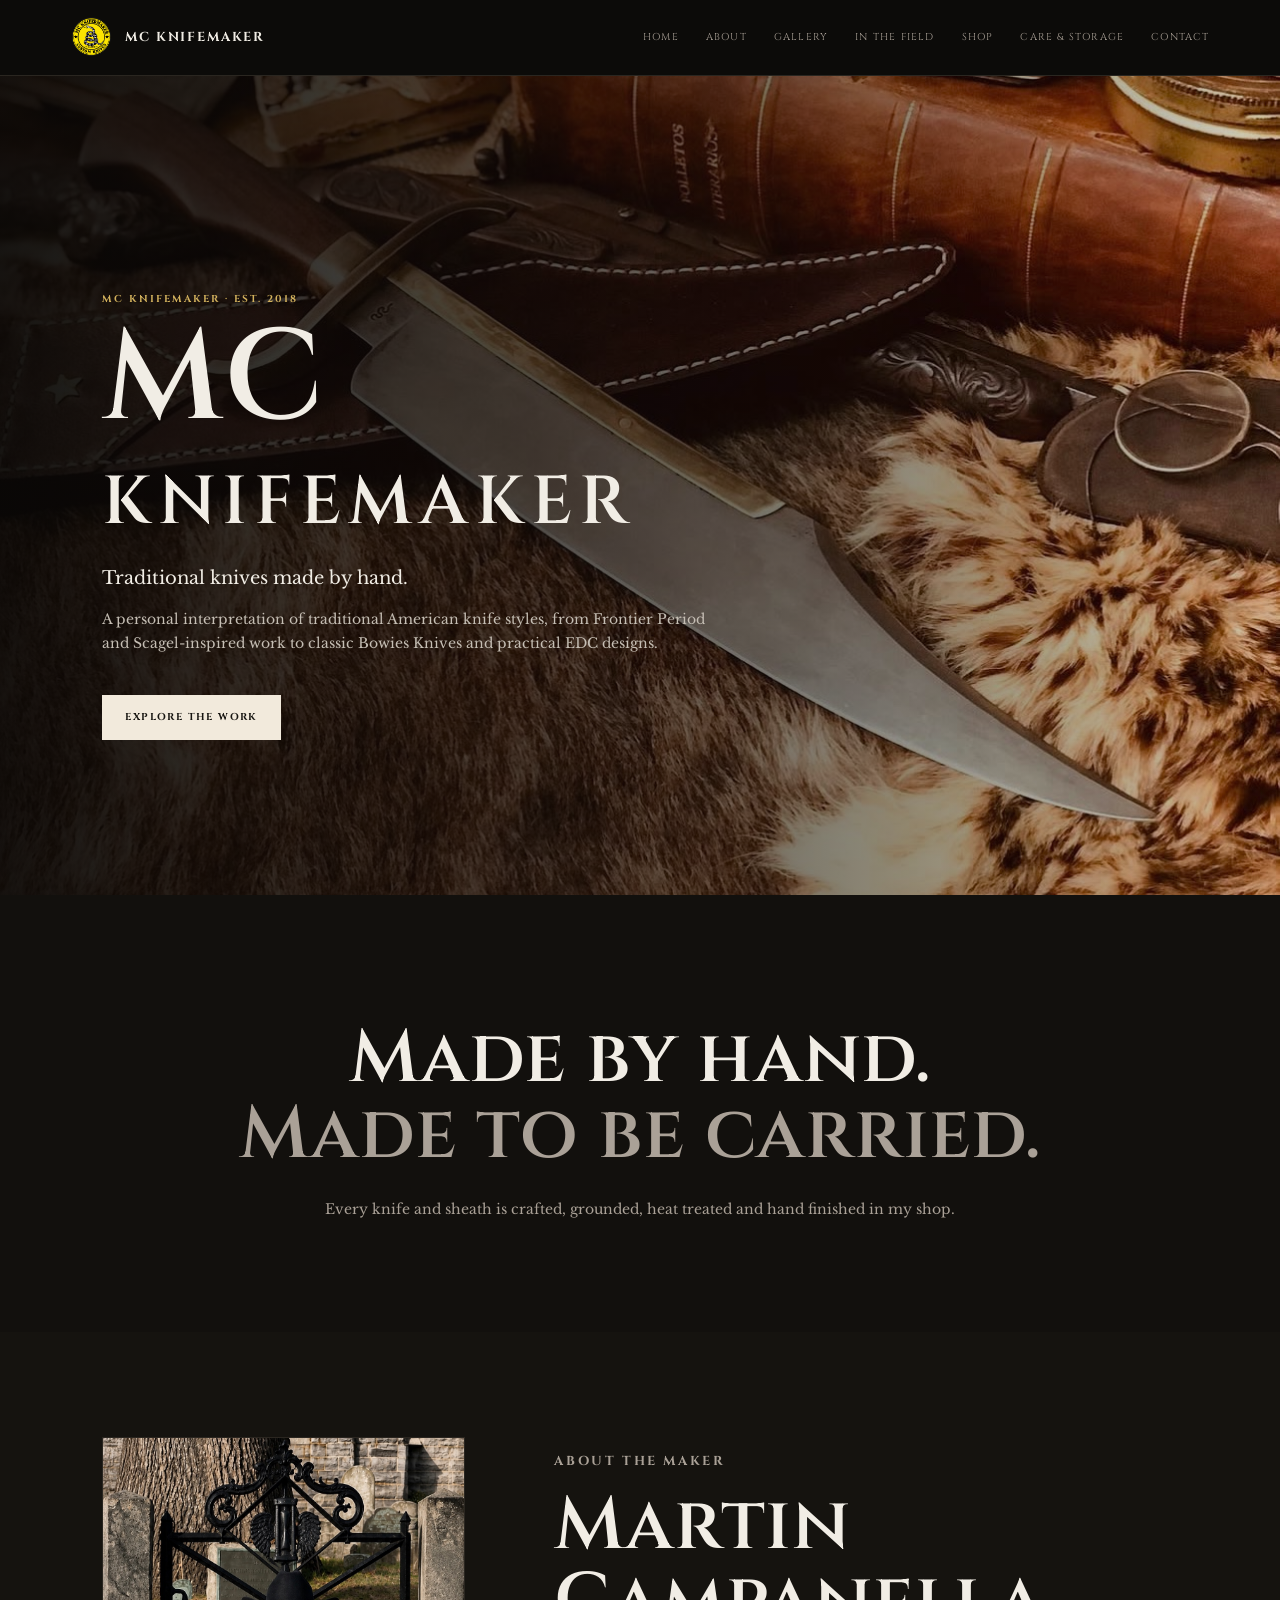
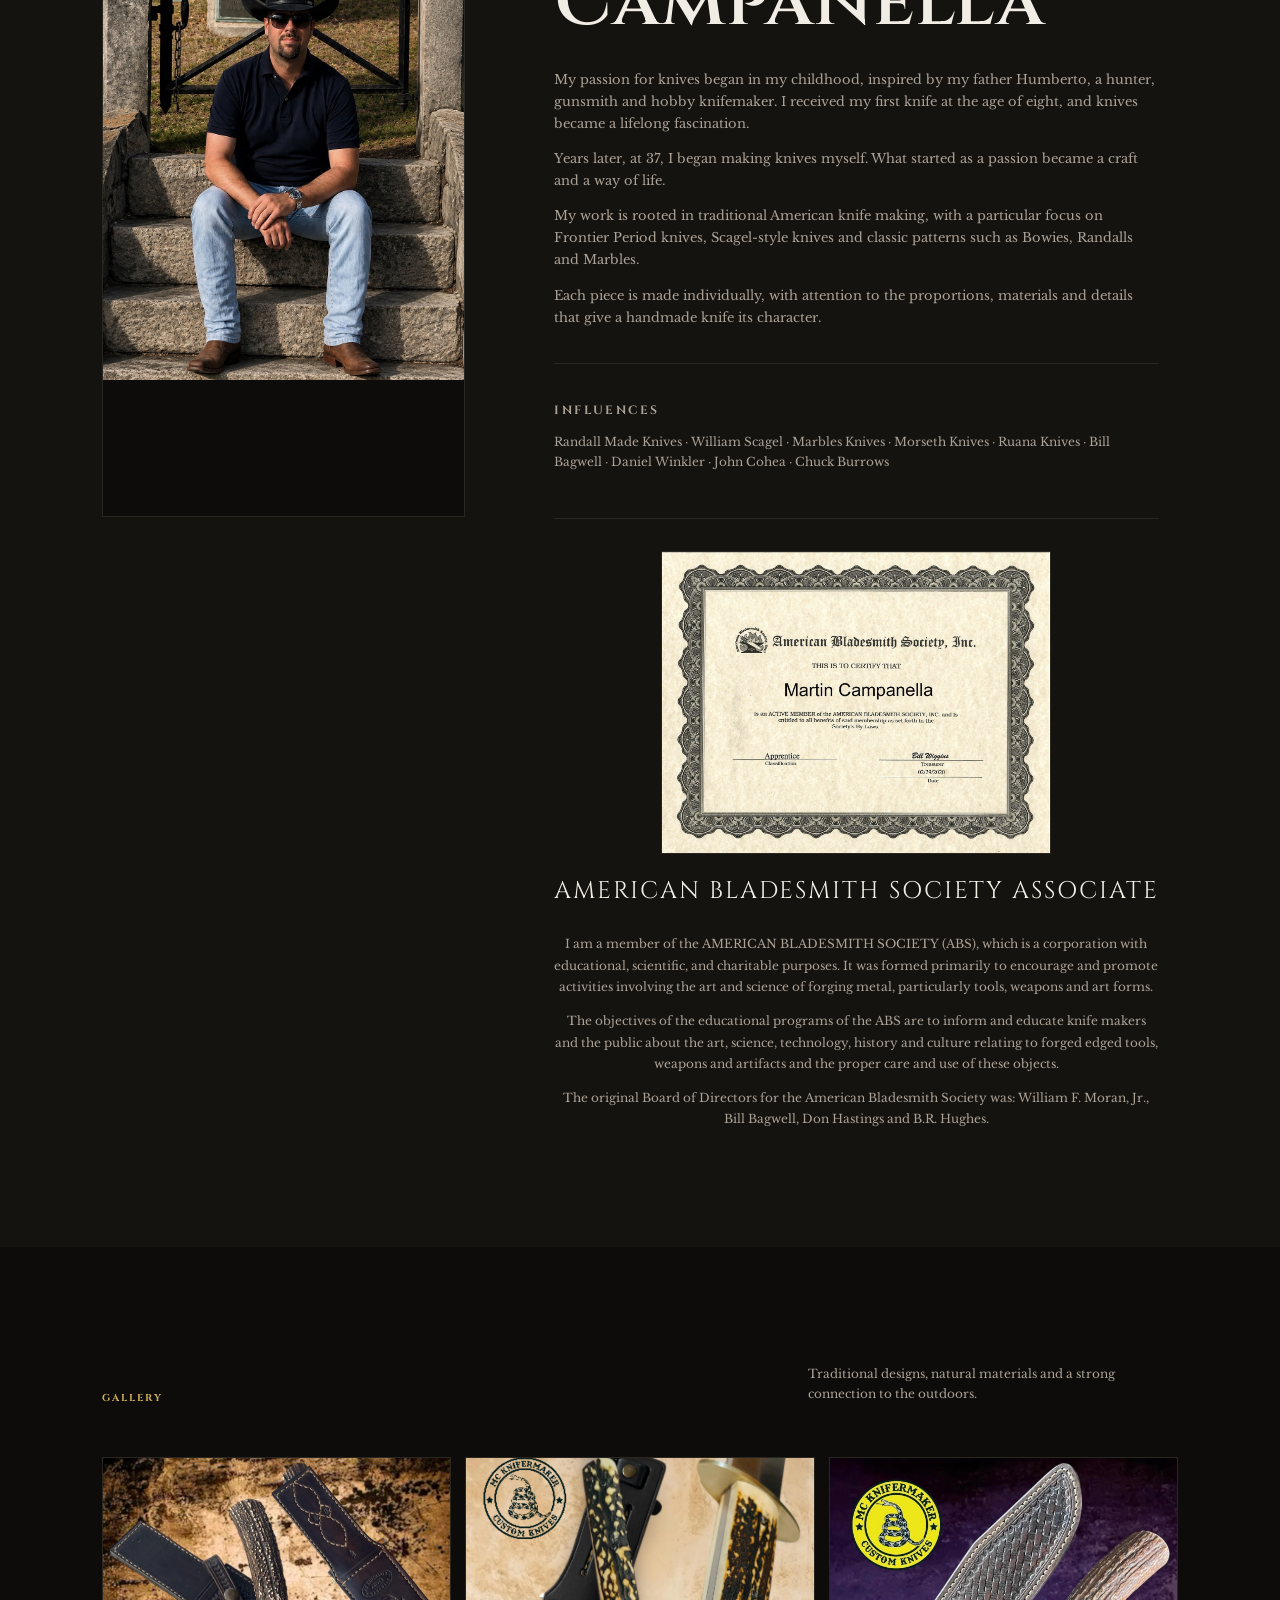
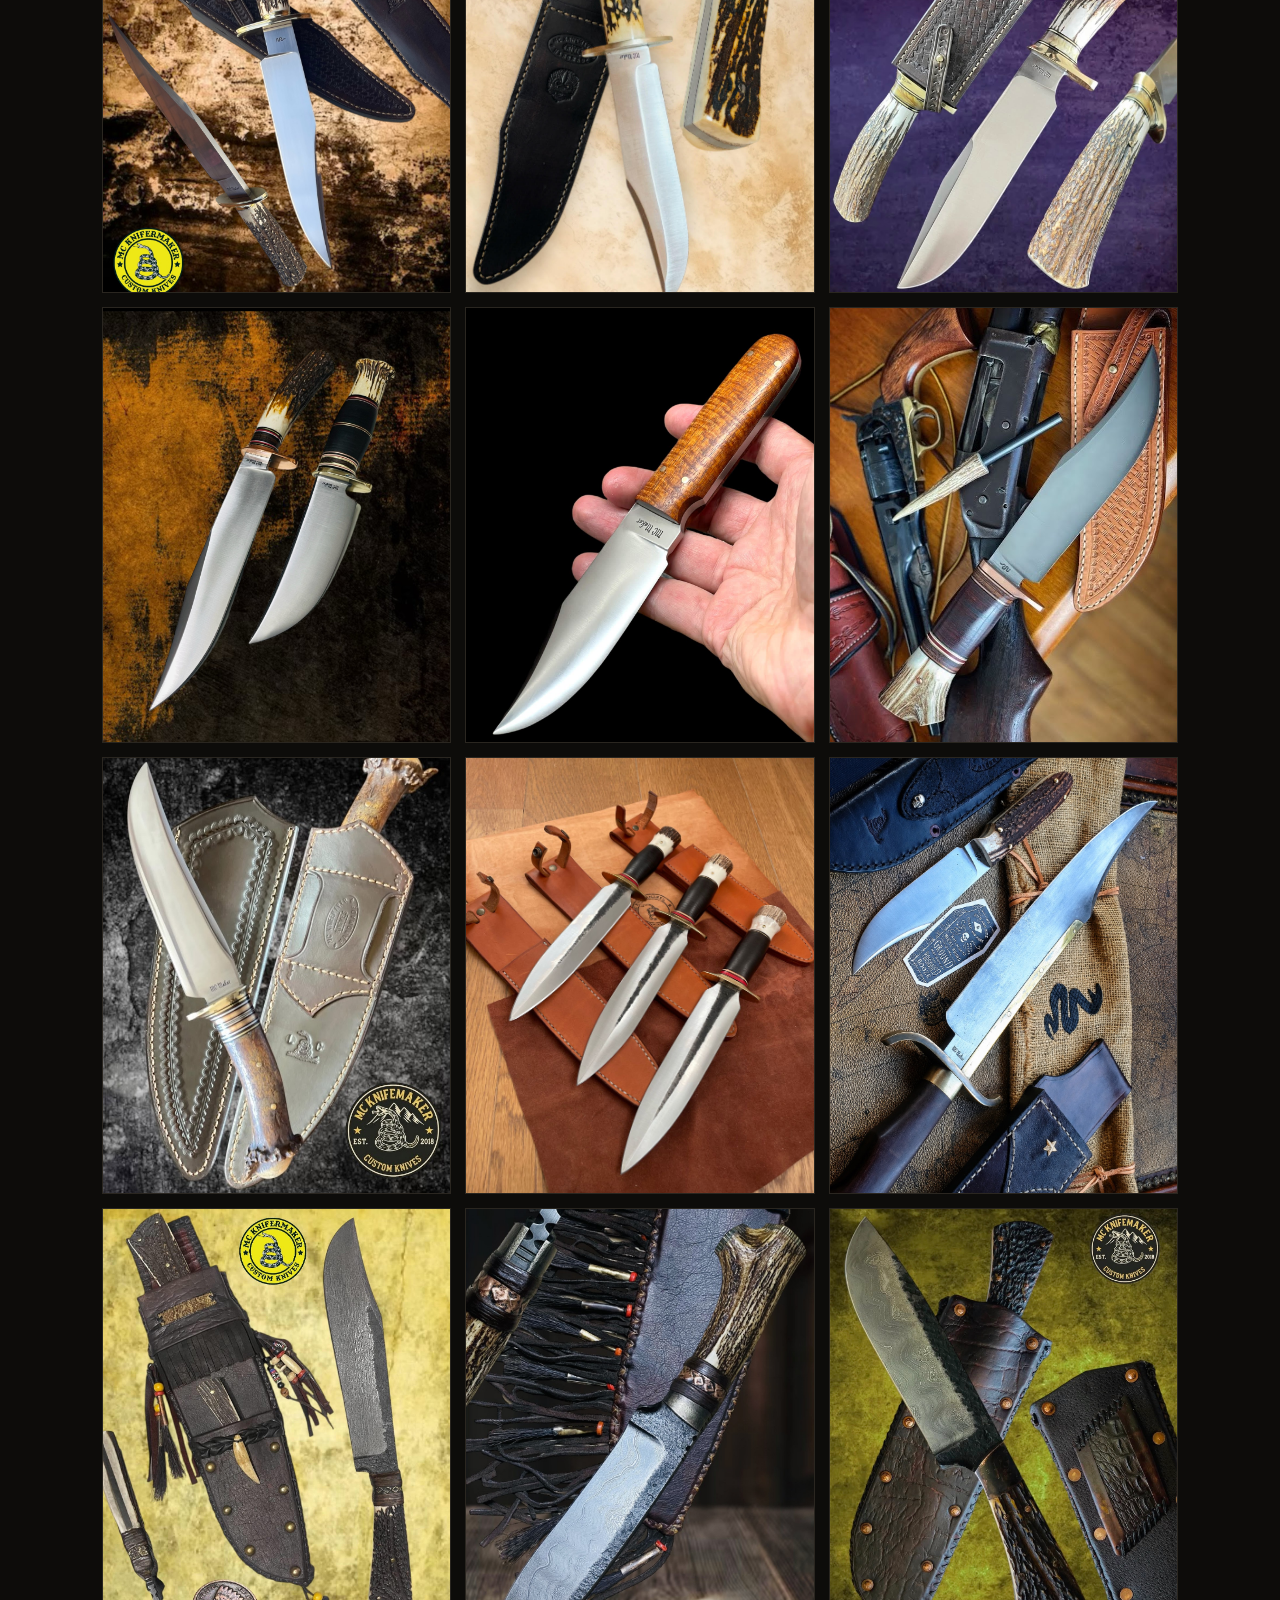
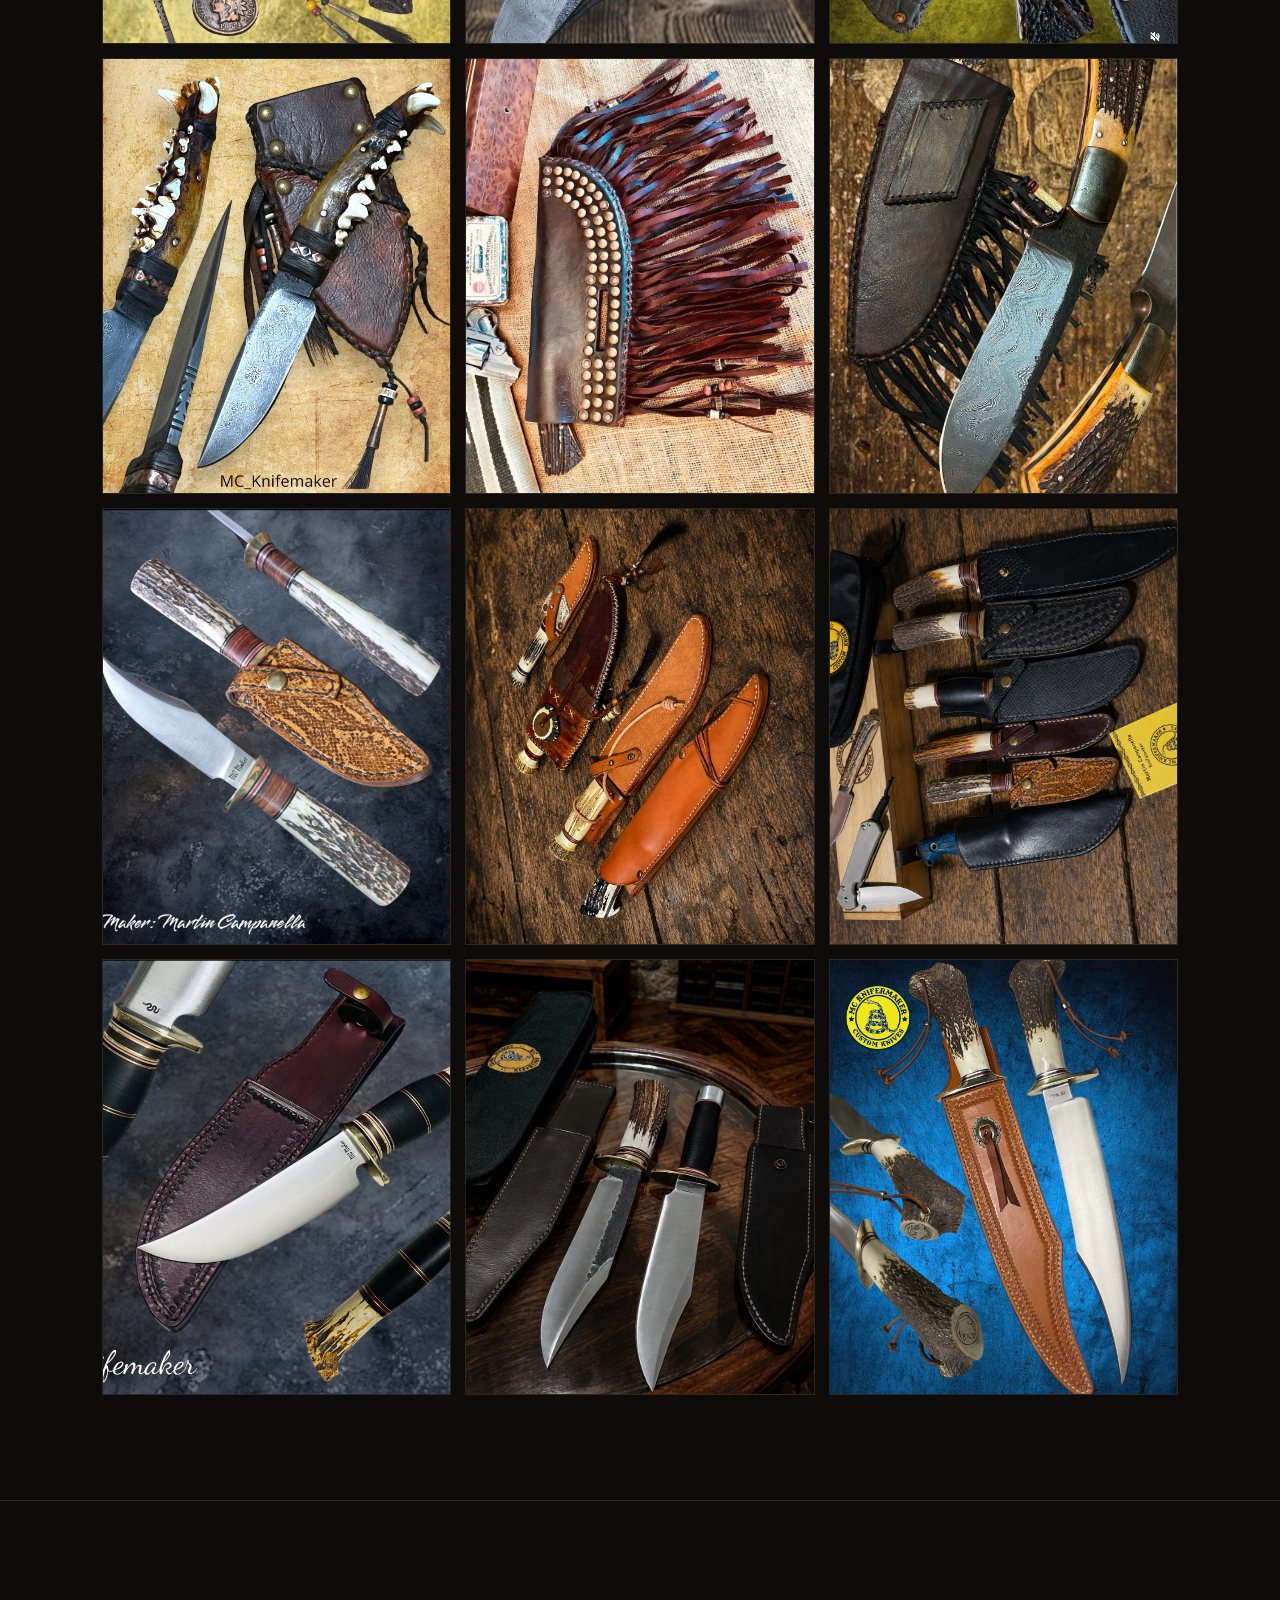
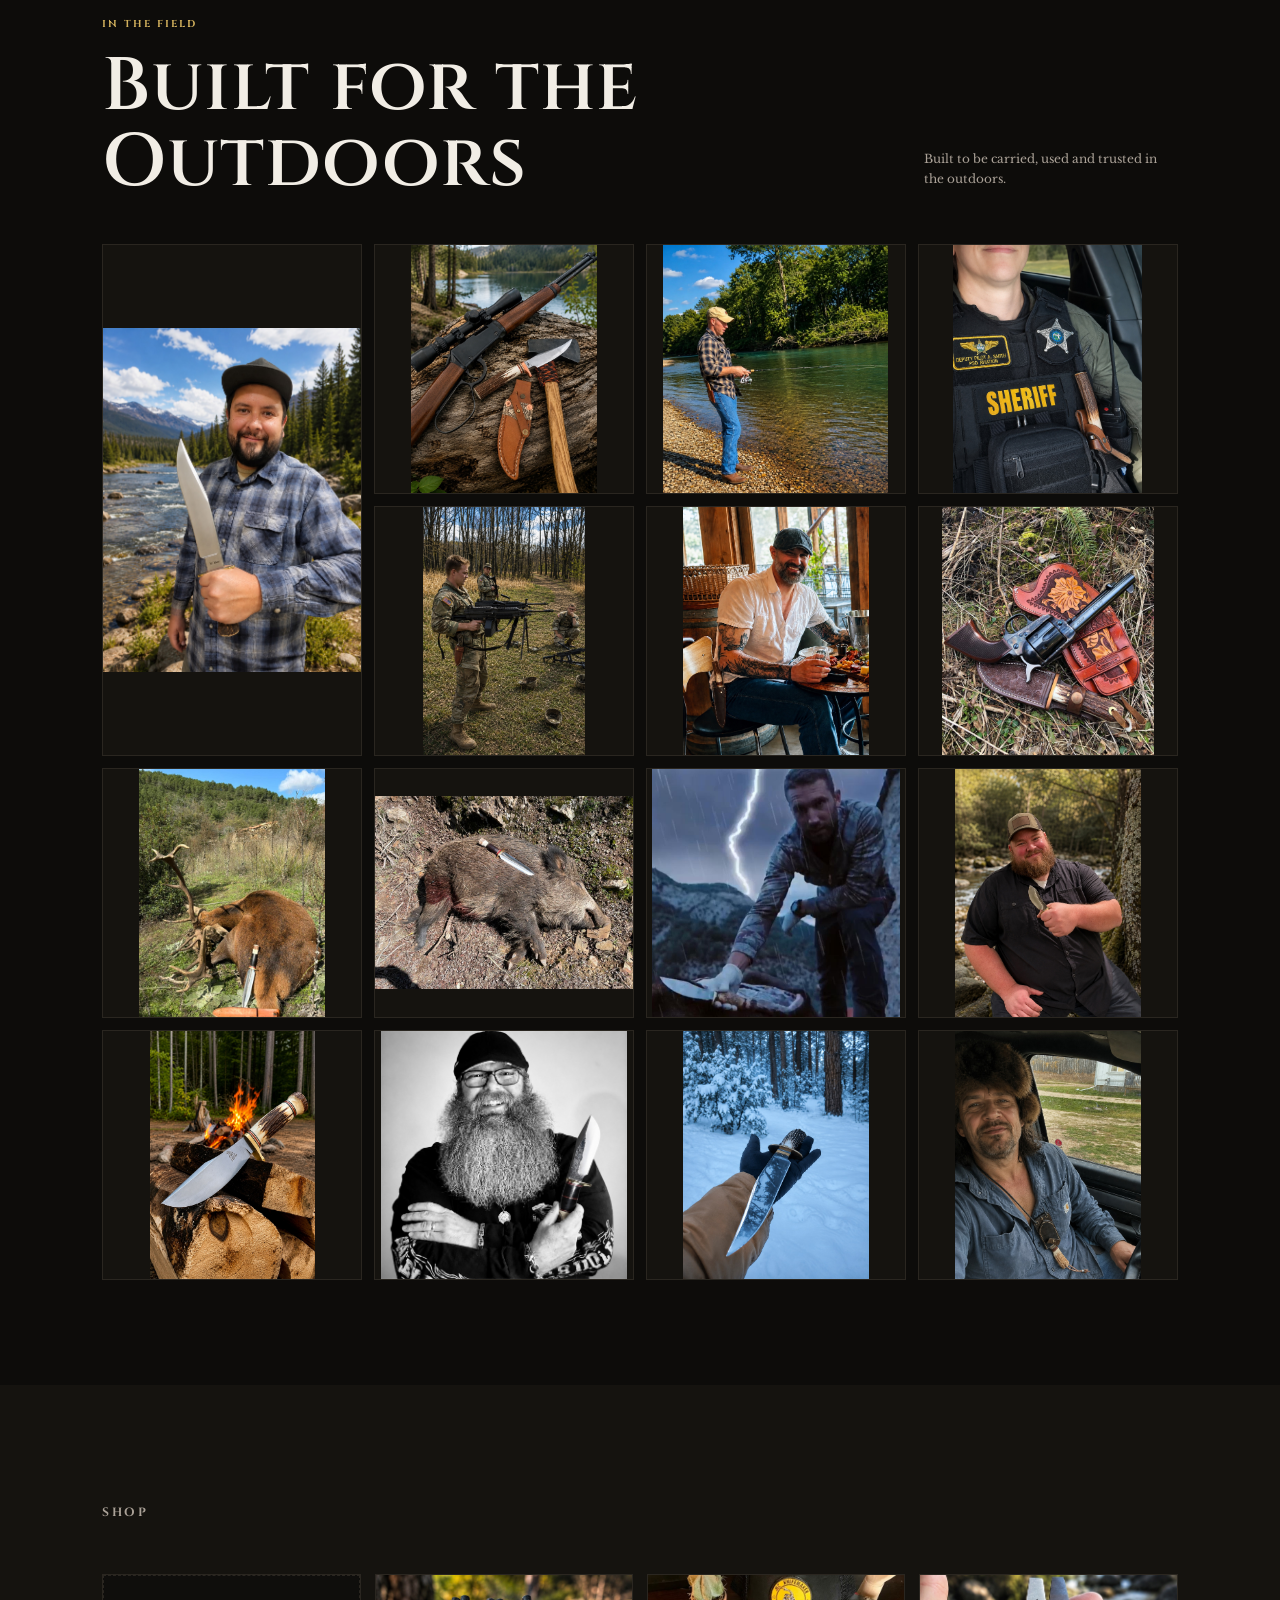
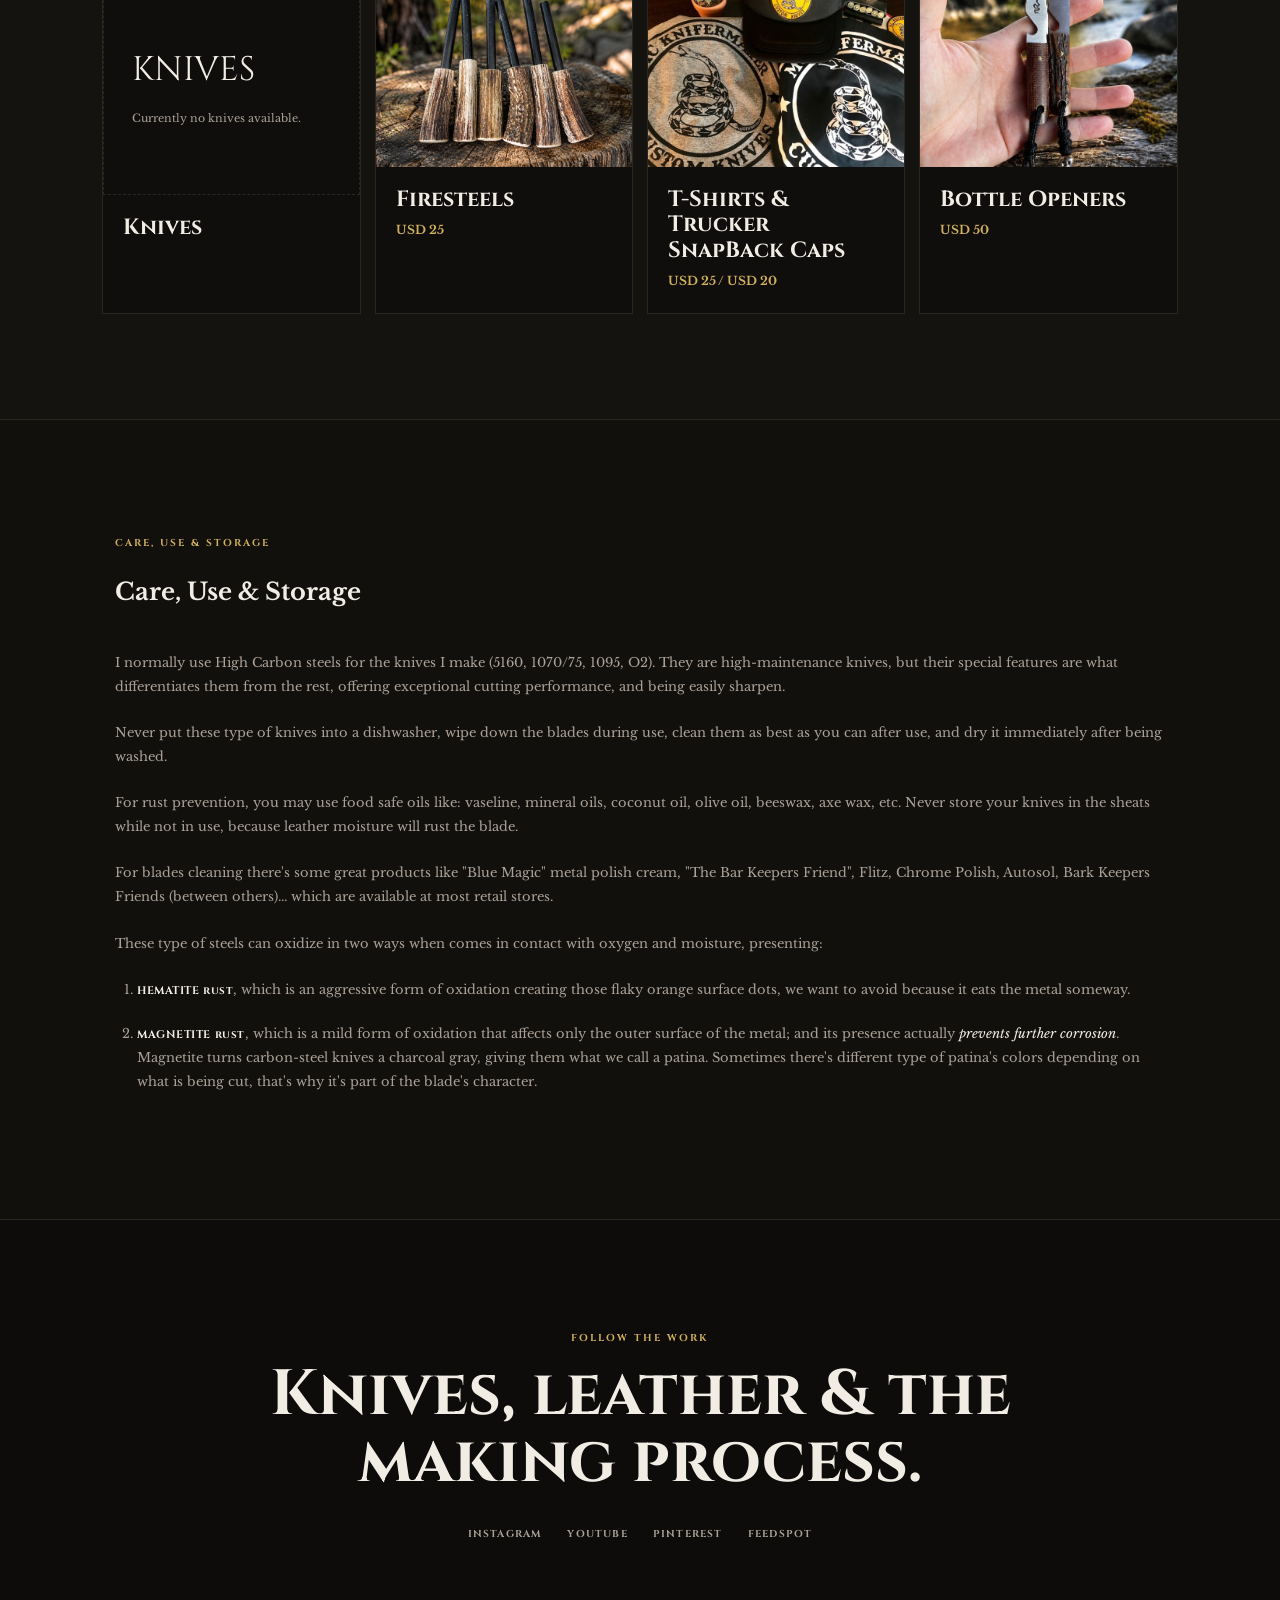
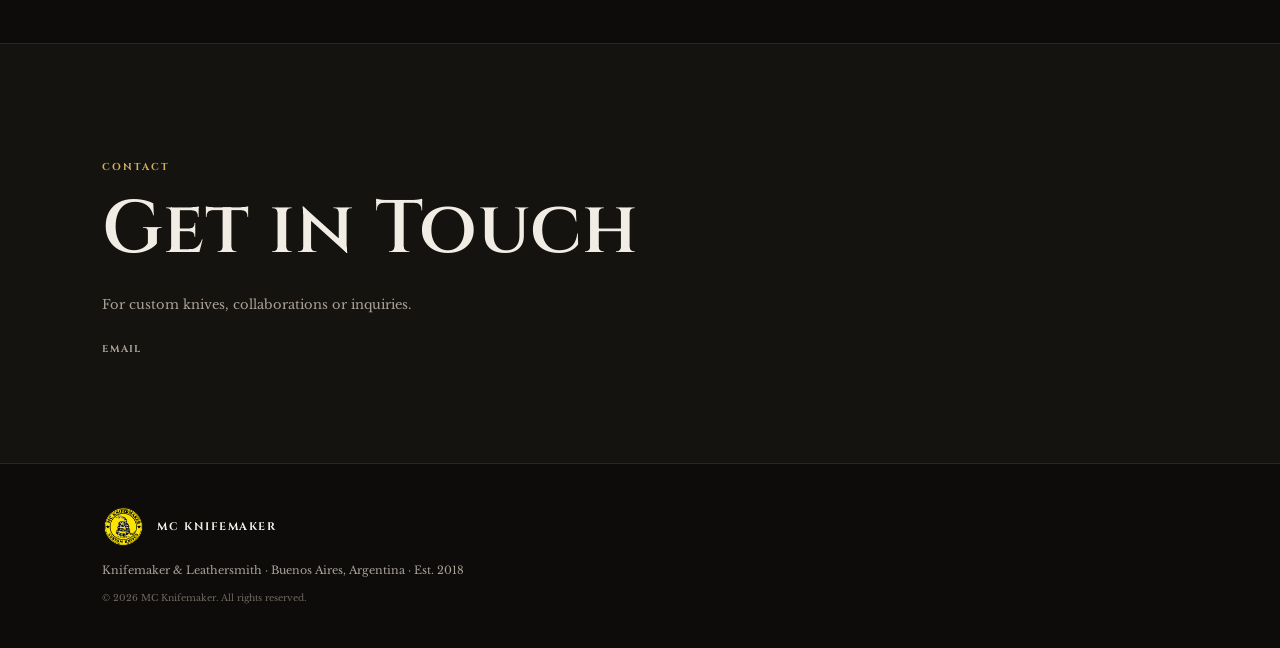
==== index.html @ fe870e26 "Add files via upload" ====
<!doctype html>
<html lang="en">
<head>
<meta charset="utf-8">
<meta name="viewport" content="width=device-width,initial-scale=1">
<title>MC Knifemaker | Custom Handmade Knives &amp; Leather Sheaths</title>
<meta name="description" content="MC Knifemaker by Martin Campanella — handmade custom knives, traditional bladesmithing and handcrafted leather sheaths from Buenos Aires, Argentina. Est. 2018.">
<meta name="keywords" content="MC Knifemaker, Martin Campanella, custom knives, handmade knives, hunting knives, outdoor knives, camping knives, bladesmith, knifemaker Argentina, leather knife sheaths">
<meta name="author" content="Martin Campanella — MC Knifemaker">
<meta name="robots" content="index, follow, max-image-preview:large">
<link rel="canonical" href="https://martincampanella-lab.github.io/mcknifemaker/">
<link rel="stylesheet" href="style.css">
</head>
<body>

<header class="site-header">
  <a class="brand" href="#home">
    <img src="assets/logo-main.png" alt="MC Knifemaker logo">
    <span>MC KNIFEMAKER</span>
  </a>
  <button class="menu-toggle" aria-label="Open menu">☰</button>
  <nav class="nav">
    <a href="#home">Home</a>
    <a href="#about">About</a>
    <a href="#gallery">Gallery</a>
    <a href="#field">In the Field</a>
    <a href="#shop">Shop</a>
    <a href="#care">Care &amp; Storage</a>
    <a href="#contact">Contact</a>
  </nav>
</header>

<main id="home">

<section class="hero">
  <img class="hero-bg" src="assets/hero-main.jpeg" alt="MC Knifemaker handmade knife">
  <div class="hero-overlay"></div>
  <div class="hero-content">
    <p class="eyebrow">MC KNIFEMAKER · EST. 2018</p>
    <h1>MC<br><i>KNIFEMAKER</i></h1>
    <p class="tagline">Traditional knives made by hand.</p>
    <p class="hero-text">A personal interpretation of traditional American knife styles, from Frontier Period and Scagel-inspired work to classic Bowies Knives and practical EDC designs.</p>
    <a class="button" href="#gallery">Explore the work</a>
  </div>
</section>

<section class="statement">
  <p class="eyebrow"></p>
  <h2>Made by hand.<br><span>Made to be carried.</span></h2>
  <p>Every knife and sheath is crafted, grounded, heat treated and hand finished in my shop.</p>
</section>

<section id="about" class="about section">
  <div class="about-photo">
    <img src="assets/about-martin-seated.jpg" alt="">
  </div>
  <div class="about-copy">
    <p class="eyebrow">ABOUT THE MAKER</p>
    <h2>Martin<br><span>Campanella</span></h2>
    <p>My passion for knives began in my childhood, inspired by my father Humberto, a hunter, gunsmith and hobby knifemaker. I received my first knife at the age of eight, and knives became a lifelong fascination.</p>
    <p>Years later, at 37, I began making knives myself. What started as a passion became a craft and a way of life.</p>
    <p>My work is rooted in traditional American knife making, with a particular focus on Frontier Period knives, Scagel-style knives and classic patterns such as Bowies, Randalls and Marbles.</p>
    <p>Each piece is made individually, with attention to the proportions, materials and details that give a handmade knife its character.</p>

    <div class="influences">
      <p class="eyebrow">INFLUENCES</p>
      <p>Randall Made Knives · William Scagel · Marbles Knives · Morseth Knives · Ruana Knives · Bill Bagwell · Daniel Winkler · John Cohea · Chuck Burrows</p>
    </div>

   <div class="credential" style="width:100%; max-width:100%; display:block; text-align:center;">

    <div class="credential-images" style="width:100%; text-align:center;">
        <img class="abs-diploma"
             src="assets/abs-diploma.jpeg"
             alt="American Bladesmith Society certificate for Martin Campanella">
    </div>

    <div class="credential-copy" style="width:100%; max-width:100%; text-align:center;">

        <h2 class="abs-title">
            AMERICAN BLADESMITH SOCIETY <span>ASSOCIATE</span>
        </h2>
        <p>
            I am a member of the AMERICAN BLADESMITH SOCIETY (ABS), which is a corporation with educational, scientific, and charitable purposes. It was formed primarily to encourage and promote activities involving the art and science of forging metal, particularly tools, weapons and art forms.
        </p>
        <p>
            The objectives of the educational programs of the ABS are to inform and educate knife makers and the public about the art, science, technology, history and culture relating to forged edged tools, weapons and artifacts and the proper care and use of these objects.
        </p>
        <p>
            The original Board of Directors for the American Bladesmith Society was: William F. Moran, Jr., Bill Bagwell, Don Hastings and B.R. Hughes.
        </p>

    </div>

</div>

</div>

</div>
  </div>
</section>

<section id="gallery" class="section">
  <div class="section-head">
    <p class="eyebrow">GALLERY</p>
    <p>Traditional designs, natural materials and a strong connection to the outdoors.</p>
  </div>
  <div class="gallery">
    <figure><img src="assets/Gallery1.jpeg" alt="MC Knifemaker handmade knife">
    </figure><figure><img src="assets/Gallery2.jpeg" alt="MC Knifemaker handmade knife">
    </figure><figure><img src="assets/Gallery3.jpeg" alt="MC Knifemaker handmade knife">
    </figure><figure><img src="assets/Gallery4.jpeg" alt="MC Knifemaker handmade knife">
    </figure><figure><img src="assets/Gallery5.jpeg" alt="MC Knifemaker handmade knife">
    </figure><figure><img src="assets/Gallery6.jpeg" alt="MC Knifemaker handmade knife">
    </figure><figure><img src="assets/Gallery7.jpeg" alt="MC Knifemaker handmade knife">
    </figure><figure><img src="assets/Gallery8.jpeg" alt="MC Knifemaker handmade knife">
    </figure><figure><img src="assets/Gallery9.jpg" alt="MC Knifemaker handmade knife">
    </figure><figure><img src="assets/Gallery10.jpeg" alt="MC Knifemaker handmade knife">
    </figure><figure><img src="assets/Gallery11.jpeg" alt="MC Knifemaker handmade knife">
    </figure><figure><img src="assets/Gallery12.jpeg" alt="MC Knifemaker handmade knife">
    </figure><figure><img src="assets/Gallery13.jpeg" alt="MC Knifemaker handmade knife">
    </figure><figure><img src="assets/Gallery14.jpeg" alt="MC Knifemaker handmade knife">
    </figure><figure><img src="assets/Gallery15.jpeg" alt="MC Knifemaker handmade knife">
    </figure><figure><img src="assets/Gallery16.jpeg" alt="MC Knifemaker handmade knife">
    </figure><figure><img src="assets/Gallery17.jpeg" alt="MC Knifemaker handmade knife">
    </figure><figure><img src="assets/Gallery18.jpeg" alt="MC Knifemaker handmade knife">
    </figure><figure><img src="assets/Gallery19.jpeg" alt="MC Knifemaker handmade knife">
    </figure><figure><img src="assets/Gallery20.jpeg" alt="MC Knifemaker handmade knife">
    </figure><figure><img src="assets/Gallery21.jpg" alt="MC Knifemaker handmade knife">
  </figure>
  </div>
</section>

<section id="field" class="field section">
  <div class="field-inner">
    <div class="field-head section-head">
      <div><p class="eyebrow">IN THE FIELD</p><h2>Built for the Outdoors</h2></div>
      <p>Built to be carried, used and trusted in the outdoors.</p>
    </div>
    <div class="field-gallery">
      </figure>
      <figure class="field-card field-tall">
        <img src="assets/in-field/Field1.jpg" alt="MC Knifemaker knife with hunting equipment outdoors">
      </figure>
      <figure class="field-card">
        <img src="assets/in-field/Field2.jpeg" alt="MC Knifemaker knife worn in the field">
      </figure>
      <figure class="field-card">
        <img src="assets/in-field/Field3.jpeg" alt="MC Knifemaker knife in the field">
      </figure>
      <figure class="field-card">
        <img src="assets/in-field/Field4.jpeg" alt="MC Knifemaker knife outdoors">
      </figure>
      <figure class="field-card">
        <img src="assets/in-field/Field5.jpeg" alt="MC Knifemaker knife in nature">
      </figure>
      <figure class="field-card">
        <img src="assets/in-field/Field6.jpeg" alt="MC Knifemaker outdoor knife">
      </figure>
      <figure class="field-card">
        <img src="assets/in-field/Field7.jpeg" alt="MC Knifemaker knife outdoors">
      </figure>
      <figure class="field-card">
        <img src="assets/in-field/Field8.jpeg" alt="MC Knifemaker knife in the field">
      </figure>
      <figure class="field-card">
        <img src="assets/in-field/Field9.jpeg" alt="MC Knifemaker knife outdoors">
      </figure>
      <figure class="field-card">
        <img src="assets/in-field/Field10.jpeg" alt="MC Knifemaker knife outdoors">
      </figure>
      <figure class="field-card">
        <img src="assets/in-field/Field11.jpeg" alt="MC Knifemaker knife outdoors">
      </figure>
      </figure>
      <figure class="field-card">
        <img src="assets/in-field/Field12.jpg" alt="MC Knifemaker knife outdoors">
      </figure>
      </figure>
      <figure class="field-card">
        <img src="assets/in-field/Field13.jpg" alt="MC Knifemaker knife outdoors">
      </figure>
      </figure>
      <figure class="field-card">
        <img src="assets/in-field/Field14.jpg" alt="MC Knifemaker knife outdoors">
      </figure>
      </figure>
      <figure class="field-card">
        <img src="assets/in-field/Field15.jpg" alt="MC Knifemaker knife outdoors">
      </figure>
    </div>
  </div>
</section>

<section id="shop" class="section shop">
  <div class="section-head">
    <p class="eyebrow">SHOP</p>
  </div>
  <div class="shop-grid">
    <article class="shop-card shop-card-knives">
      <div class="placeholder">KNIVES<br><small>Currently no knives available.</small></div>
      <h3>Knives</h3>
    </article>
    <article class="shop-card">
      <img src="assets/shop-firesteels.jpg" alt="MC Knifemaker Firesteels">
      <h3>Firesteels</h3><strong>USD 25</strong>
    </article>
    <article class="shop-card">
      <img src="assets/shop-gear.jpg" alt="MC Knifemaker T-Shirts and Trucker SnapBack Caps">
      <h3>T-Shirts &amp; Trucker SnapBack Caps</h3>
      <strong>USD 25 / USD 20</strong>
    </article>
    <article class="shop-card">
      <img src="assets/shop-bottle-openers.jpg" alt="MC Knifemaker Bottle Openers">
      <h3>Bottle Openers</h3><strong>USD 50</strong>
    </article>
  </div>
</section>

<section id="care" class="care">
  <div class="care-inner">
    <div class="care-heading">
      <p class="eyebrow">CARE, USE &amp; STORAGE</p>
      <h2>Care, Use &amp; Storage</h2>
    </div>
    <div class="care-copy">
      <p>I normally use High Carbon steels for the knives I make (5160, 1070/75, 1095, O2). They are high-maintenance knives, but their special features are what differentiates them from the rest, offering exceptional cutting performance, and being easily sharpen.</p>
      <p>Never put these type of knives into a dishwasher, wipe down the blades during use, clean them as best as you can after use, and dry it immediately after being washed.</p>
      <p>For rust prevention, you may use food safe oils like: vaseline, mineral oils, coconut oil, olive oil, beeswax, axe wax, etc. Never store your knives in the sheats while not in use, because leather moisture will rust the blade.</p>
      <p>For blades cleaning there's some great products like "Blue Magic" metal polish cream, "The Bar Keepers Friend", Flitz, Chrome Polish, Autosol, Bark Keepers Friends (between others)... which are available at most retail stores.</p>
      <p>These type of steels can oxidize in two ways when comes in contact with oxygen and moisture, presenting:</p>
      <ol>
        <li><strong>HEMATITE rust</strong>, which is an aggressive form of oxidation creating those flaky orange surface dots, we want to avoid because it eats the metal someway.</li>
        <li><strong>MAGNETITE rust</strong>, which is a mild form of oxidation that affects only the outer surface of the metal; and its presence actually <em>prevents further corrosion</em>. Magnetite turns carbon-steel knives a charcoal gray, giving them what we call a patina. Sometimes there's different type of patina's colors depending on what is being cut, that's why it's part of the blade's character.</li>
      </ol>
    </div>
  </div>
</section>

<section class="social-band">
  <p class="eyebrow">FOLLOW THE WORK</p>
  <h2>Knives, leather &amp; the making process.</h2>
  <div class="socials">
    <a href="https://www.instagram.com/mc_knifemaker/" target="_blank" rel="noopener">Instagram</a>
    <a href="https://www.youtube.com/@MCKNIFEMAKER" target="_blank" rel="noopener">YouTube</a>
    <a href="https://ar.pinterest.com/mcknifemaker/" target="_blank" rel="noopener">Pinterest</a>
    <a href="https://influencers.feedspot.com/knife_instagram_influencers/" target="_blank" rel="noopener">Feedspot</a>
  </div>
</section>

<section id="contact" class="contact section">
  <p class="eyebrow">CONTACT</p>
  <h2>Get in Touch</h2>
  <p>For custom knives, collaborations or inquiries.</p>
  <div class="links">
    <a href="mailto:martincampanella@hotmail.com">EMAIL</a>
  </div>
</section>

</main>
<footer>
  <div class="footer-brand"><img src="assets/logo-main.png" alt="MC Knifemaker logo"><span>MC KNIFEMAKER</span></div>
  <p>Knifemaker &amp; Leathersmith · Buenos Aires, Argentina · Est. 2018</p>
  <small>© 2026 MC Knifemaker. All rights reserved.</small>
</footer>

<script>
const toggle=document.querySelector('.menu-toggle'), nav=document.querySelector('.nav');
if(toggle) toggle.addEventListener('click',()=>nav.classList.toggle('open'));
document.querySelectorAll('.nav a').forEach(a=>a.addEventListener('click',()=>nav.classList.remove('open')));
</script>
</body>
</html>
---- style.css ----
@import url('https://fonts.googleapis.com/css2?family=Cinzel:wght@500;600;700&family=Libre+Baskerville:wght@400;700&display=swap');

:root{
  --bg:#0d0c0a;--panel:#15130f;--text:#f1ede5;--muted:#aaa197;--gold:#d2b15d;--cream:#f2eadc;--line:#2a2620;
}
*{box-sizing:border-box}
html{scroll-behavior:smooth}
body{margin:0;background:var(--bg);color:var(--text);font-family:"Libre Baskerville",Georgia,serif;line-height:1.7}
a{text-decoration:none;color:inherit}
img{max-width:100%}
.site-header{height:76px;padding:0 5.5vw;display:flex;align-items:center;justify-content:space-between;background:rgba(13,12,10,.97);border-bottom:1px solid var(--line);position:sticky;top:0;z-index:20}
.brand{display:flex;align-items:center;gap:12px;font-family:Cinzel,Georgia,serif;font-size:13px;font-weight:700;letter-spacing:.14em}
.brand img,.footer-brand img{width:43px;height:43px;object-fit:contain}
.nav{display:flex;gap:27px;text-transform:uppercase;font-family:Cinzel,Georgia,serif;font-size:10px;letter-spacing:.12em}
.nav a{color:var(--muted)}.nav a:hover{color:var(--text)}
.menu-toggle{display:none;background:none;border:0;color:var(--text);font-size:25px}
.eyebrow{color:var(--gold);font-family:Cinzel,Georgia,serif;font-size:10px;font-weight:700;letter-spacing:.2em;text-transform:uppercase}
.hero{height:91vh;min-height:650px;position:relative;overflow:hidden;display:flex;align-items:center;padding:120px 8vw 70px}
.hero-bg{position:absolute;inset:0;width:100%;height:100%;object-fit:cover;object-position:center 48%}
.hero-overlay{position:absolute;inset:0;background:linear-gradient(90deg,rgba(8,7,6,.94),rgba(8,7,6,.7) 42%,rgba(8,7,6,.18))}
.hero-content{position:relative;z-index:2;max-width:720px}
.hero h1,.statement h2,.section h2,.contact h2,.credential h3{font-family:Cinzel,Georgia,serif;font-weight:600;letter-spacing:.01em}
.hero h1{font-size:clamp(65px,10vw,135px);line-height:.82;margin:20px 0 25px}
.hero h1 i{font-size:.53em;font-style:normal;letter-spacing:.1em}
.tagline{font-size:18px;margin:0 0 10px}
.hero-text{color:#c5beb4;max-width:620px;font-size:14px}
.button{display:inline-flex;margin-top:25px;padding:13px 22px;background:var(--cream);color:#171511;border:1px solid var(--cream);font-family:Cinzel,Georgia,serif;font-size:10px;font-weight:700;letter-spacing:.14em;text-transform:uppercase}
.statement{text-align:center;padding:110px 8vw;background:#12100d}
.statement h2,.section h2,.contact h2{font-size:clamp(43px,5.8vw,76px);line-height:1.02;margin:17px 0 25px}
.statement h2 span{color:#aaa197}.statement>p:last-child{max-width:680px;margin:auto;color:var(--muted);font-size:14px}
.section{padding:105px 8vw}
.section-head{display:flex;align-items:end;justify-content:space-between;gap:40px;margin-bottom:40px}
.section-head>p:last-child{max-width:370px;color:var(--muted);font-size:12px}
.gallery{display:grid;grid-template-columns:repeat(3,1fr);gap:14px}
.gallery figure{margin:0;background:var(--panel);border:1px solid var(--line);aspect-ratio:4/5;overflow:hidden}
.gallery figure img{width:100%;height:100%;display:block;object-fit:cover;transition:transform .5s ease}
.gallery figure:hover img{transform:scale(1.025)}
.about{display:grid;grid-template-columns:.95fr 1.05fr;gap:7vw;align-items:start;background:#15130f}
.about-photo{min-height:680px;max-height:820px;overflow:hidden;border:1px solid var(--line);background:#0d0c0a;display:flex;align-items:center;justify-content:center}
.about-photo img{width:100%;height:100%;object-fit:contain;display:block}
.about-copy h2{margin-bottom:28px}
.about-copy>p{color:var(--muted);max-width:650px;font-size:13px}
.influences{margin-top:34px;border-top:1px solid var(--line);padding-top:24px}
.influences p{color:var(--muted);font-size:12px}
.credential{margin-top:45px;border-top:1px solid var(--line);padding-top:32px}
.credential-images{display:grid;grid-template-columns:150px 1fr;gap:16px;align-items:start;margin-bottom:28px}
.abs-logo{width:150px;height:150px;object-fit:contain;background:#fff}
.abs-diploma{width:100%;height:auto;display:block;border:1px solid var(--line)}
.credential-copy h3{font-size:32px;line-height:1.15;margin:8px 0 18px}
.credential-copy p{color:var(--muted);font-size:12px;line-height:1.8;max-width:760px}
.field{background:#0d0c0a;border-top:1px solid var(--line);padding-top:105px;padding-bottom:105px}
.field-inner{max-width:1400px;margin:auto}
.field-head{margin-bottom:42px}.field-head h2{margin-bottom:0}
.field-gallery{display:grid;grid-template-columns:repeat(4,1fr);grid-auto-rows:250px;gap:12px}
.field-card{position:relative;margin:0;overflow:hidden;border:1px solid var(--line);background:#15130f;display:flex;align-items:center;justify-content:center}
.field-card img{width:100%;height:100%;display:block;object-fit:contain;object-position:center;transition:transform .5s ease}
.field-card:hover img{transform:scale(1.02)}
.field-card figcaption{position:absolute;left:0;right:0;bottom:0;padding:40px 15px 13px;background:linear-gradient(transparent,rgba(0,0,0,.85));font-family:Cinzel,Georgia,serif;font-size:18px}
.field-tall{grid-row:span 2}.field-wide{grid-column:span 2}
.shop{background:#15130f}
.shop-grid{display:grid;grid-template-columns:repeat(4,1fr);gap:14px}
.shop-card{border:1px solid var(--line);background:#0f0e0c;overflow:hidden;display:block;padding-bottom:22px}
.shop-card img{width:100%;aspect-ratio:4/3;object-fit:cover;display:block}
.shop-card h3{font-family:Cinzel,Georgia,serif;font-size:22px;line-height:1.15;margin:20px 20px 8px}
.shop-card strong{display:block;color:var(--gold);font-size:12px;margin:0 20px}
.shop-card-knives{grid-column:span 1}
.placeholder{min-height:220px;display:flex;flex-direction:column;justify-content:center;padding:28px;border:1px dashed var(--line);font-family:Cinzel,Georgia,serif;font-size:34px}
.placeholder small{font-family:"Libre Baskerville",Georgia,serif;color:var(--muted);font-size:11px;line-height:1.6;margin-top:10px}
.care{background:#12100d;border-top:1px solid var(--line);border-bottom:1px solid var(--line);padding:105px 8vw}
.care-inner{max-width:1050px;margin:auto}.care-heading{margin-bottom:38px}.care-heading h2{margin-bottom:0}
.care-copy{color:var(--muted);font-size:13px;line-height:1.85}
.care-copy p{margin:0 0 22px}.care-copy ol{padding-left:22px}.care-copy li{margin-bottom:20px}.care-copy strong{color:var(--text);font-family:Cinzel,Georgia,serif;font-size:11px;letter-spacing:.05em}.care-copy em{color:var(--text)}
.social-band{text-align:center;padding:100px 8vw;border-bottom:1px solid var(--line)}
.social-band h2{font-family:Cinzel,Georgia,serif;font-size:clamp(36px,5vw,65px);line-height:1.05;margin:15px auto 30px;max-width:850px}
.socials{display:flex;justify-content:center;gap:25px;flex-wrap:wrap}
.socials a,.links a{font-family:Cinzel,Georgia,serif;color:var(--muted);font-size:10px;font-weight:700;letter-spacing:.12em;text-transform:uppercase}
.socials a:hover,.links a:hover{color:var(--gold)}
.contact{background:#15130f}.contact p:not(.eyebrow){color:var(--muted);font-size:13px}.links{display:flex;gap:25px;flex-wrap:wrap;margin-top:25px}
footer{padding:42px 8vw;border-top:1px solid var(--line);color:var(--muted);font-size:11px}
.footer-brand{display:flex;align-items:center;gap:12px;color:var(--text);font-family:Cinzel,Georgia,serif;font-weight:700;letter-spacing:.14em;margin-bottom:12px}
footer p{margin:0 0 8px}footer small{color:#6f685f}
@media(max-width:900px){
  .site-header{height:68px;padding:0 5vw}.menu-toggle{display:block}
  .nav{display:none;position:absolute;top:68px;left:0;right:0;padding:20px 5vw;background:#0d0c0a;border-bottom:1px solid var(--line);flex-direction:column;gap:18px}
  .nav.open{display:flex}.hero{height:86vh;min-height:590px;padding:105px 6vw 60px}
  .section{padding:80px 6vw}.gallery{grid-template-columns:repeat(2,1fr)}
  .about{grid-template-columns:1fr;gap:45px}.about-photo{height:560px;min-height:0}
  .credential-images{grid-template-columns:130px 1fr}.abs-logo{width:130px;height:130px}
  .field{padding:80px 6vw}.field-gallery{grid-template-columns:repeat(2,1fr);grid-auto-rows:230px}
  .field-tall{grid-row:span 2}.field-wide{grid-column:span 2}
  .shop-grid{grid-template-columns:repeat(2,1fr)}
  .social-band{padding:80px 6vw}.care{padding:80px 6vw}.contact{padding:80px 6vw}
}
@media(max-width:560px){
  .brand span{font-size:11px}.hero h1{font-size:65px}.hero-text{font-size:13px}
  .section-head{align-items:flex-start;flex-direction:column;gap:5px}.gallery{grid-template-columns:1fr}
  .about-photo{height:420px}.credential-images{grid-template-columns:1fr}.abs-logo{width:110px;height:110px}
  .field-gallery{grid-template-columns:1fr;grid-auto-rows:300px}.field-tall,.field-wide{grid-column:span 1;grid-row:span 1}
  .shop-grid{grid-template-columns:1fr}.shop-card-knives{grid-column:span 1}
  .socials{gap:18px}.links{flex-direction:column;gap:14px}
}
.socials{gap:18px}.links{flex-direction:column;gap:14px}
}

/* TÍTULO AMERICAN BLADESMITH SOCIETY */
.abs-title {
    font-size: 1.5rem;
    font-weight: 400;
    letter-spacing: 0.08em;
    white-space: nowrap;
    margin: 0 0 30px 0;
}

.abs-title span {
    font-size: inherit;
    font-weight: inherit;
    letter-spacing: inherit;
}

.credential-copy h2.abs-title {
    font-size: 1.5rem !important;
    font-weight: 400 !important;
    letter-spacing: 0.08em !important;
    white-space: nowrap !important;
    margin: 0 0 30px 0 !important;
}

/* FOTO JUNTO A AMERICAN BLADESMITH SOCIETY */
/* =========================================================
   ABOUT - IMAGEN SENTADO
   ========================================================= */

.about-photo {
  min-height: 680px;
  max-height: none;
  overflow: hidden;
  border: 1px solid var(--line);
  background: #0d0c0a;
  display: flex;
  align-items: flex-start;
  justify-content: center;
}

.about-photo img {
  width: 100%;
  height: auto;
  display: block;
  object-fit: contain;
  object-position: top center;
}


/* =========================================================
   ABS - FOTO IZQUIERDA + DIPLOMA Y TEXTO DERECHA
   ========================================================= */

.credential {
  display: grid;
  grid-template-columns: 1fr 1fr;
  gap: 45px;
  align-items: start;
  margin-top: 45px;
  border-top: 1px solid var(--line);
  padding-top: 32px;
}


/* FOTO DE MARTIN - IZQUIERDA */

.credential-photo {
  width: 100%;
  display: flex;
  justify-content: center;
  align-items: flex-start;
}

.credential-photo img {
  width: 100%;
  height: auto;
  display: block;
  object-fit: contain;
  object-position: top center;
}


/* BLOQUE DERECHO */

.credential-right {
  width: 100%;
  display: flex;
  flex-direction: column;
  align-items: center;
}


/* DIPLOMA */

.credential-images {
  width: 100%;
  display: flex;
  justify-content: center;
  align-items: center;
  margin-bottom: 25px;
}

.credential-images .abs-diploma {
  width: 100%;
  max-width: 390px;
  height: auto;
  display: block;
}


/* TEXTO ABS */

.credential-copy {
  width: 100%;
  text-align: left;
}

.credential-copy h2.abs-title {
  font-size: 1.5rem !important;
  font-weight: 400 !important;
  letter-spacing: 0.08em !important;
  white-space: nowrap !important;
  margin: 0 0 30px 0 !important;
}

.credential-copy h2.abs-title span {
  font-size: inherit;
  font-weight: inherit;
  letter-spacing: inherit;
}

.credential-copy p {
  color: var(--muted);
  font-size: 12px;
  line-height: 1.8;
  max-width: 760px;
}


/* =========================================================
   RESTO DEL SITIO
   ========================================================= */

.field {
  background: #0d0c0a;
  border-top: 1px solid var(--line);
  padding-top: 105px;
  padding-bottom: 105px;
}

.field-inner {
  max-width: 1400px;
  margin: auto;
}

.field-head {
  margin-bottom: 42px;
}

.field-head h2 {
  margin-bottom: 0;
}

.field-gallery {
  display: grid;
  grid-template-columns: repeat(4,1fr);
  grid-auto-rows: 250px;
  gap: 12px;
}

.field-card {
  position: relative;
  margin: 0;
  overflow: hidden;
  border: 1px solid var(--line);
  background: #15130f;
  display: flex;
  align-items: center;
  justify-content: center;
}

.field-card img {
  width: 100%;
  height: 100%;
  display: block;
  object-fit: contain;
  object-position: center;
  transition: transform .5s ease;
}

.field-card:hover img {
  transform: scale(1.02);
}

.field-card figcaption {
  position: absolute;
  left: 0;
  right: 0;
  bottom: 0;
  padding: 40px 15px 13px;
  background: linear-gradient(transparent,rgba(0,0,0,.85));
  font-family: Cinzel,Georgia,serif;
  font-size: 18px;
}

.field-tall {
  grid-row: span 2;
}

.field-wide {
  grid-column: span 2;
}

.shop {
  background: #15130f;
}

.shop-grid {
  display: grid;
  grid-template-columns: repeat(4,1fr);
  gap: 14px;
}

.shop-card {
  border: 1px solid var(--line);
  background: #0f0e0c;
  overflow: hidden;
  display: block;
  padding-bottom: 22px;
}

.shop-card img {
  width: 100%;
  aspect-ratio: 4/3;
  object-fit: cover;
  display: block;
}

.shop-card h3 {
  font-family: Cinzel,Georgia,serif;
  font-size: 22px;
  line-height: 1.15;
  margin: 20px 20px 8px;
}

.shop-card strong {
  display: block;
  color: var(--gold);
  font-size: 12px;
  margin: 0 20px;
}

.shop-card-knives {
  grid-column: span 1;
}

.placeholder {
  min-height: 220px;
  display: flex;
  flex-direction: column;
  justify-content: center;
  padding: 28px;
  border: 1px dashed var(--line);
  font-family: Cinzel,Georgia,serif;
  font-size: 34px;
}

.placeholder small {
  font-family: "Libre Baskerville",Georgia,serif;
  color: var(--muted);
  font-size: 11px;
  line-height: 1.6;
  margin-top: 10px;
}

.care {
  background: #12100d;
  border-top: 1px solid var(--line);
  border-bottom: 1px solid var(--line);
  padding: 105px 8vw;
}

.care-inner {
  max-width: 1050px;
  margin: auto;
}

.care-heading {
  margin-bottom: 38px;
}

.care-heading h2 {
  margin-bottom: 0;
}

.care-copy {
  color: var(--muted);
  font-size: 13px;
  line-height: 1.85;
}

.care-copy p {
  margin: 0 0 22px;
}

.care-copy ol {
  padding-left: 22px;
}

.care-copy li {
  margin-bottom: 20px;
}

.care-copy strong {
  color: var(--text);
  font-family: Cinzel,Georgia,serif;
  font-size: 11px;
  letter-spacing: .05em;
}

.care-copy em {
  color: var(--text);
}

.social-band {
  text-align: center;
  padding: 100px 8vw;
  border-bottom: 1px solid var(--line);
}

.social-band h2 {
  font-family: Cinzel,Georgia,serif;
  font-size: clamp(36px,5vw,65px);
  line-height: 1.05;
  margin: 15px auto 30px;
  max-width: 850px;
}

.socials {
  display: flex;
  justify-content: center;
  gap: 25px;
  flex-wrap: wrap;
}

.socials a,
.links a {
  font-family: Cinzel,Georgia,serif;
  color: var(--muted);
  font-size: 10px;
  font-weight: 700;
  letter-spacing: .12em;
  text-transform: uppercase;
}

.socials a:hover,
.links a:hover {
  color: var(--gold);
}

.contact {
  background: #15130f;
}

.contact p:not(.eyebrow) {
  color: var(--muted);
  font-size: 13px;
}

.links {
  display: flex;
  gap: 25px;
  flex-wrap: wrap;
  margin-top: 25px;
}

footer {
  padding: 42px 8vw;
  border-top: 1px solid var(--line);
  color: var(--muted);
  font-size: 11px;
}

.footer-brand {
  display: flex;
  align-items: center;
  gap: 12px;
  color: var(--text);
  font-family: Cinzel,Georgia,serif;
  font-weight: 700;
  letter-spacing: .14em;
  margin-bottom: 12px;
}

footer p {
  margin: 0 0 8px;
}

footer small {
  color: #6f685f;
}


/* =========================================================
   TABLET / MOBILE
   ========================================================= */

@media(max-width:900px) {

  .site-header {
    height: 68px;
    padding: 0 5vw;
  }

  .menu-toggle {
    display: block;
  }

  .nav {
    display: none;
    position: absolute;
    top: 68px;
    left: 0;
    right: 0;
    padding: 20px 5vw;
    background: #0d0c0a;
    border-bottom: 1px solid var(--line);
    flex-direction: column;
    gap: 18px;
  }

  .nav.open {
    display: flex;
  }

  .hero {
    height: 86vh;
    min-height: 590px;
    padding: 105px 6vw 60px;
  }

  .section {
    padding: 80px 6vw;
  }

  .gallery {
    grid-template-columns: repeat(2,1fr);
  }

  .about {
    grid-template-columns: 1fr;
    gap: 45px;
  }

  .about-photo {
    min-height: 0;
    height: auto;
  }

  .credential {
    display: grid;
    grid-template-columns: 380px 1fr;
    gap: 40px;
    align-items: start;
}

 .credential-photo {
    width: 380px;
    height: 570px;
    overflow: hidden;
}

.credential-photo img {
    width: 100%;
    height: 100%;
    object-fit: cover;
    object-position: center;
    display: block;
}

  .credential-images {
    width: 100%;
  }

  .credential-images .abs-diploma {
    max-width: 390px;
  }

  .field {
    padding: 80px 6vw;
  }

  .field-gallery {
    grid-template-columns: repeat(2,1fr);
    grid-auto-rows: 230px;
  }

  .field-tall {
    grid-row: span 2;
  }

  .field-wide {
    grid-column: span 2;
  }

  .shop-grid {
    grid-template-columns: repeat(2,1fr);
  }

  .social-band {
    padding: 80px 6vw;
  }

  .care {
    padding: 80px 6vw;
  }

  .contact {
    padding: 80px 6vw;
  }
}


@media(max-width:560px) {

  .brand span {
    font-size: 11px;
  }

  .hero h1 {
    font-size: 65px;
  }

  .hero-text {
    font-size: 13px;
  }

  .section-head {
    align-items: flex-start;
    flex-direction: column;
    gap: 5px;
  }

  .gallery {
    grid-template-columns: 1fr;
  }

  .about-photo {
    height: auto;
  }

  .credential {
    grid-template-columns: 1fr;
  }

  .credential-images {
    width: 100%;
  }

  .credential-images .abs-diploma {
    max-width: 100%;
  }

  .credential-copy h2.abs-title {
    white-space: normal !important;
  }

  .field-gallery {
    grid-template-columns: 1fr;
    grid-auto-rows: 300px;
  }

  .field-tall,
  .field-wide {
    grid-column: span 1;
    grid-row: span 1;
  }

  .shop-grid {
    grid-template-columns: 1fr;
  }

  .shop-card-knives {
    grid-column: span 1;
  }

  .socials {
    gap: 18px;
  }

  .links {
    flex-direction: column;
    gap: 14px;
  }
}
    align-items: center;
    margin-bottom: 25px;
}

.credential-images .abs-diploma {
    width: 150px;
    height: auto;
    display: block;
}

/* TEXTO ABS */

.credential-copy {
    width: 100%;
    text-align: left;
}

.credential-copy h2.abs-title {
    font-size: 1.5rem !important;
    font-weight: 400 !important;
    letter-spacing: 0.08em !important;
    white-space: nowrap !important;
    margin: 0 0 30px 0 !important;
}

/* ABS credential - use full width of the page */
.credential {
    grid-column: 1 / -1 !important;
    width: 100% !important;
    max-width: none !important;
    margin-left: 0 !important;
    margin-right: 0 !important;
    text-align: center !important;
}

.credential-images {
    width: 100% !important;
    text-align: center !important;
}

.credential-copy {
    width: 100% !important;
    max-width: 900px !important;
    margin-left: auto !important;
    margin-right: auto !important;
    text-align: center !important;
}

.abs-diploma {
    display: block !important;
    margin-left: auto !important;
    margin-right: auto !important;
}
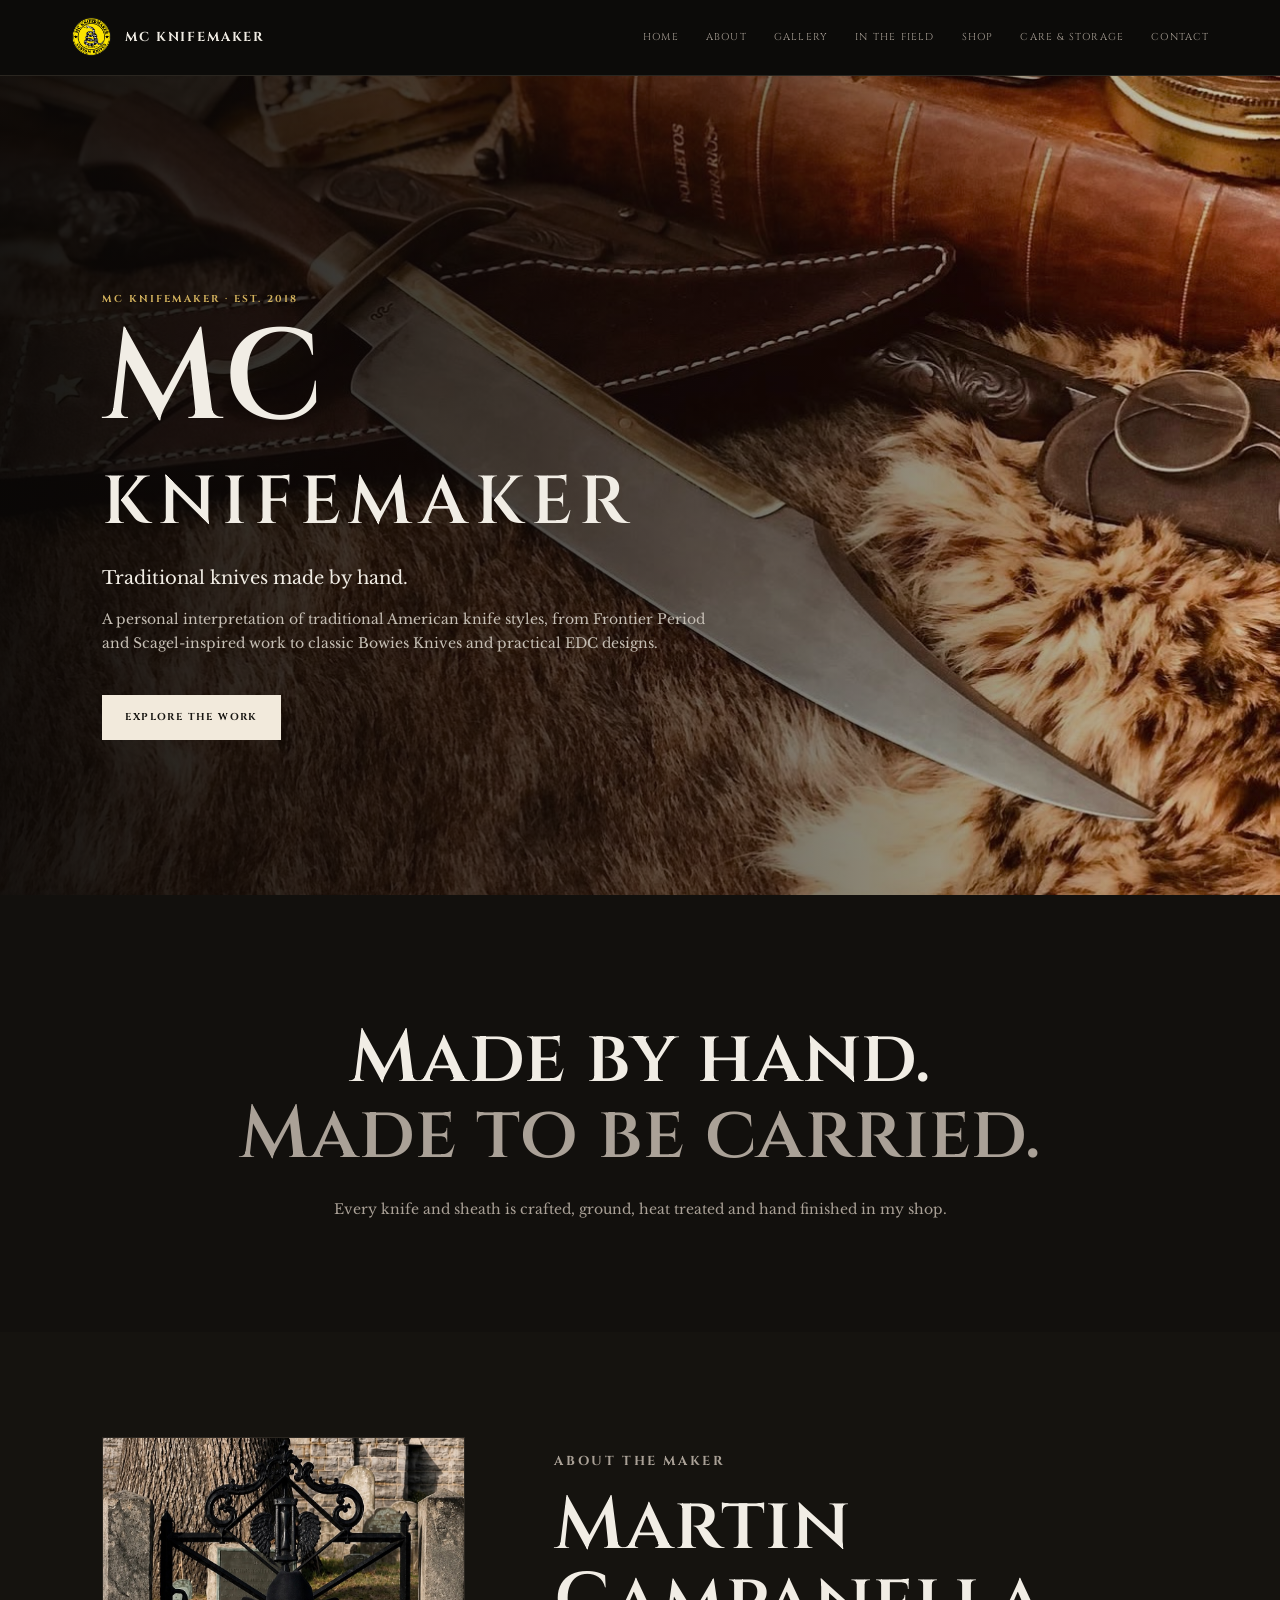
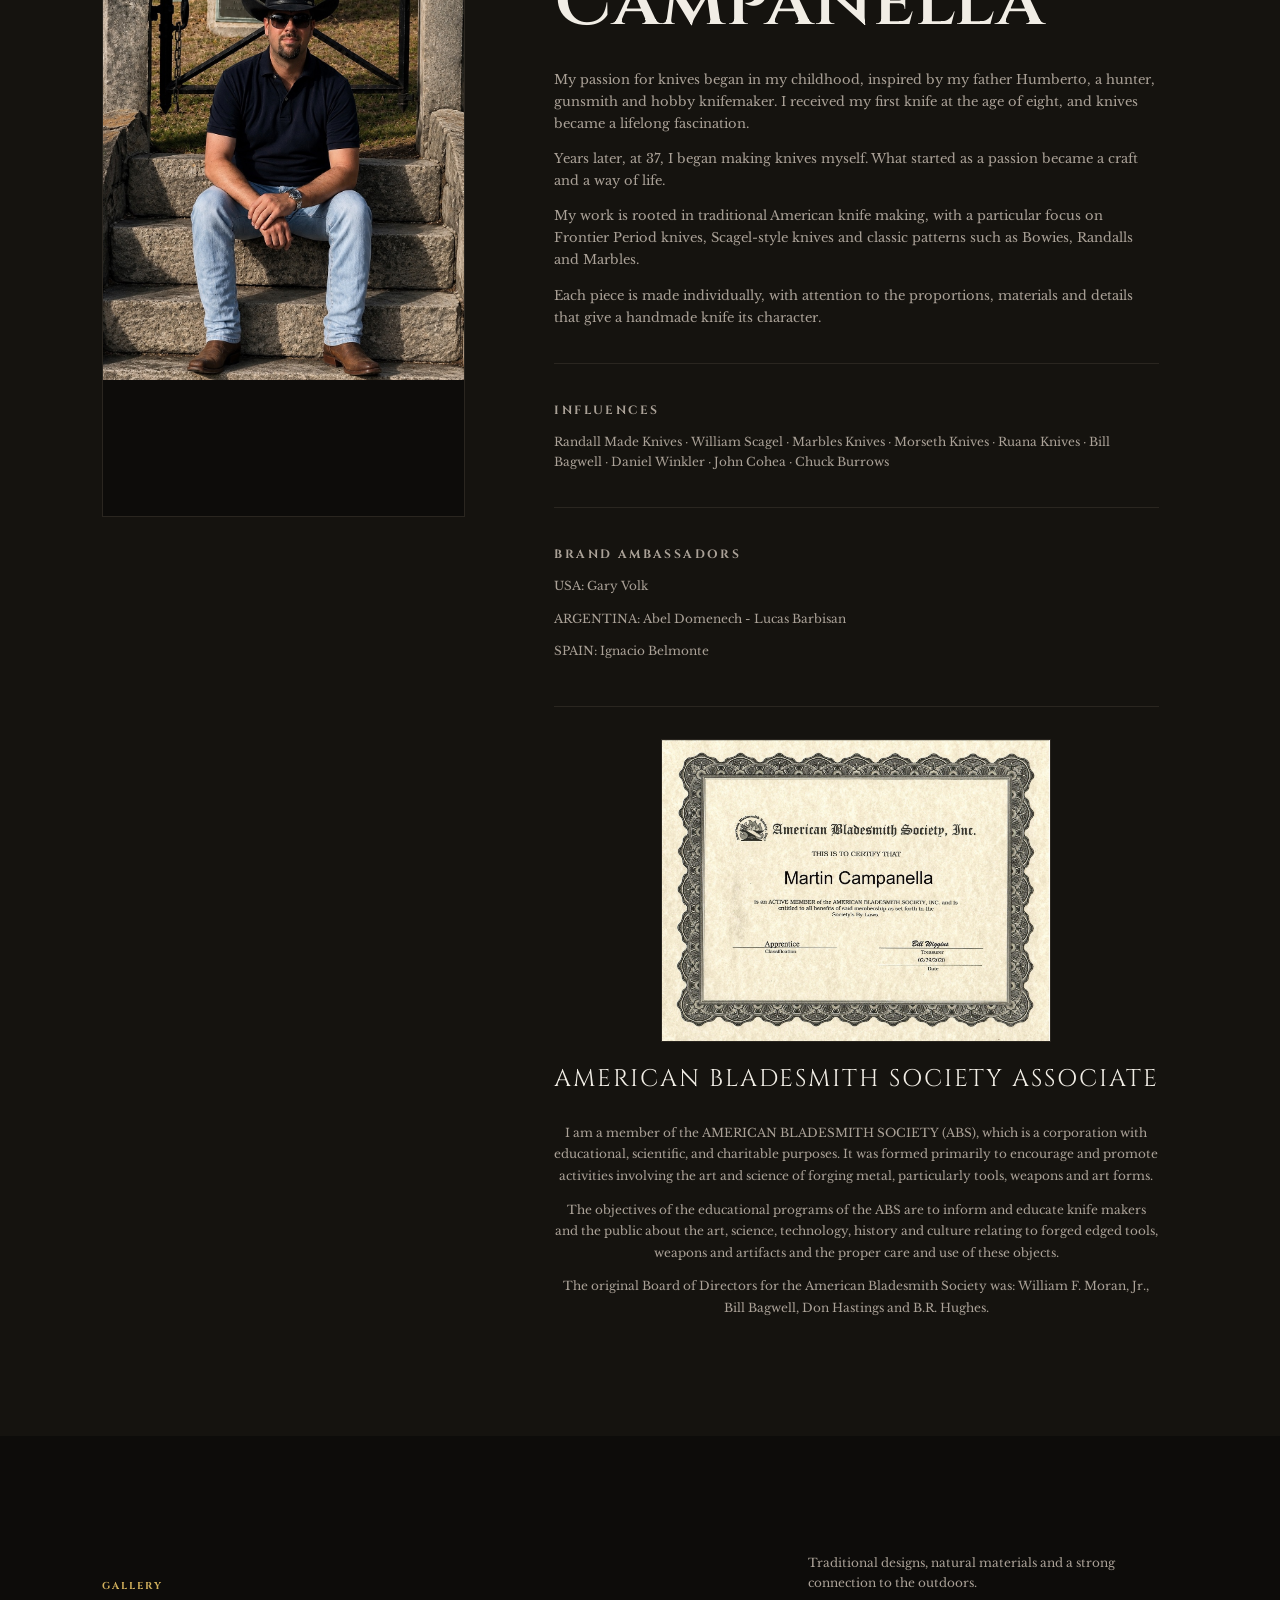
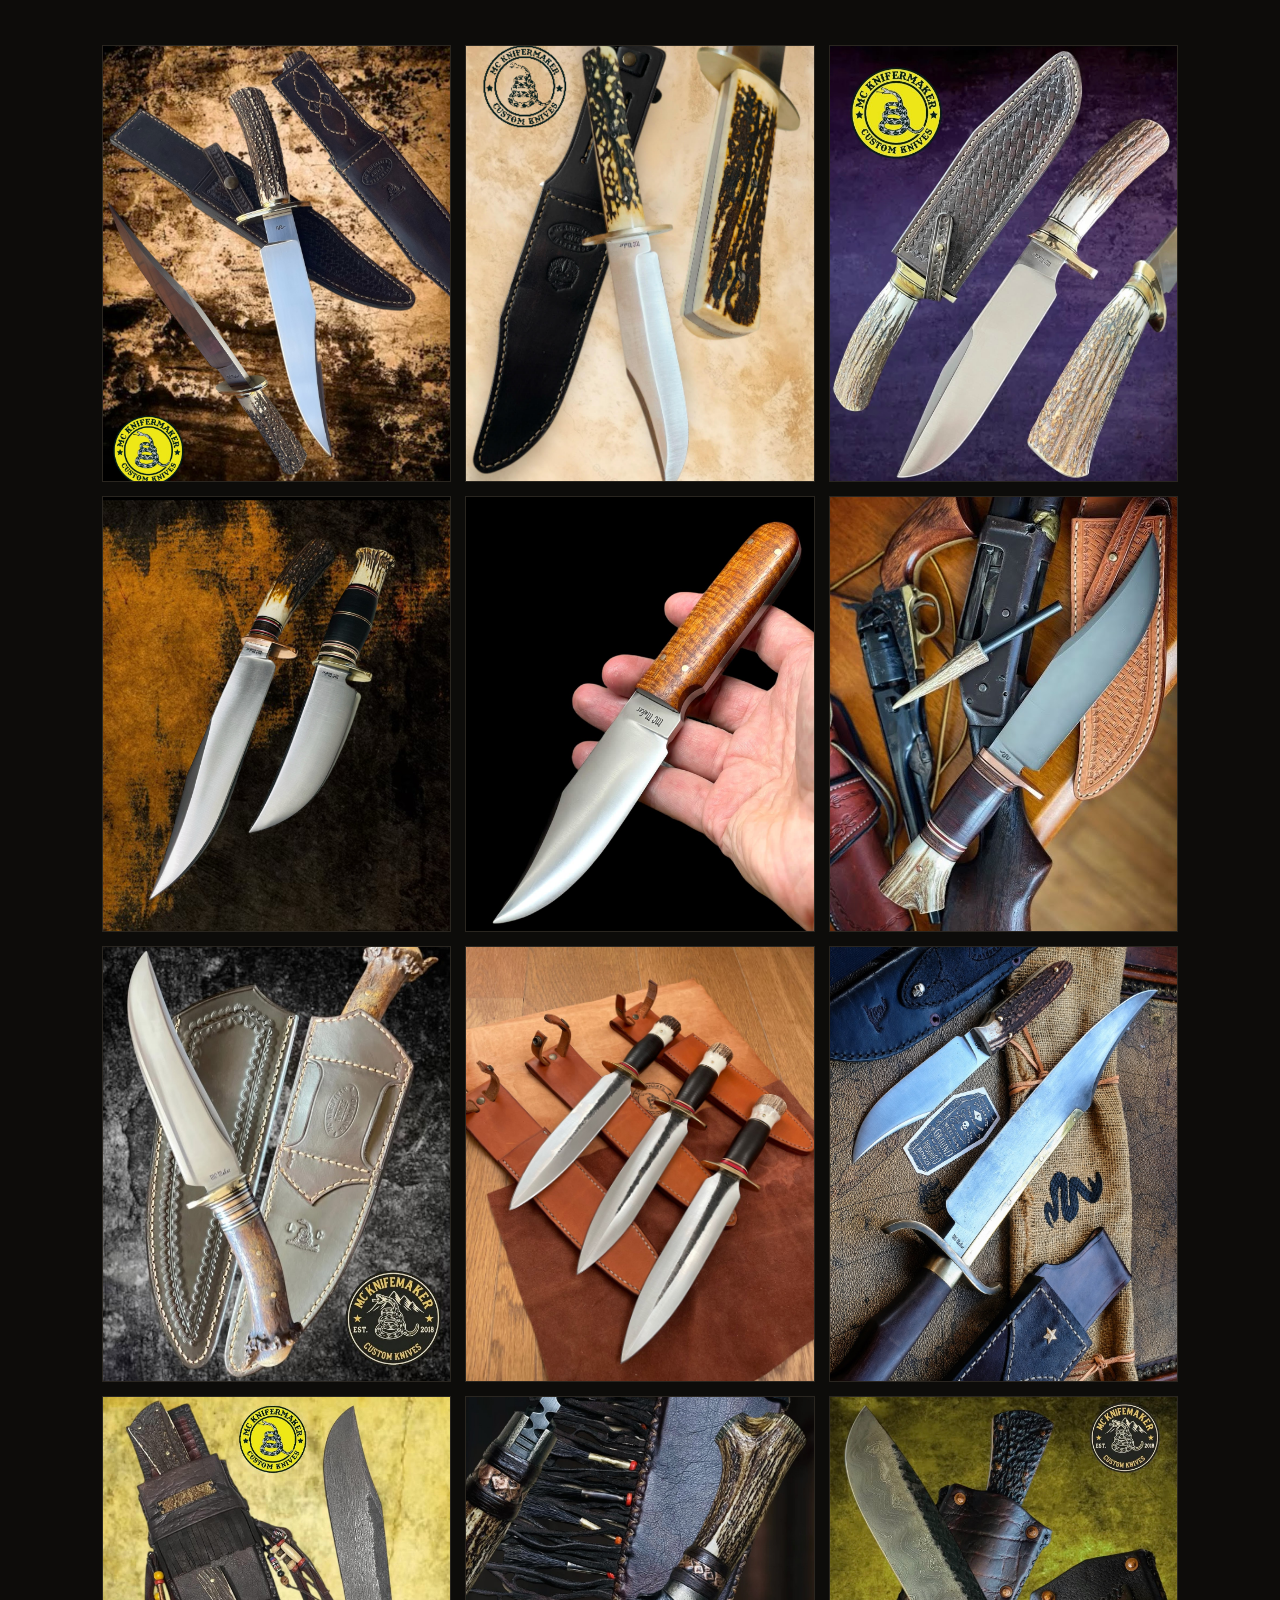
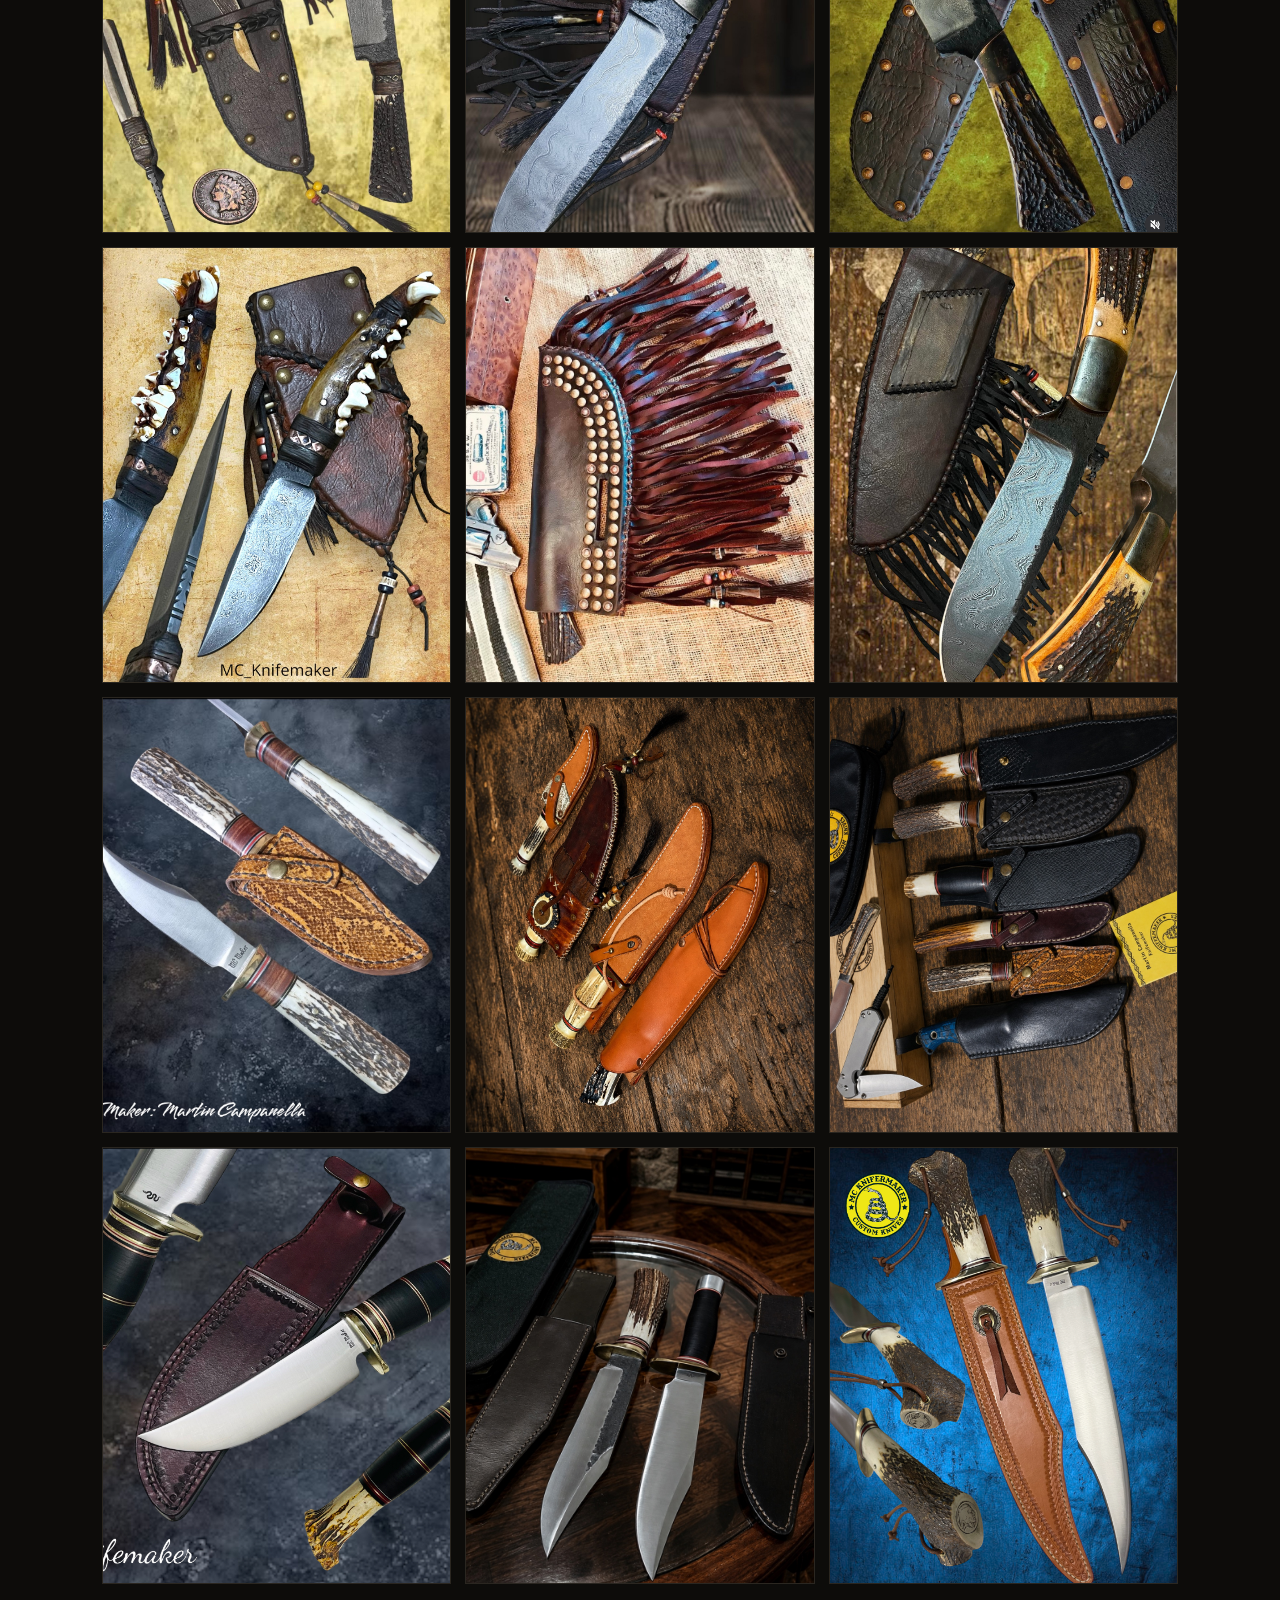
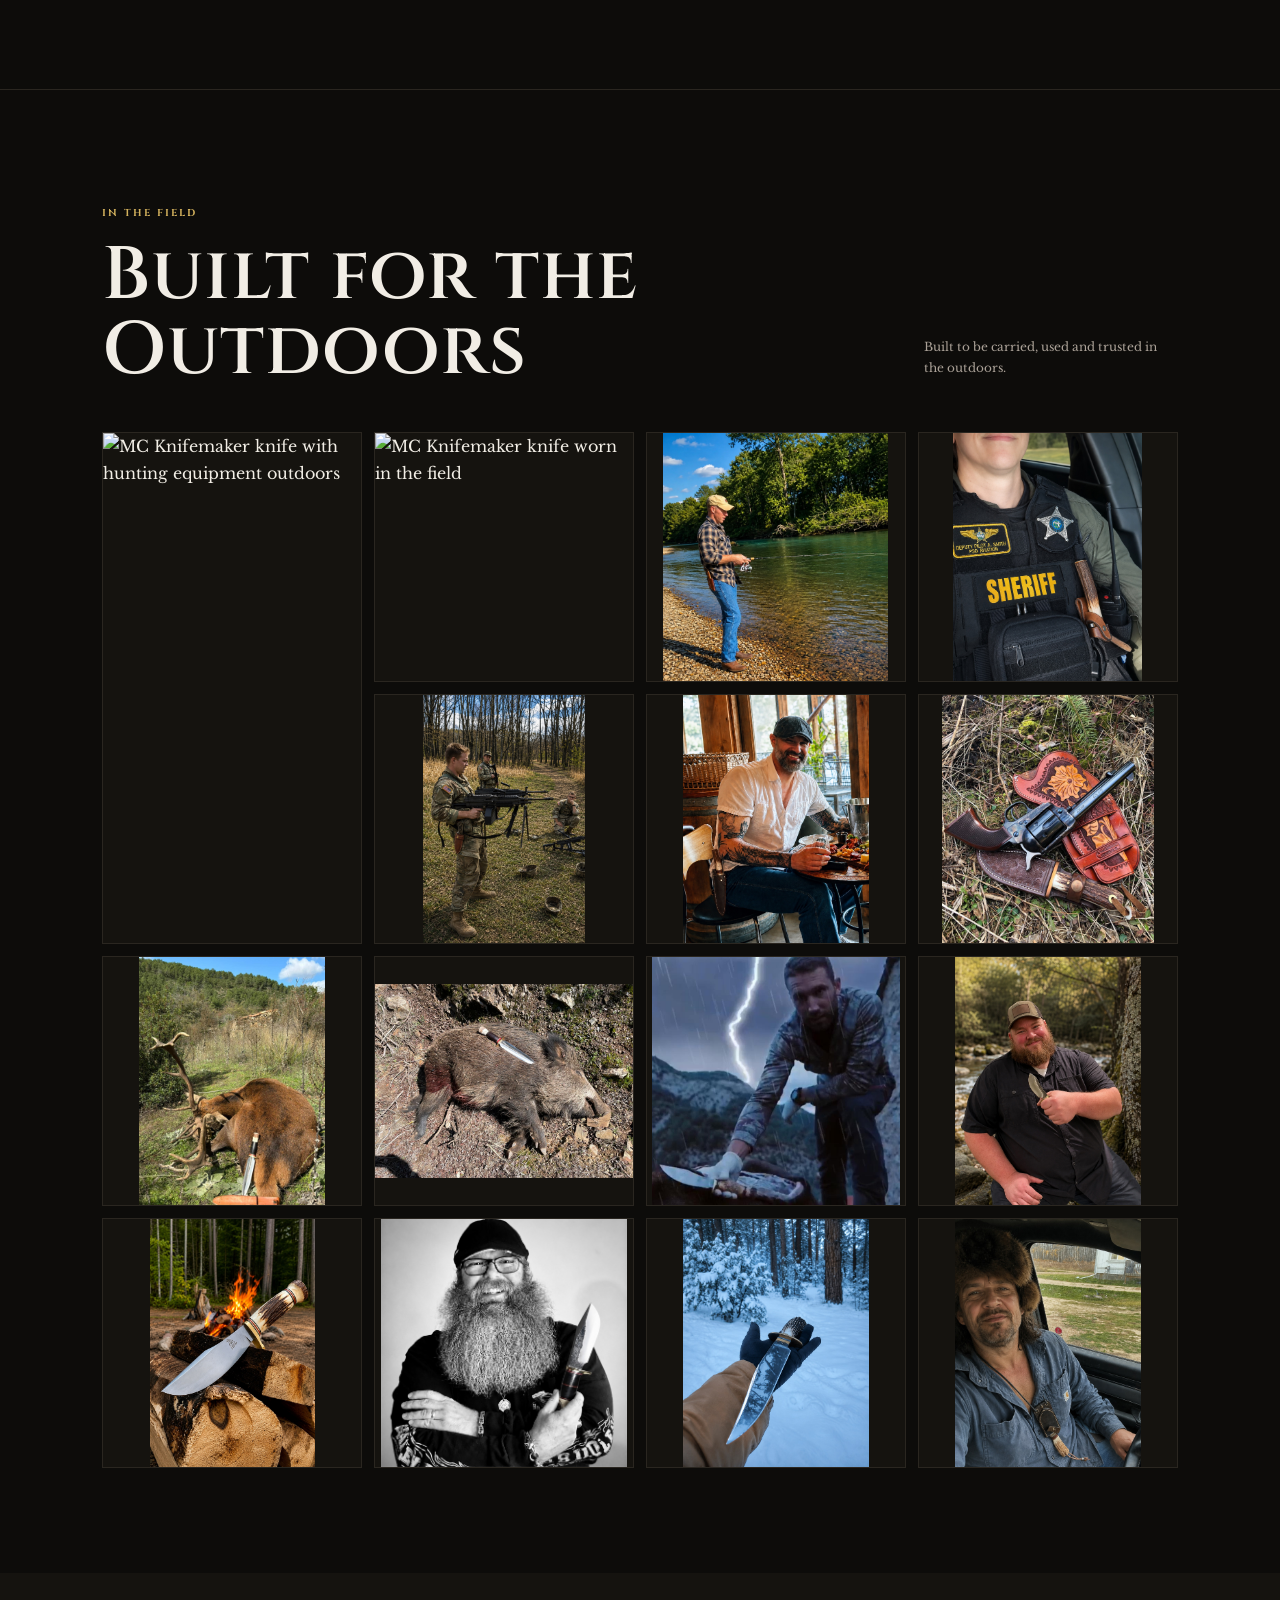
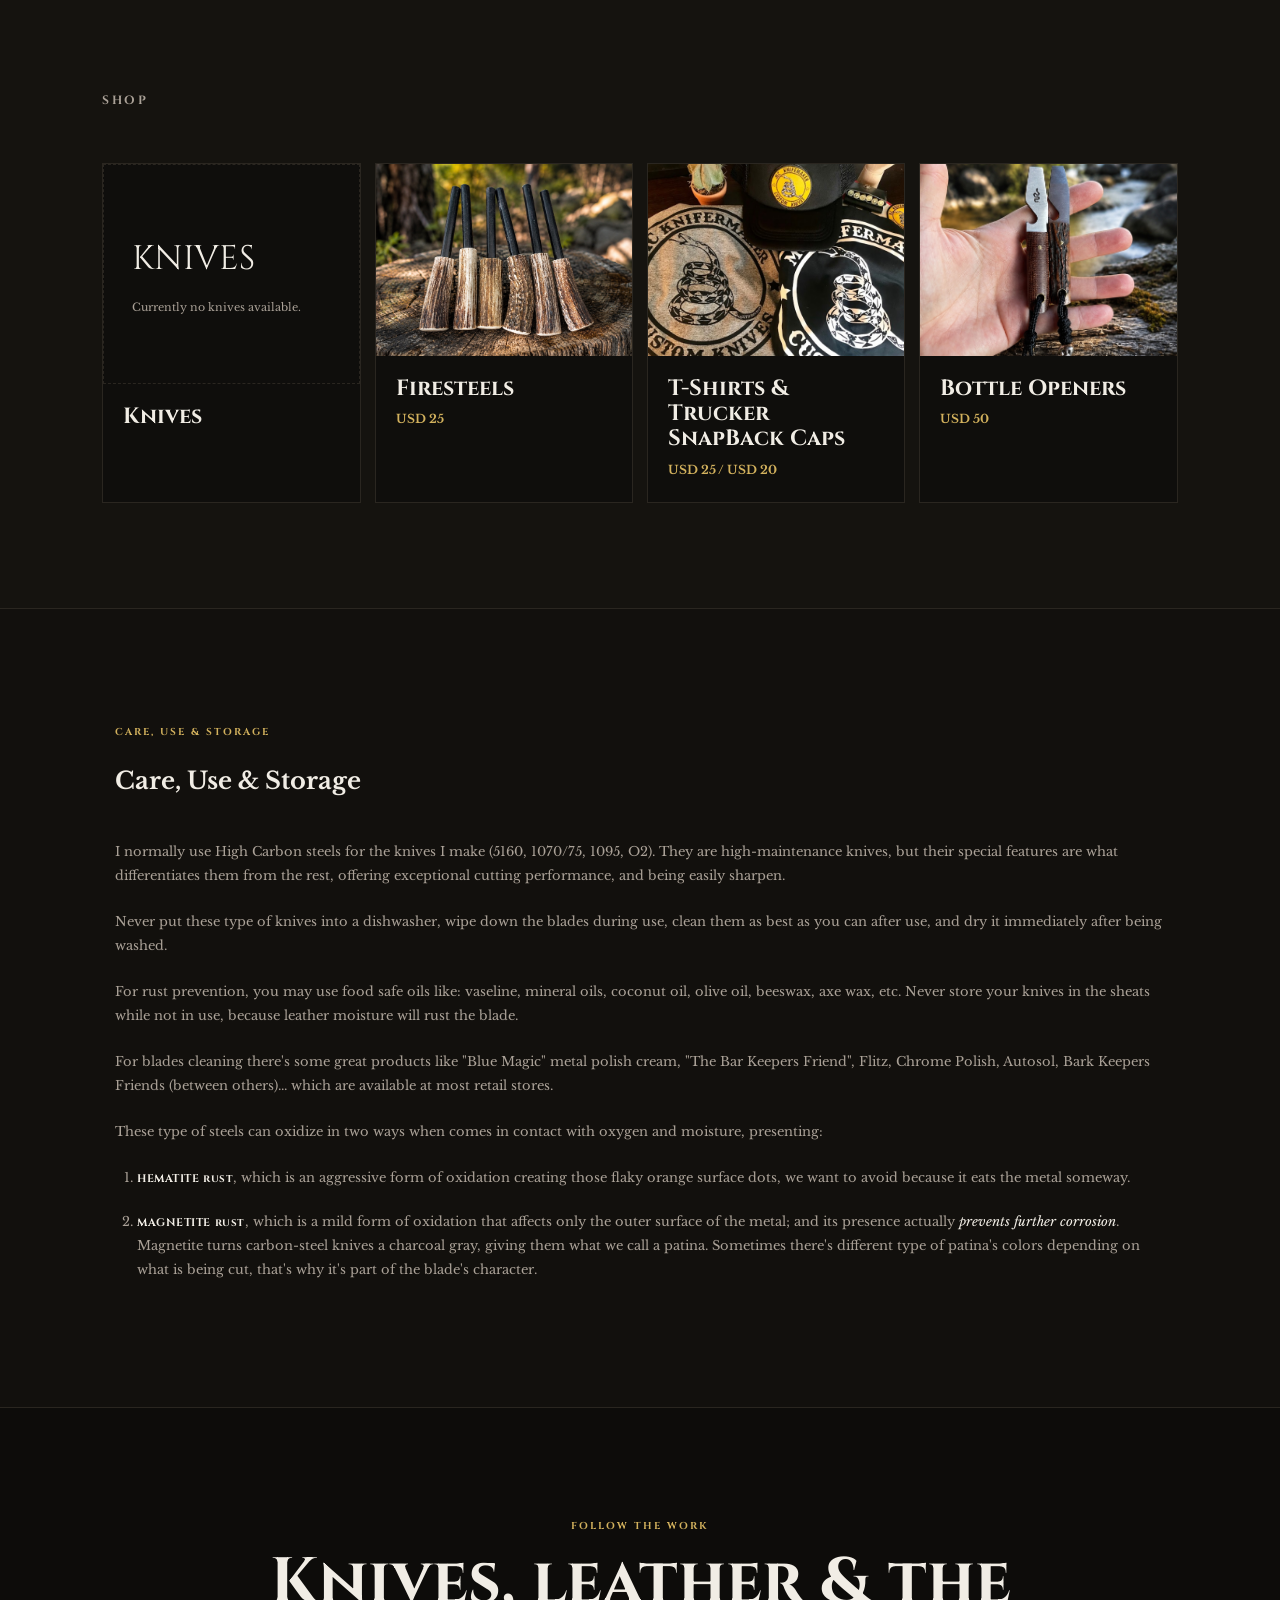
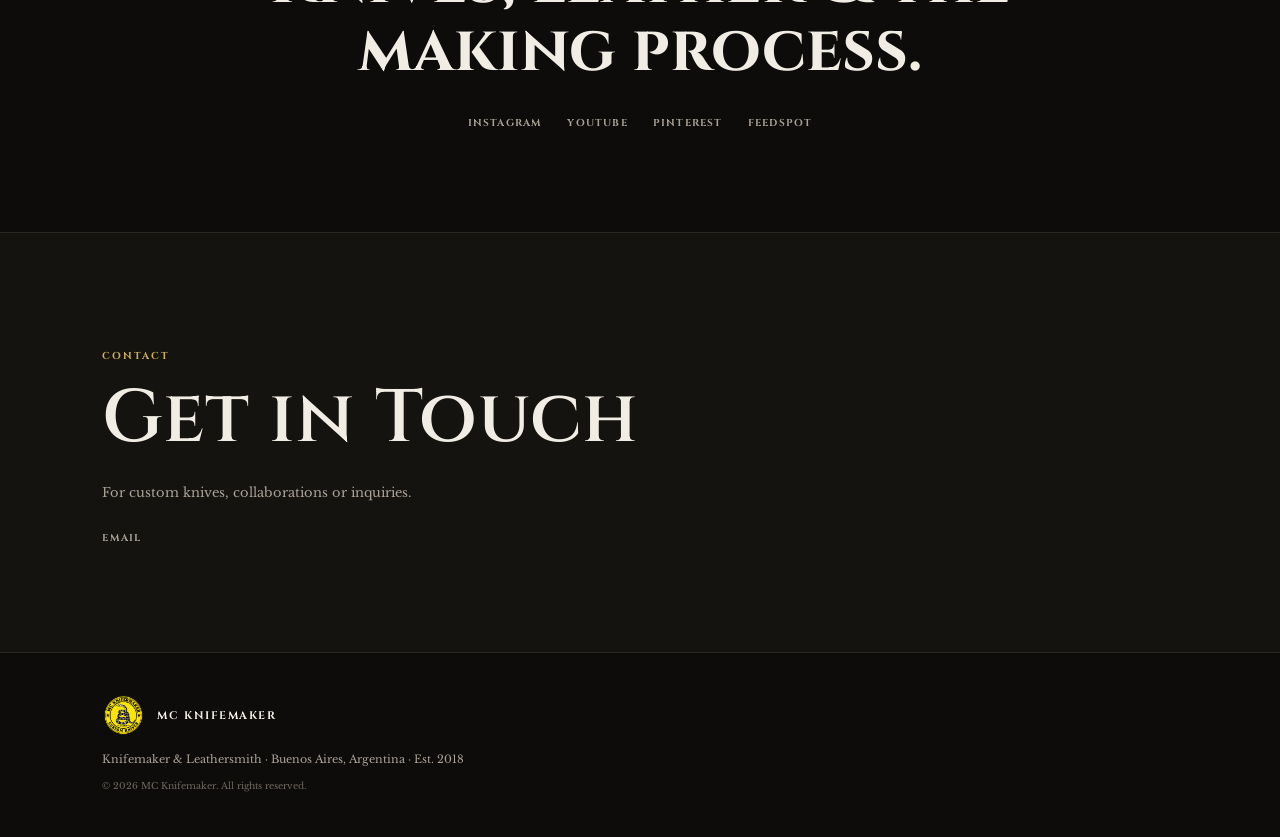
==== commit 564016ea: "Add files via upload" ====
--- a/index.html
+++ b/index.html
@@ -8,7 +8,7 @@
 <meta name="keywords" content="MC Knifemaker, Martin Campanella, custom knives, handmade knives, hunting knives, outdoor knives, camping knives, bladesmith, knifemaker Argentina, leather knife sheaths">
 <meta name="author" content="Martin Campanella — MC Knifemaker">
 <meta name="robots" content="index, follow, max-image-preview:large">
-<link rel="canonical" href="https://martincampanella-lab.github.io/mcknifemaker/">
+<link rel="canonical" href="https://mcknifemaker.foo.ng/">
 <link rel="stylesheet" href="style.css">
 </head>
 <body>
@@ -47,7 +47,7 @@
 <section class="statement">
   <p class="eyebrow"></p>
   <h2>Made by hand.<br><span>Made to be carried.</span></h2>
-  <p>Every knife and sheath is crafted, grounded, heat treated and hand finished in my shop.</p>
+  <p>Every knife and sheath is crafted, ground, heat treated and hand finished in my shop.</p>
 </section>
 
 <section id="about" class="about section">
@@ -65,6 +65,13 @@
     <div class="influences">
       <p class="eyebrow">INFLUENCES</p>
       <p>Randall Made Knives · William Scagel · Marbles Knives · Morseth Knives · Ruana Knives · Bill Bagwell · Daniel Winkler · John Cohea · Chuck Burrows</p>
+    </div>
+
+    <div class="Ambassadors">
+      <p class="eyebrow">BRAND AMBASSADORS</p>
+      <p>USA: Gary Volk</p>
+      <p>ARGENTINA: Abel Domenech - Lucas Barbisan</p>
+      <p>SPAIN: Ignacio Belmonte</p>
     </div>
 
    <div class="credential" style="width:100%; max-width:100%; display:block; text-align:center;">
@@ -140,10 +147,10 @@
     <div class="field-gallery">
       </figure>
       <figure class="field-card field-tall">
-        <img src="assets/in-field/Field1.jpg" alt="MC Knifemaker knife with hunting equipment outdoors">
-      </figure>
-      <figure class="field-card">
-        <img src="assets/in-field/Field2.jpeg" alt="MC Knifemaker knife worn in the field">
+        <img src="assets/in-field/Field1.jpeg" alt="MC Knifemaker knife with hunting equipment outdoors">
+      </figure>
+      <figure class="field-card">
+        <img src="assets/in-field/Field2.jpg" alt="MC Knifemaker knife worn in the field">
       </figure>
       <figure class="field-card">
         <img src="assets/in-field/Field3.jpeg" alt="MC Knifemaker knife in the field">
@@ -188,6 +195,7 @@
       <figure class="field-card">
         <img src="assets/in-field/Field15.jpg" alt="MC Knifemaker knife outdoors">
       </figure>
+      
     </div>
   </div>
 </section>
--- a/style.css
+++ b/style.css
@@ -42,6 +42,8 @@
 .about-copy>p{color:var(--muted);max-width:650px;font-size:13px}
 .influences{margin-top:34px;border-top:1px solid var(--line);padding-top:24px}
 .influences p{color:var(--muted);font-size:12px}
+.Ambassadors{margin-top:34px;border-top:1px solid var(--line);padding-top:24px}
+.Ambassadors p{color:var(--muted);font-size:12px}
 .credential{margin-top:45px;border-top:1px solid var(--line);padding-top:32px}
 .credential-images{display:grid;grid-template-columns:150px 1fr;gap:16px;align-items:start;margin-bottom:28px}
 .abs-logo{width:150px;height:150px;object-fit:contain;background:#fff}
@@ -748,4 +750,160 @@
     display: block !important;
     margin-left: auto !important;
     margin-right: auto !important;
-}+}
+
+/* =========================================================
+   FINAL MOBILE FIX — MC KNIFEMAKER
+   Keeps the desktop design unchanged.
+   ========================================================= */
+html, body {
+  width: 100%;
+  max-width: 100%;
+  overflow-x: hidden;
+}
+
+@media (max-width: 900px) {
+  .about,
+  .credential {
+    width: 100%;
+    max-width: 100%;
+  }
+
+  .credential {
+    grid-template-columns: minmax(0, 1fr) !important;
+    gap: 32px !important;
+  }
+
+  .credential-images,
+  .credential-copy {
+    width: 100% !important;
+    max-width: 100% !important;
+    min-width: 0 !important;
+  }
+
+  .credential-images {
+    display: flex !important;
+    justify-content: center;
+    align-items: flex-start;
+  }
+
+  .credential-images .abs-diploma {
+    width: 100% !important;
+    max-width: 390px !important;
+    height: auto !important;
+  }
+
+  .credential-copy {
+    text-align: left !important;
+  }
+
+  .credential-copy h2.abs-title {
+    white-space: normal !important;
+    overflow-wrap: anywhere;
+    word-break: normal;
+    font-size: clamp(1.15rem, 5vw, 1.5rem) !important;
+    line-height: 1.2 !important;
+  }
+
+  .about-copy,
+  .credential-copy,
+  .about-copy > p,
+  .credential-copy p {
+    min-width: 0 !important;
+    max-width: 100% !important;
+  }
+
+  .hero-content {
+    max-width: 100%;
+    min-width: 0;
+  }
+
+  .hero-bg {
+    width: 100%;
+    max-width: 100%;
+    object-fit: cover;
+  }
+}
+
+@media (max-width: 560px) {
+  .site-header {
+    padding-left: 5vw;
+    padding-right: 5vw;
+  }
+
+  .hero {
+    width: 100%;
+    max-width: 100%;
+    padding-left: 6vw;
+    padding-right: 6vw;
+  }
+
+  .hero-content {
+    width: 100%;
+  }
+
+  .hero-text {
+    max-width: 100%;
+  }
+
+  .about,
+  .credential {
+    grid-template-columns: minmax(0, 1fr) !important;
+  }
+
+  .about-photo {
+    width: 100%;
+    max-width: 100%;
+    height: auto !important;
+    min-height: 0 !important;
+  }
+
+  .about-photo img {
+    width: 100%;
+    max-width: 100%;
+    height: auto !important;
+  }
+
+  .credential {
+    gap: 28px !important;
+  }
+
+  .credential-images .abs-diploma {
+    width: 100% !important;
+    max-width: 100% !important;
+  }
+
+  .credential-copy h2.abs-title {
+    white-space: normal !important;
+    font-size: 1.15rem !important;
+    letter-spacing: .04em !important;
+  }
+
+  .credential-copy p {
+    font-size: 12px;
+    line-height: 1.8;
+  }
+
+  .section,
+  .care,
+  .contact,
+  .social-band,
+  .field {
+    padding-left: 6vw;
+    padding-right: 6vw;
+  }
+
+  .gallery,
+  .field-gallery,
+  .shop-grid {
+    width: 100%;
+    max-width: 100%;
+  }
+
+  .gallery figure,
+  .field-card,
+  .shop-card {
+    min-width: 0;
+    max-width: 100%;
+  }
+}
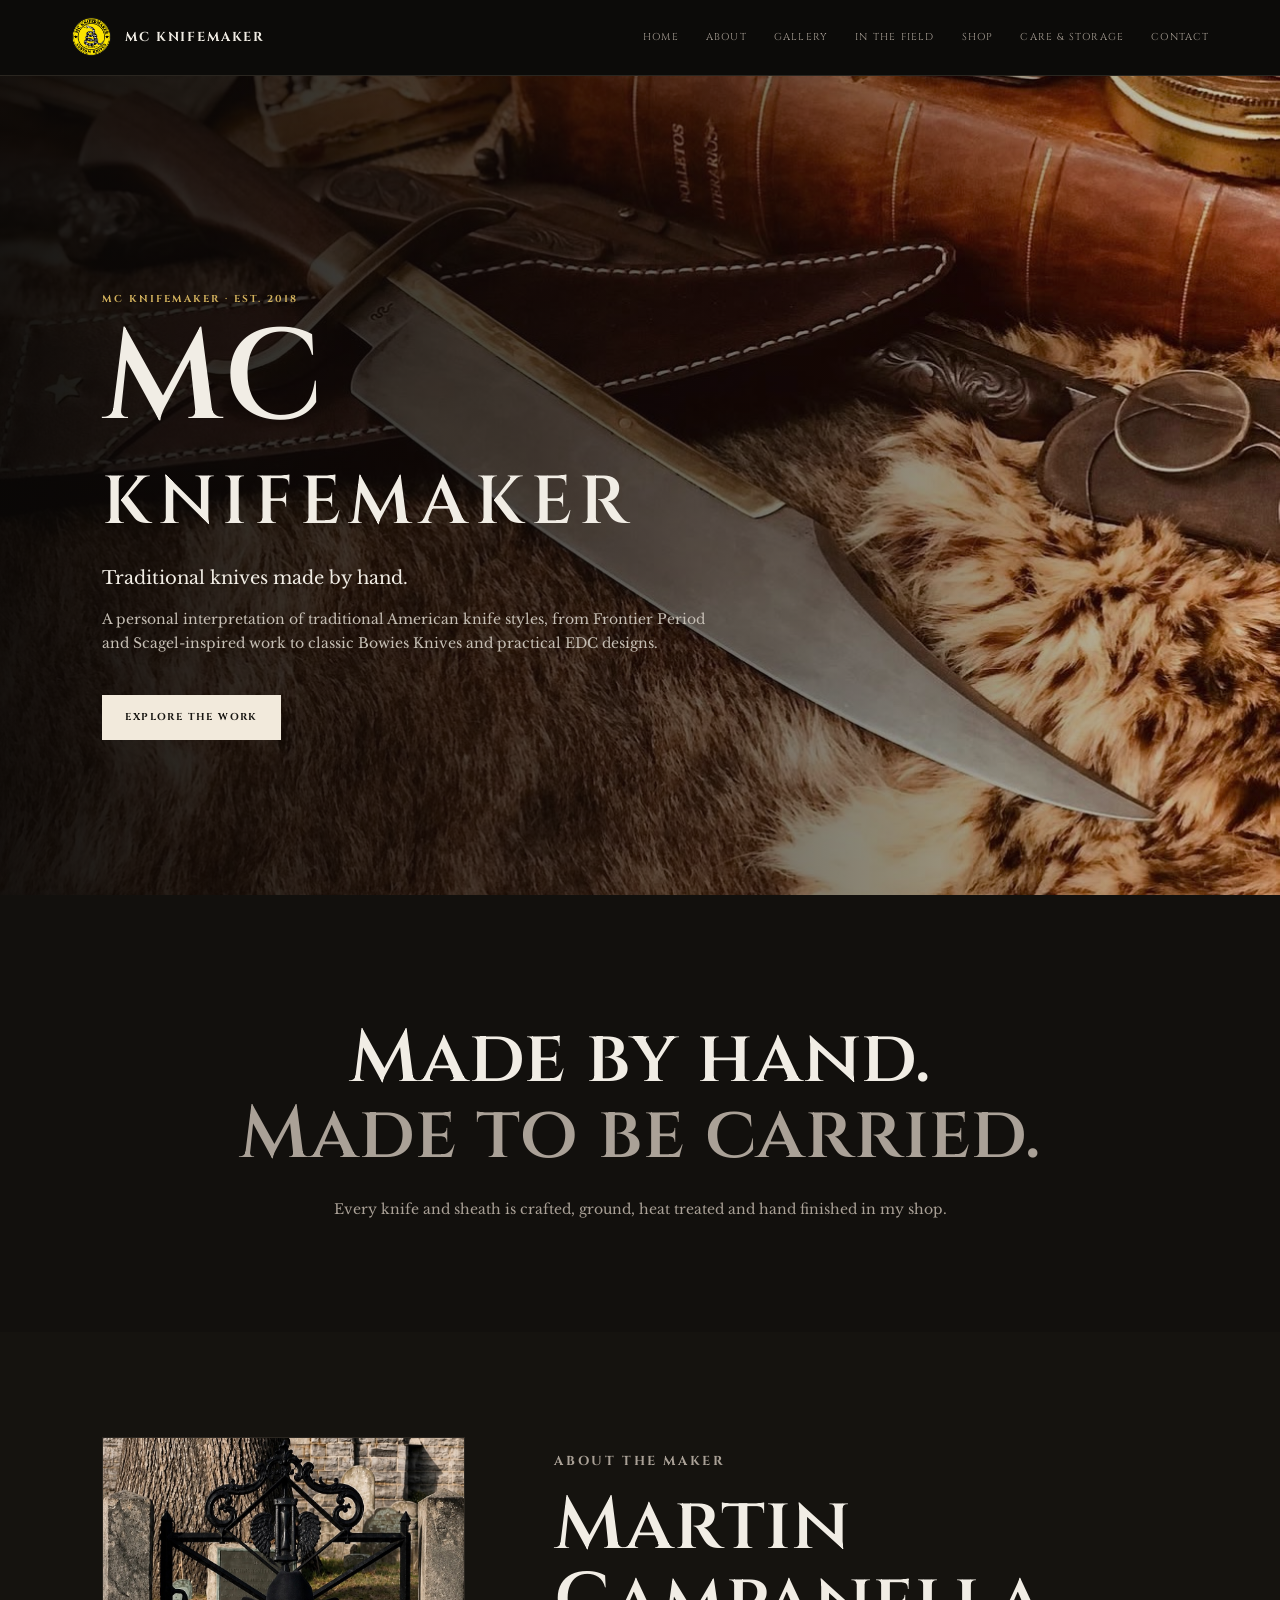
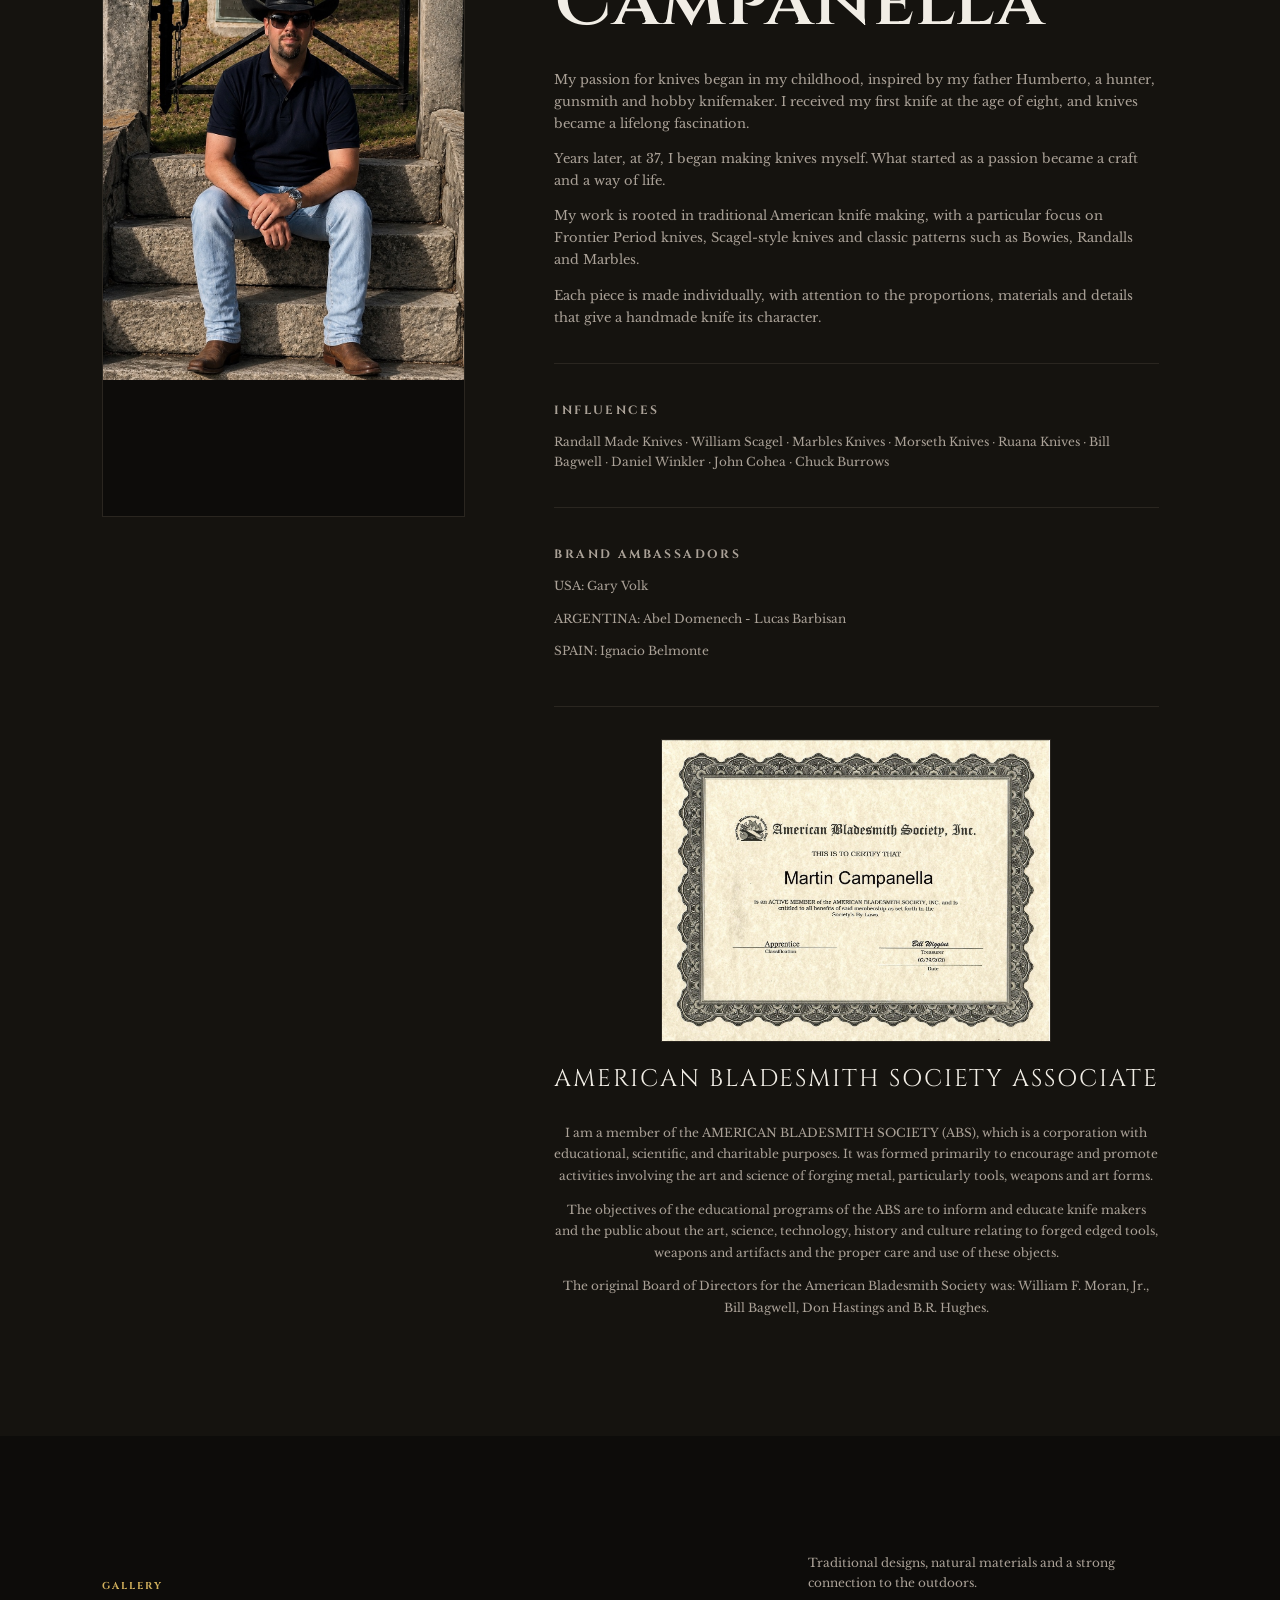
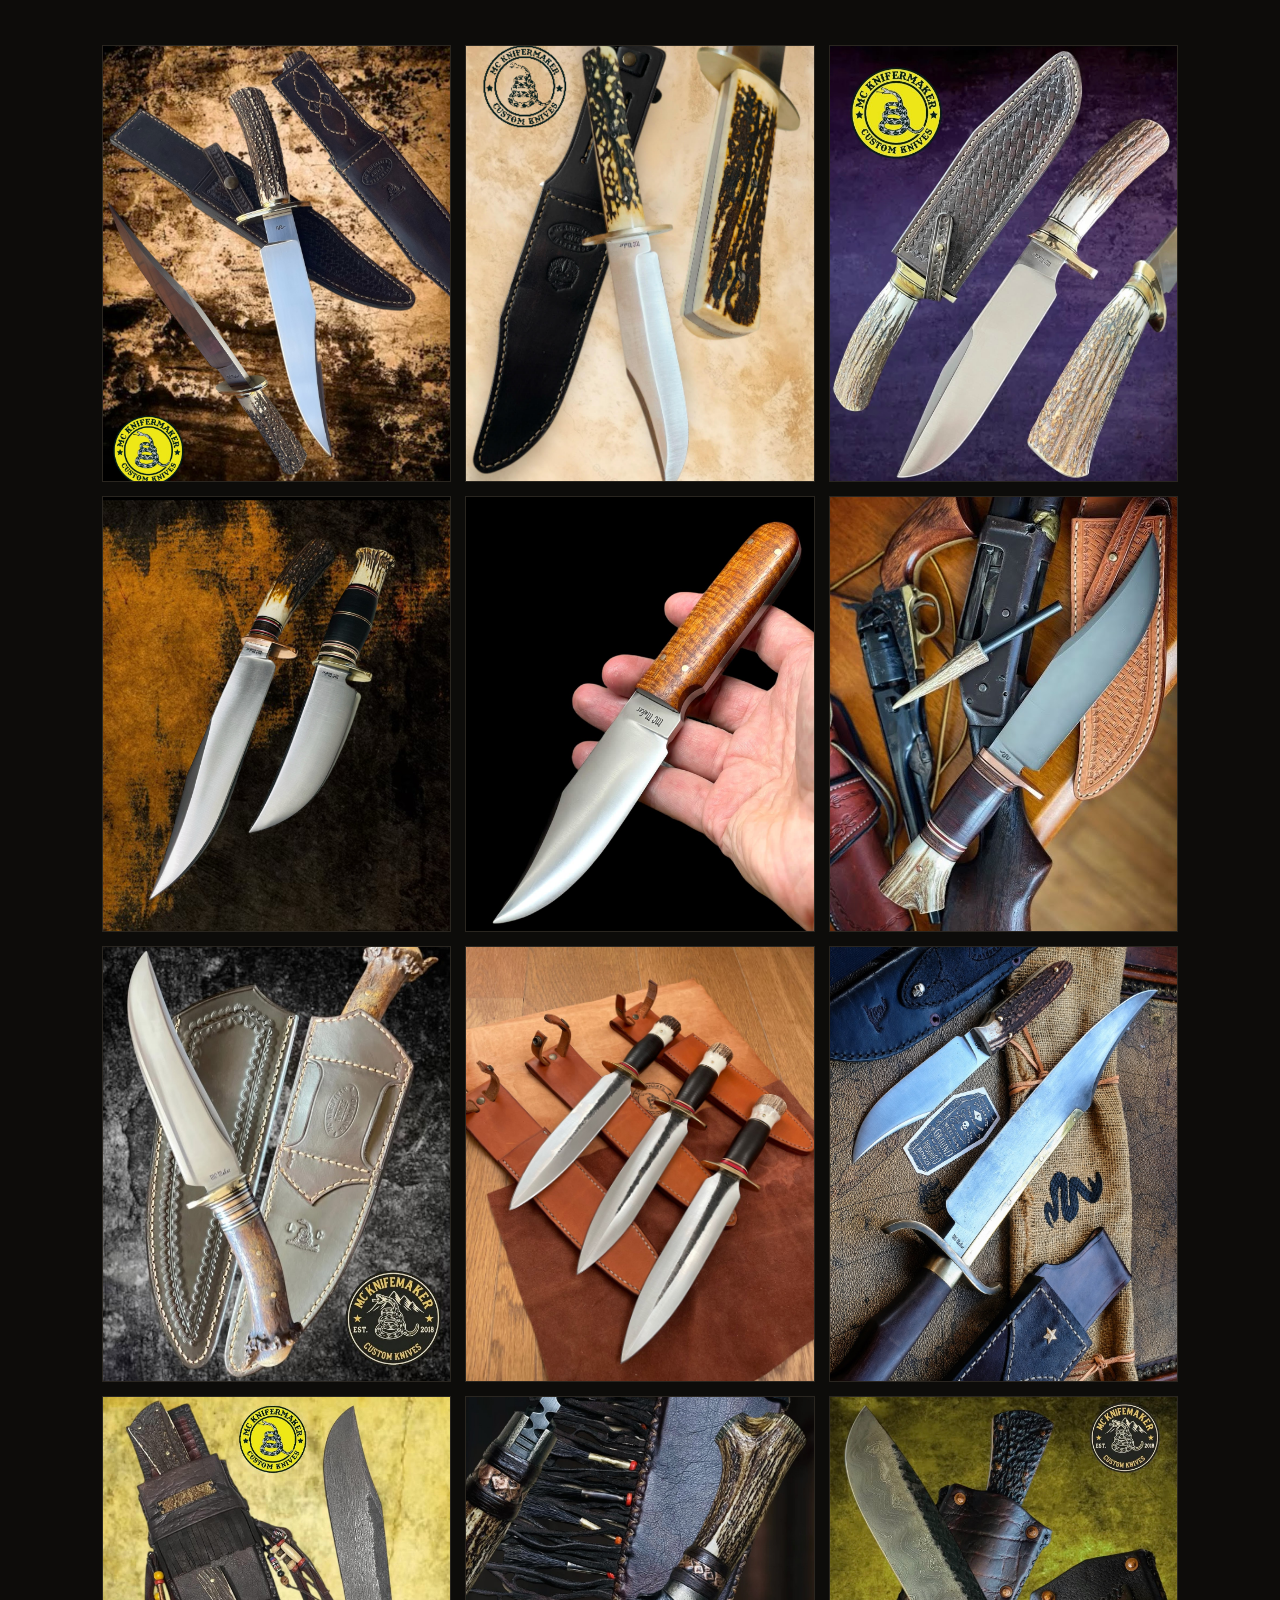
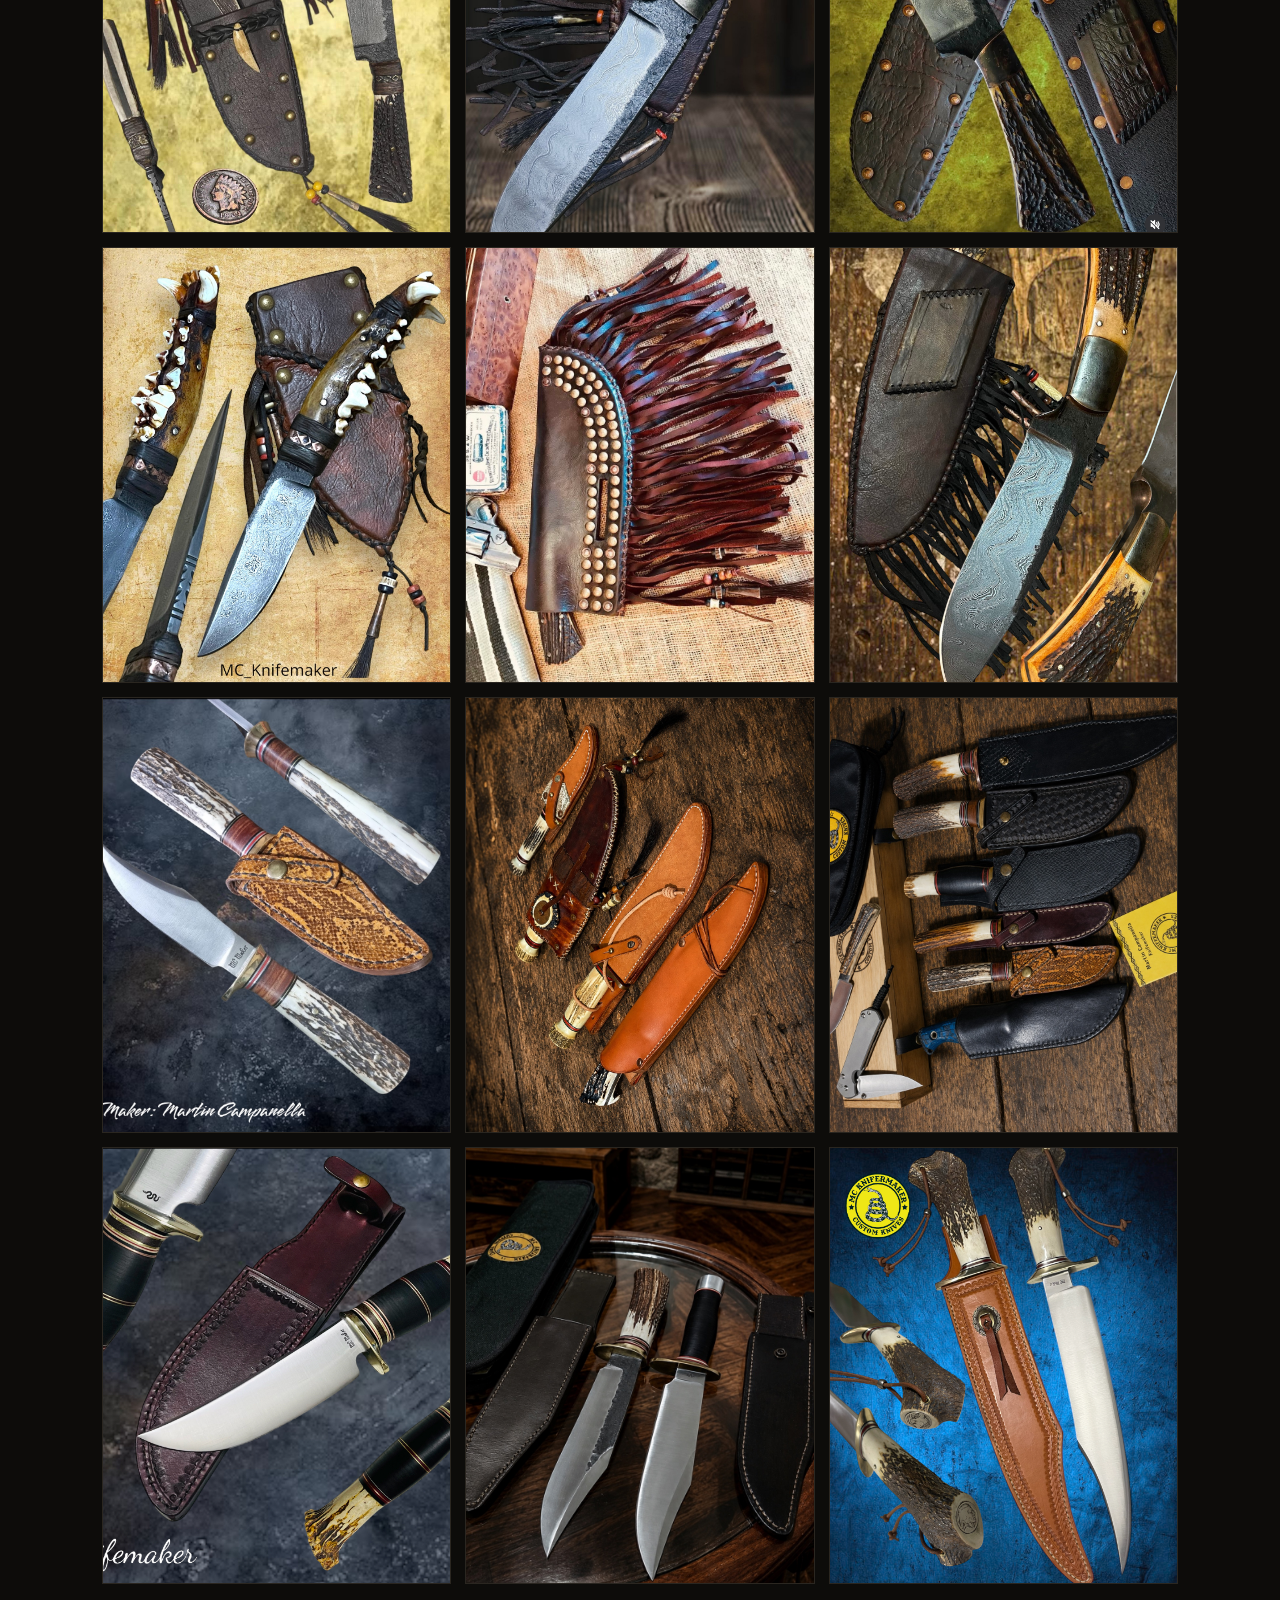
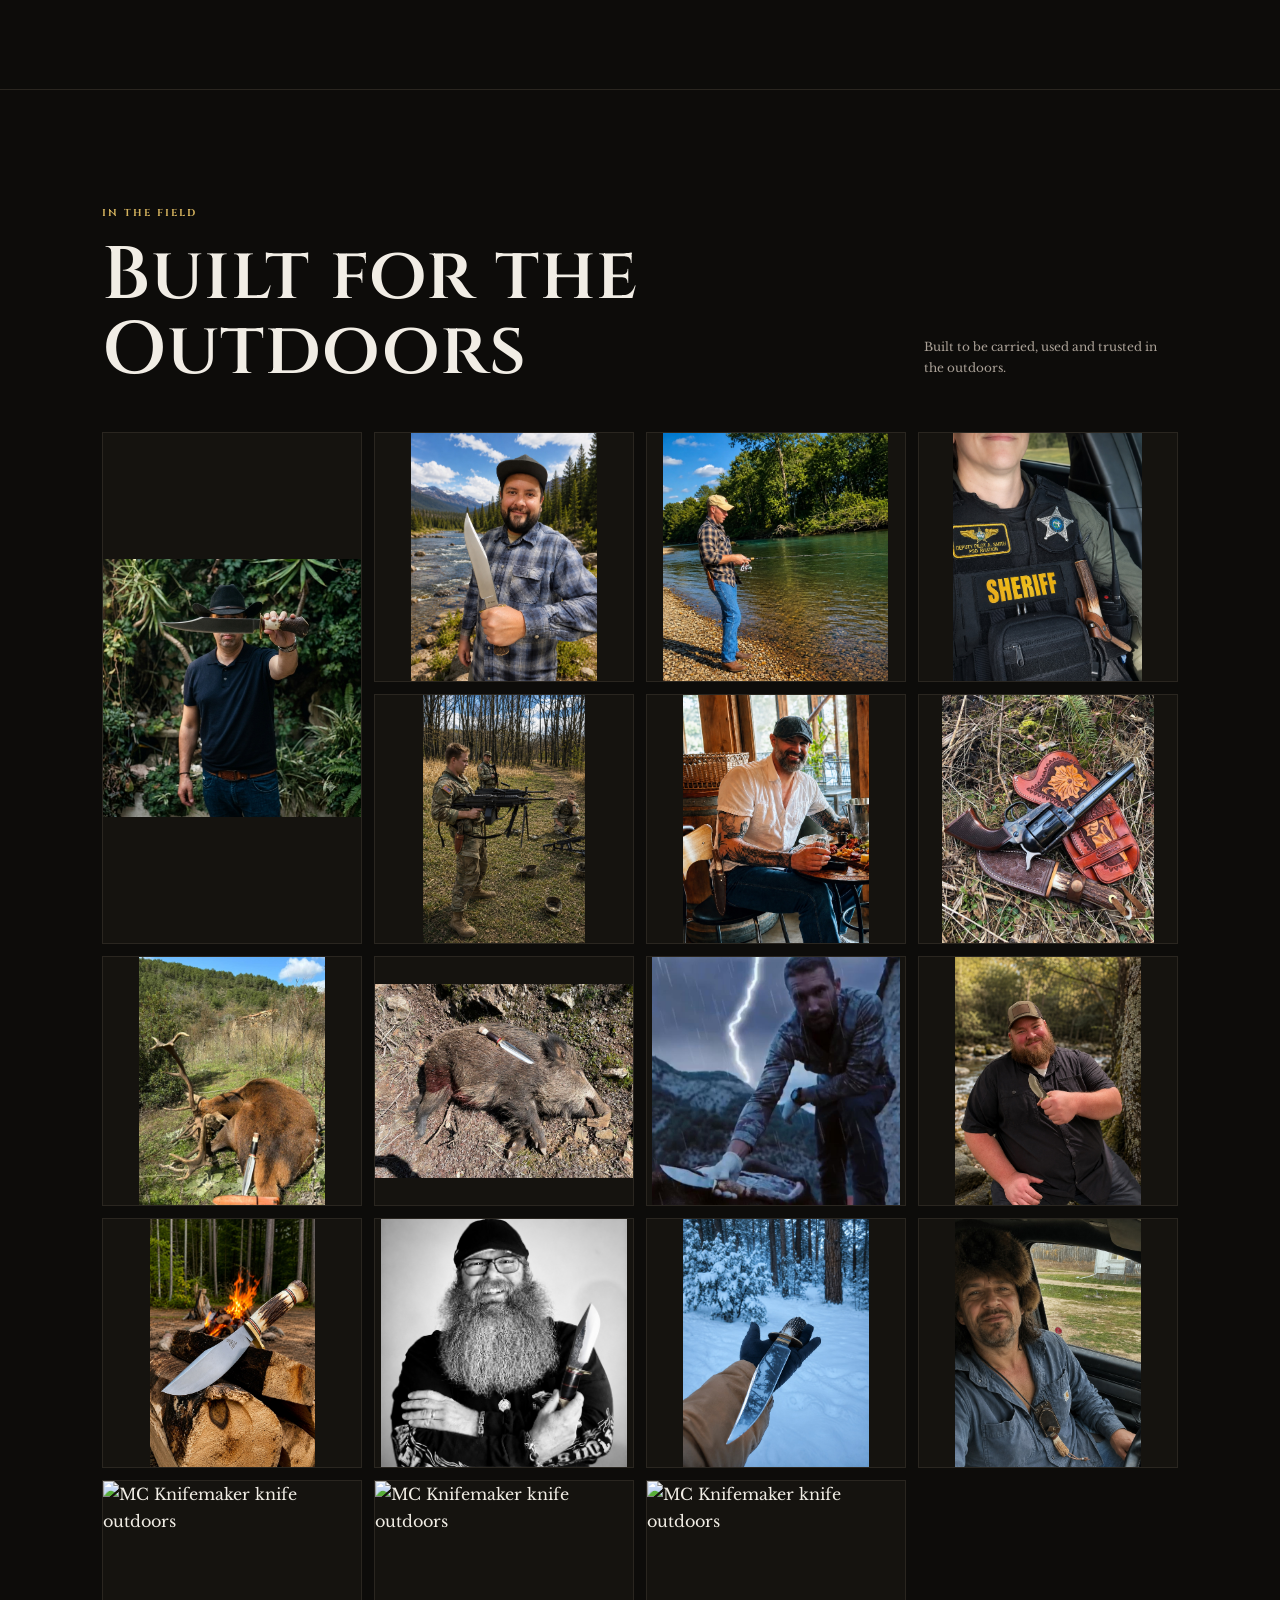
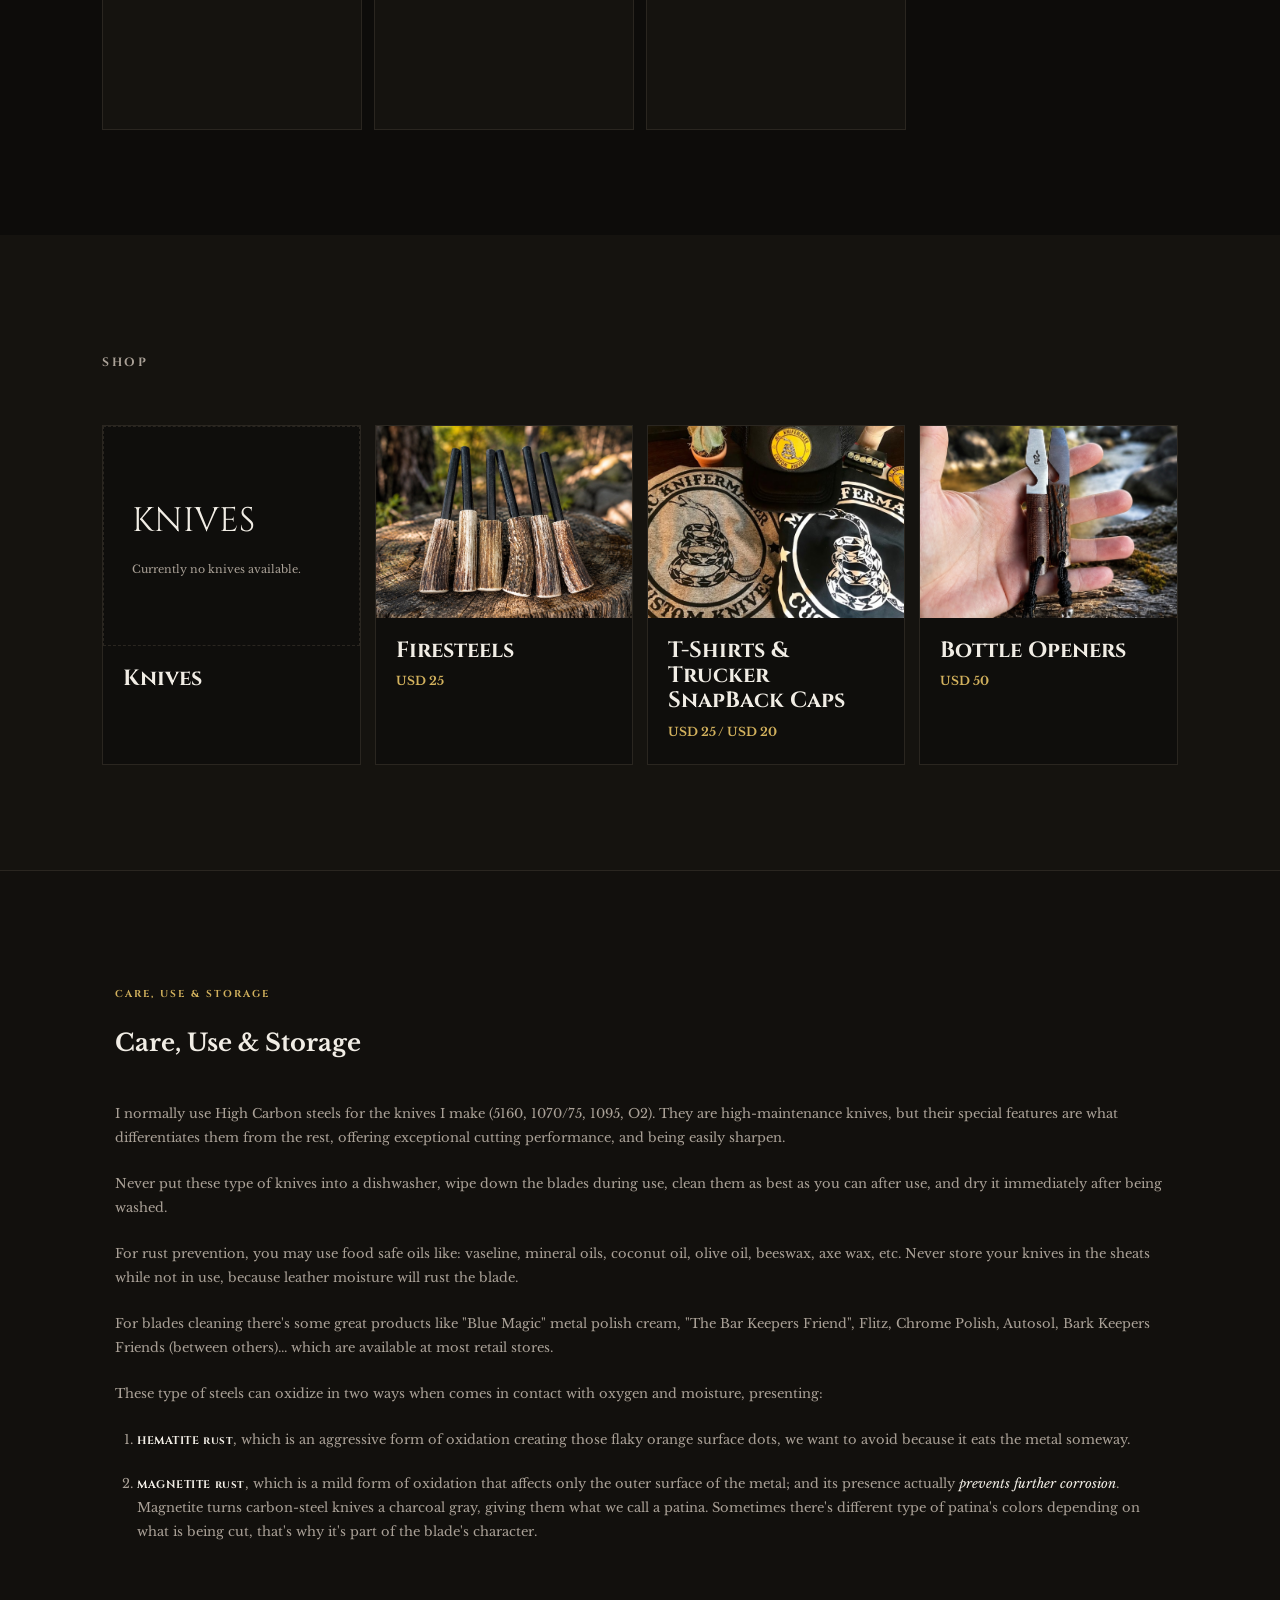
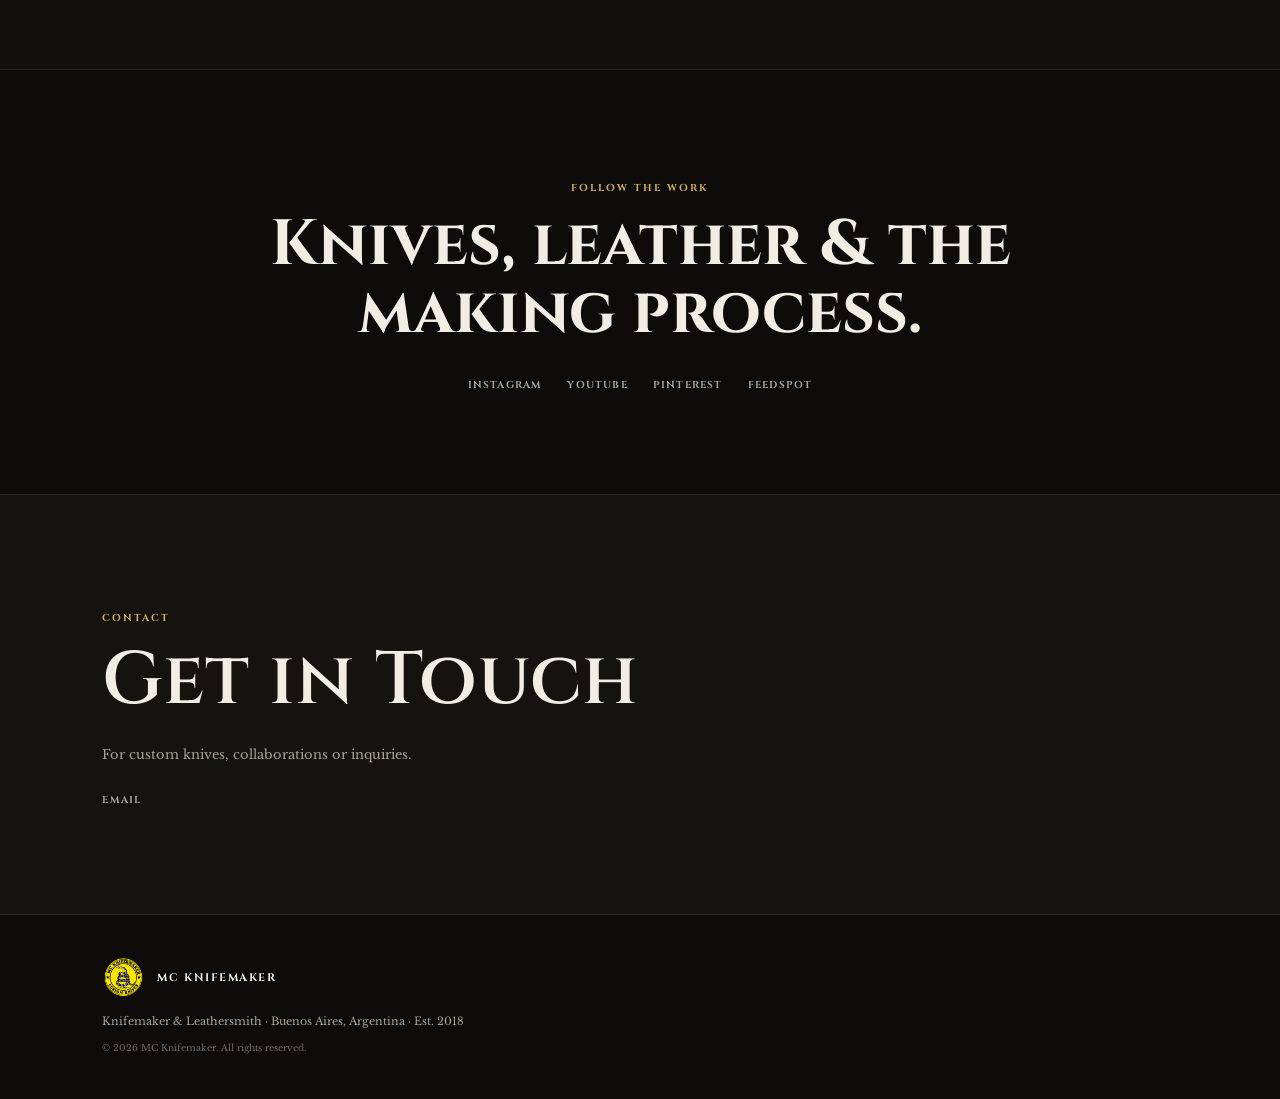
==== commit 416d4973: "Add files via upload" ====
--- a/index.html
+++ b/index.html
@@ -195,7 +195,19 @@
       <figure class="field-card">
         <img src="assets/in-field/Field15.jpg" alt="MC Knifemaker knife outdoors">
       </figure>
-      
+      </figure>
+      <figure class="field-card">
+        <img src="assets/in-field/Field16.jpg" alt="MC Knifemaker knife outdoors">
+      </figure>
+	</figure>
+      <figure class="field-card">
+        <img src="assets/in-field/Field17.jpg" alt="MC Knifemaker knife outdoors">
+      </figure>
+	</figure>
+      <figure class="field-card">
+        <img src="assets/in-field/Field18.jpg" alt="MC Knifemaker knife outdoors">
+      </figure>
+
     </div>
   </div>
 </section>
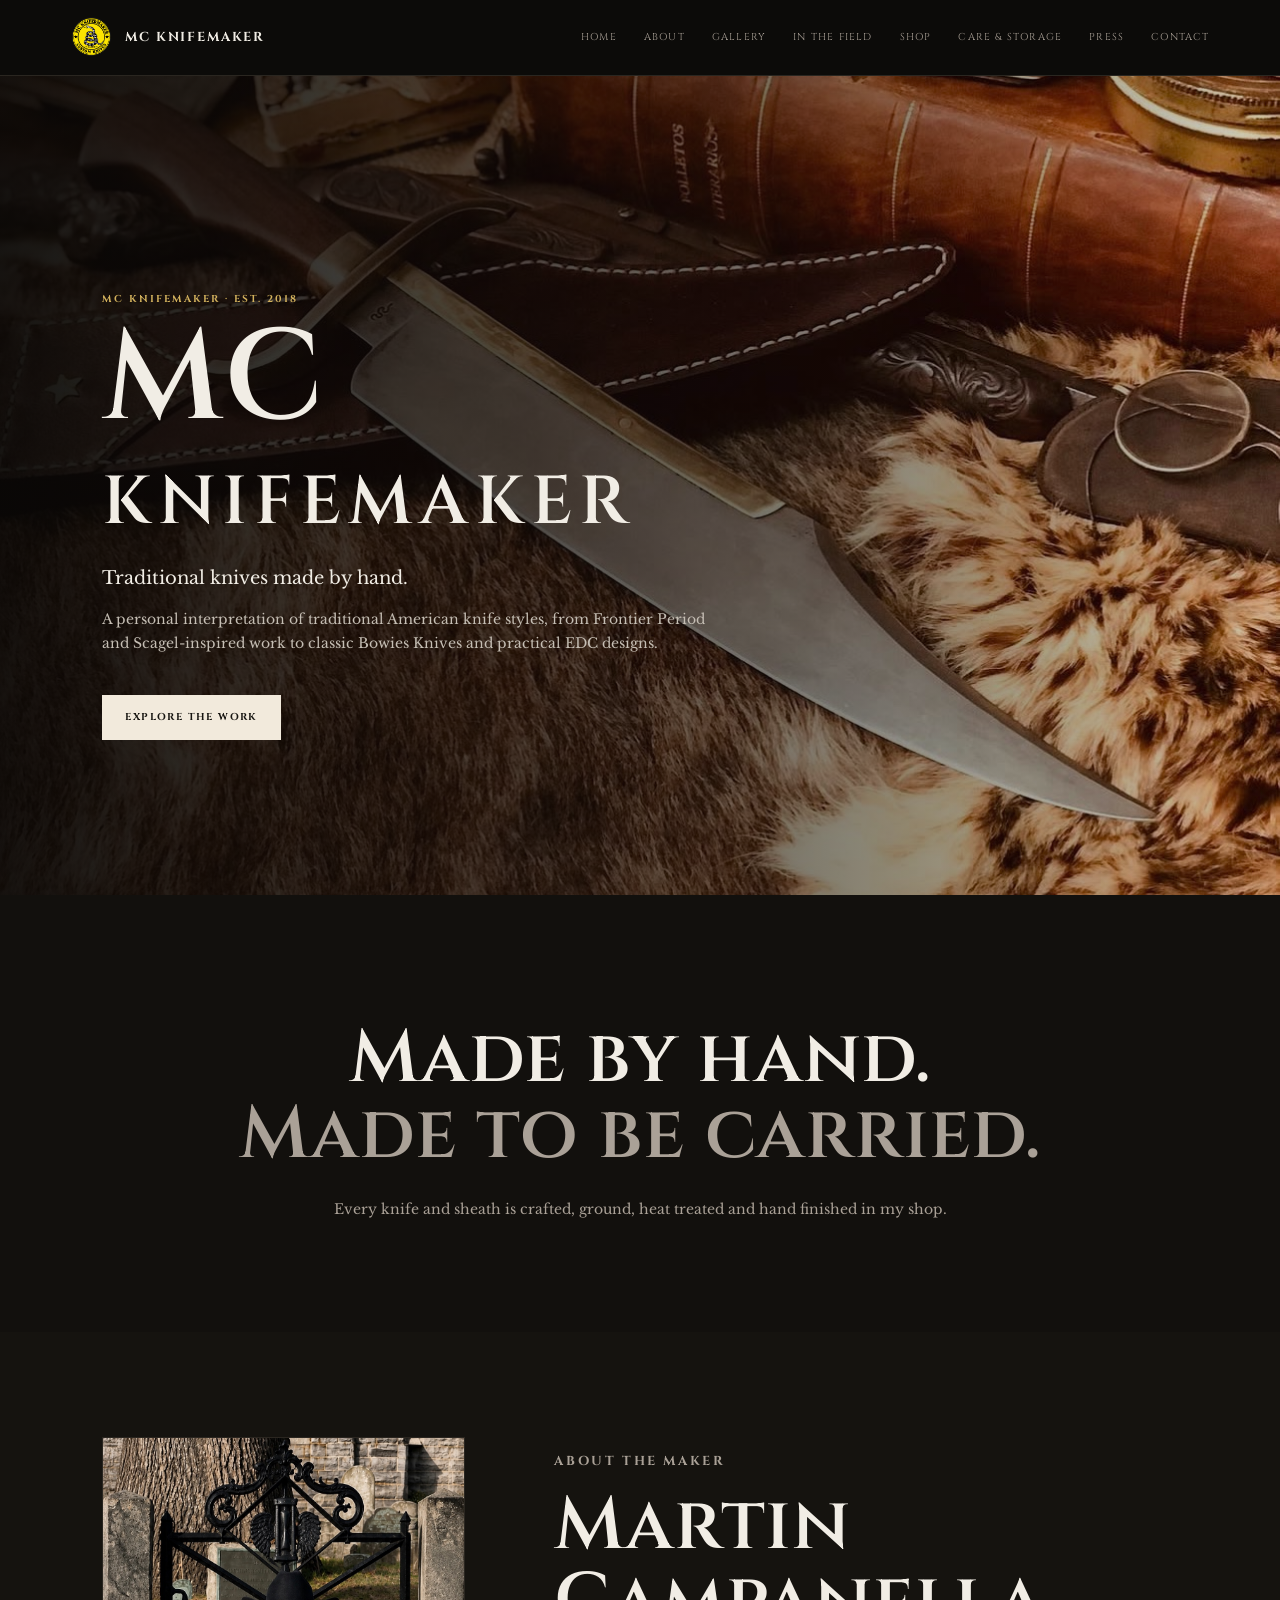
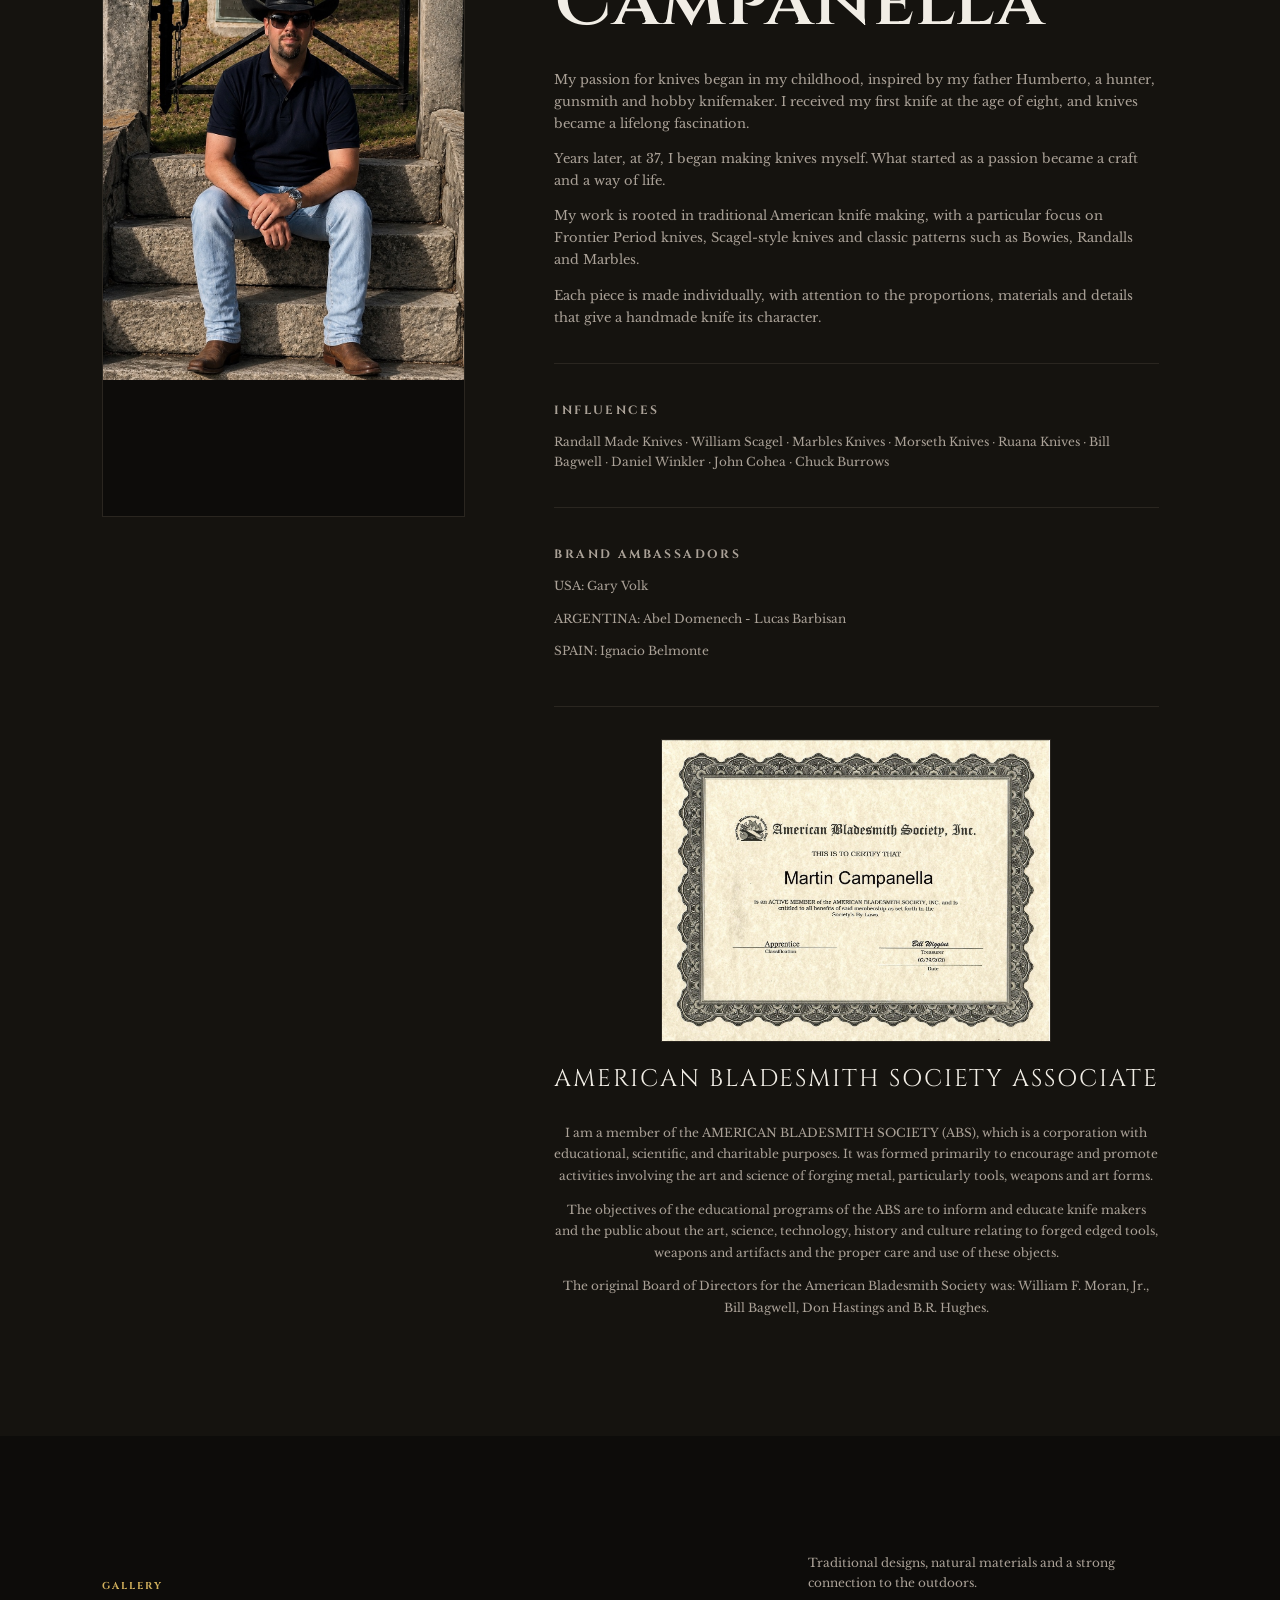
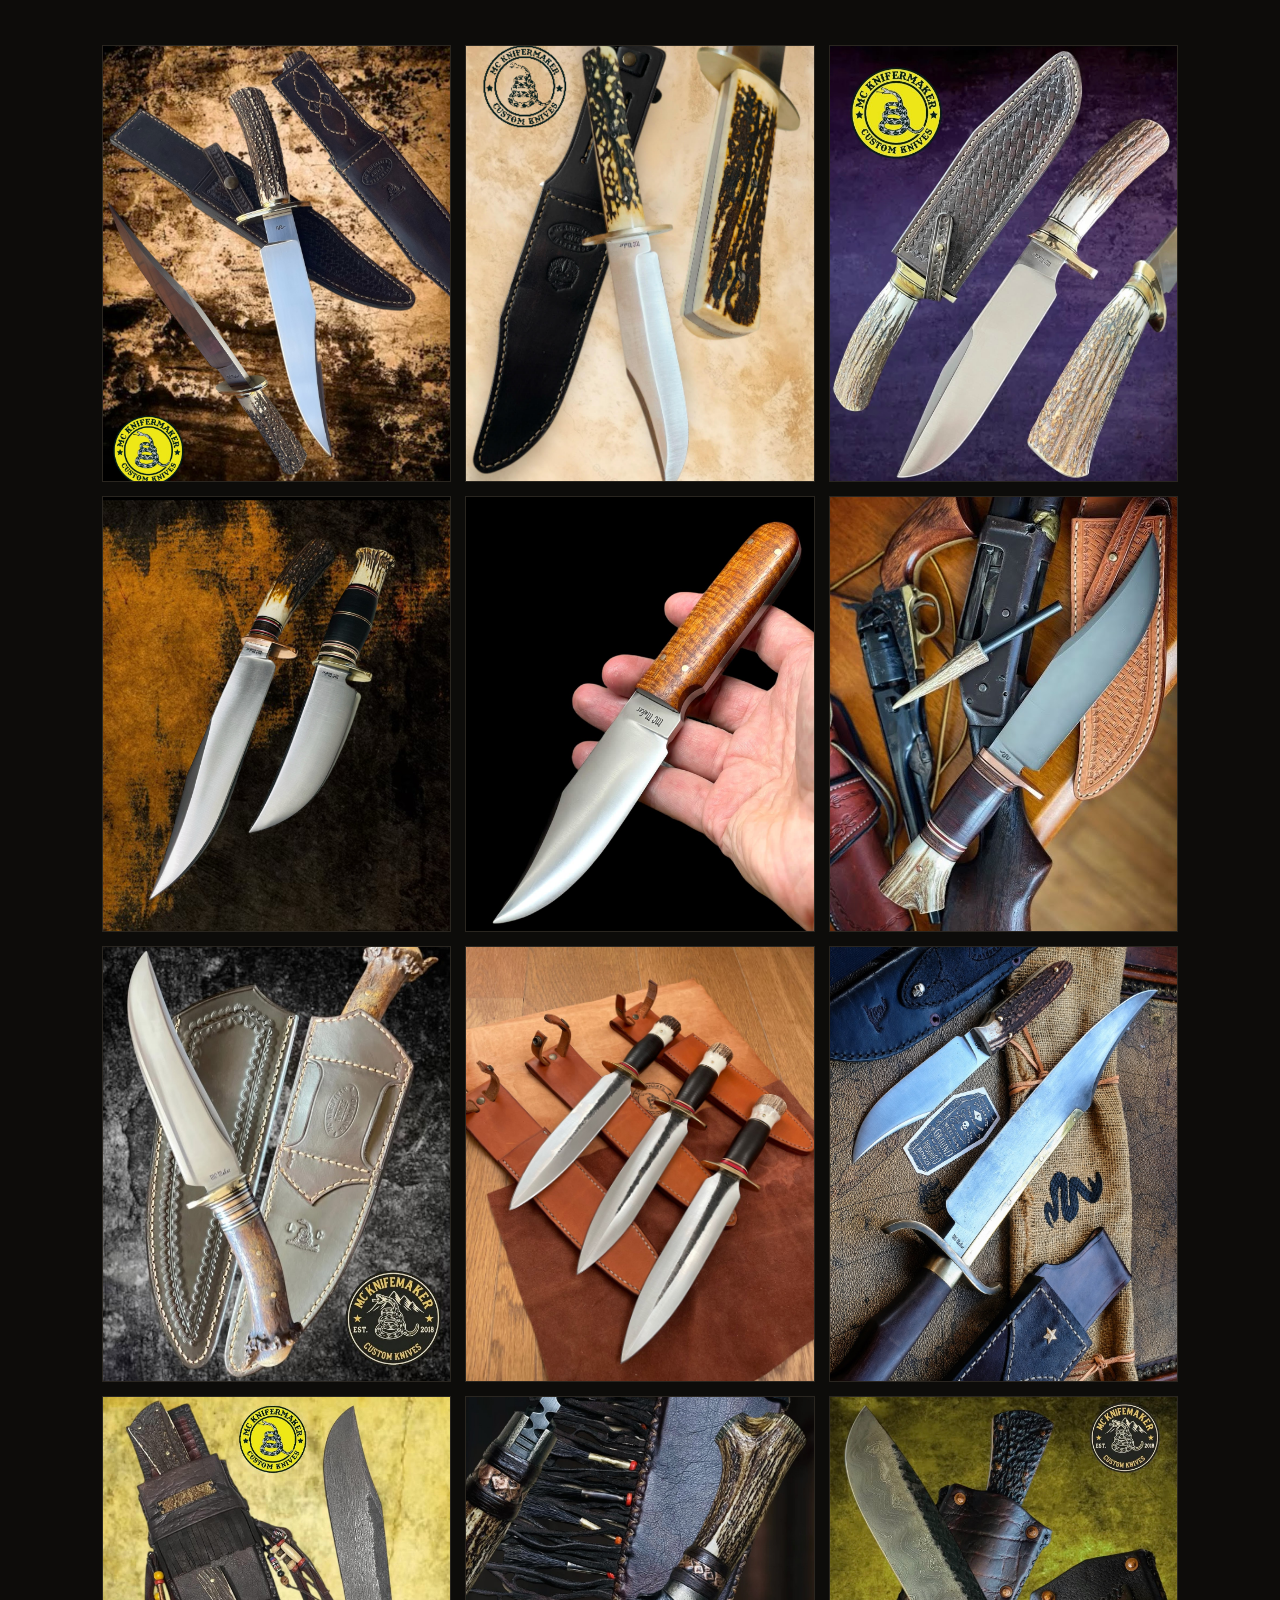
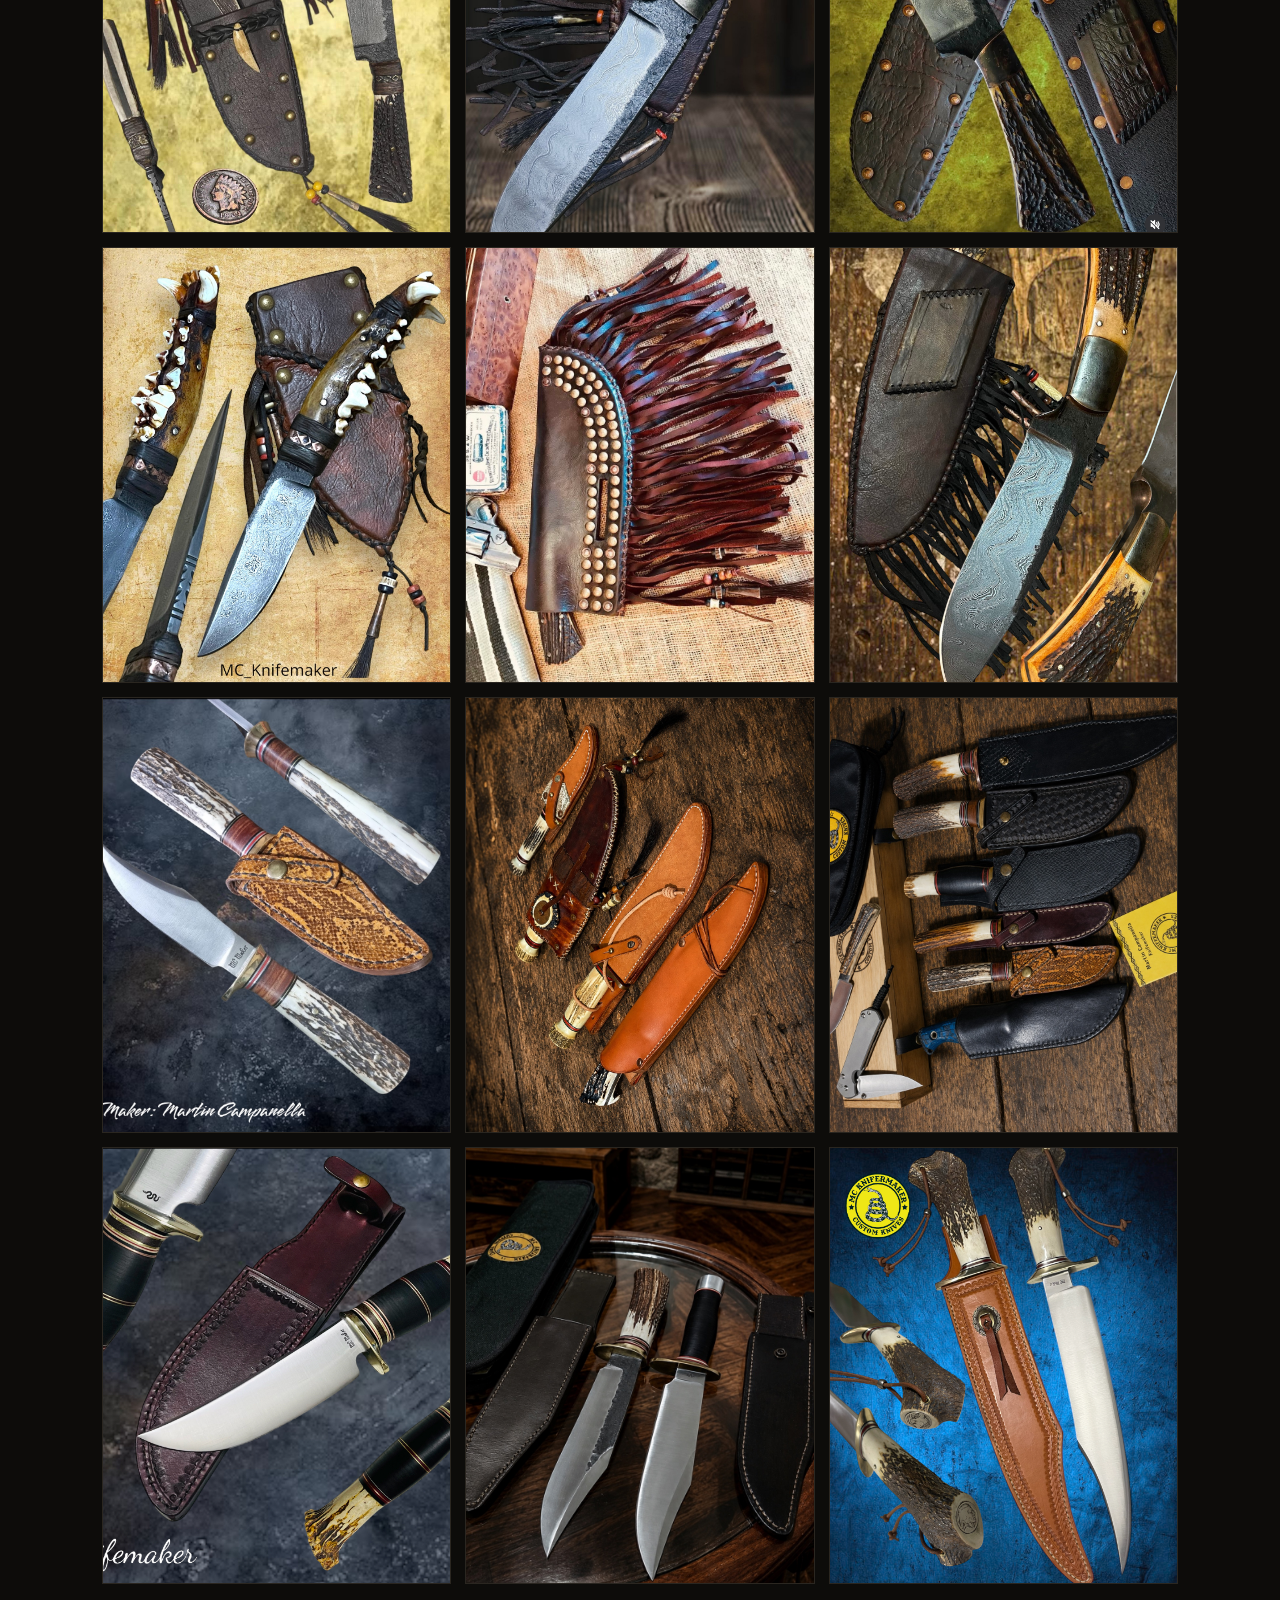
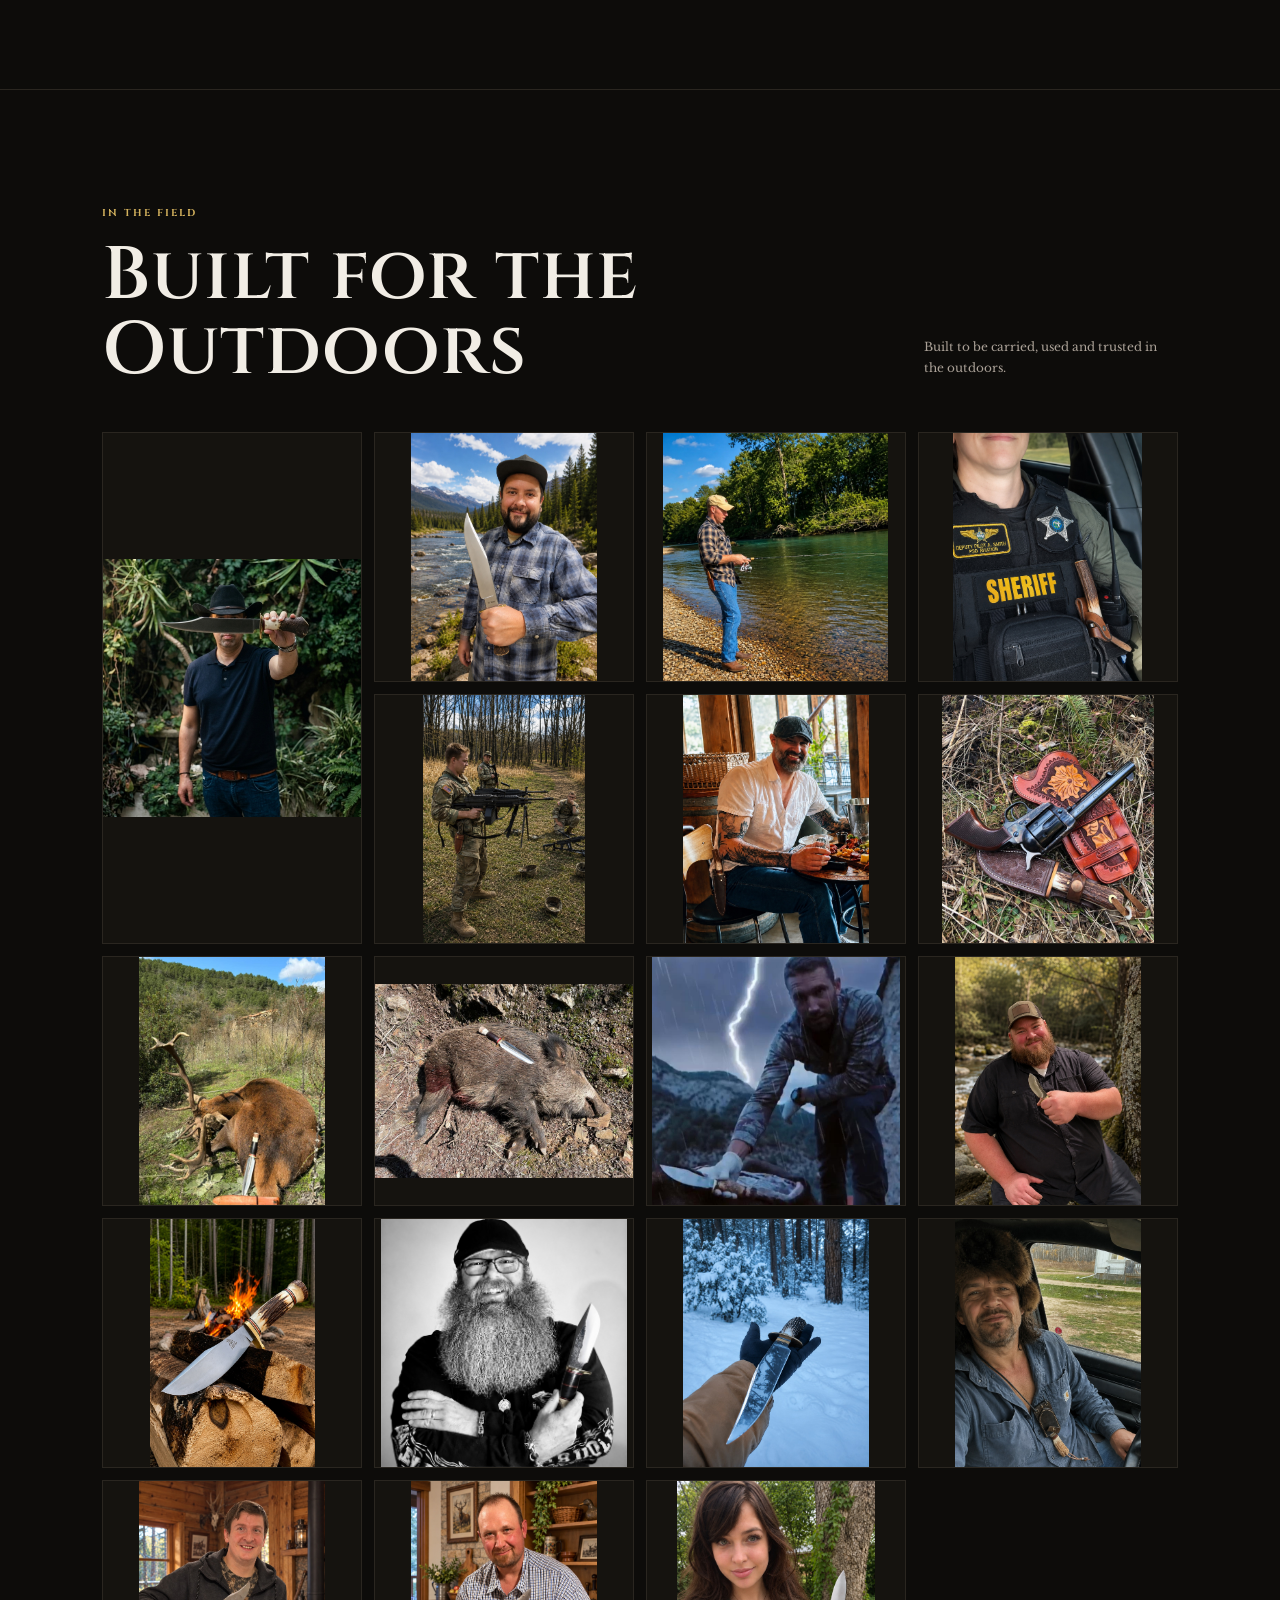
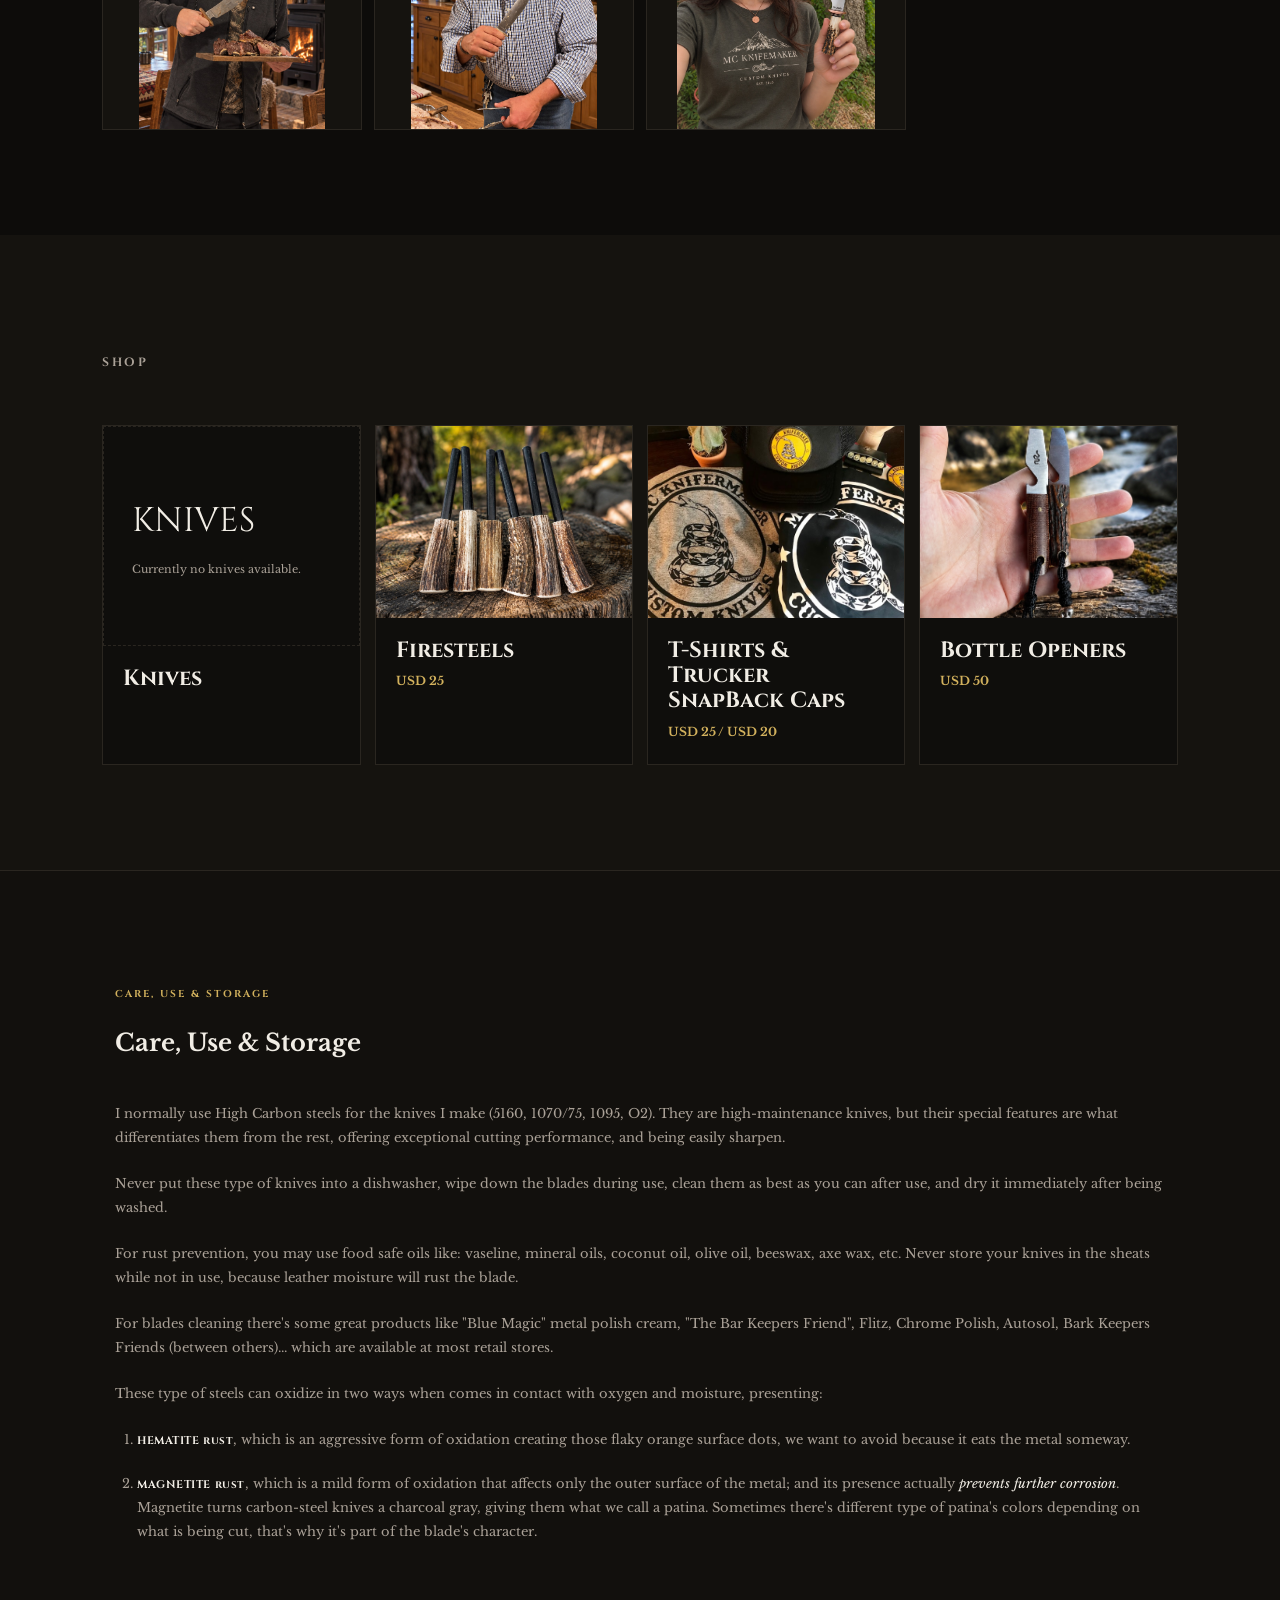
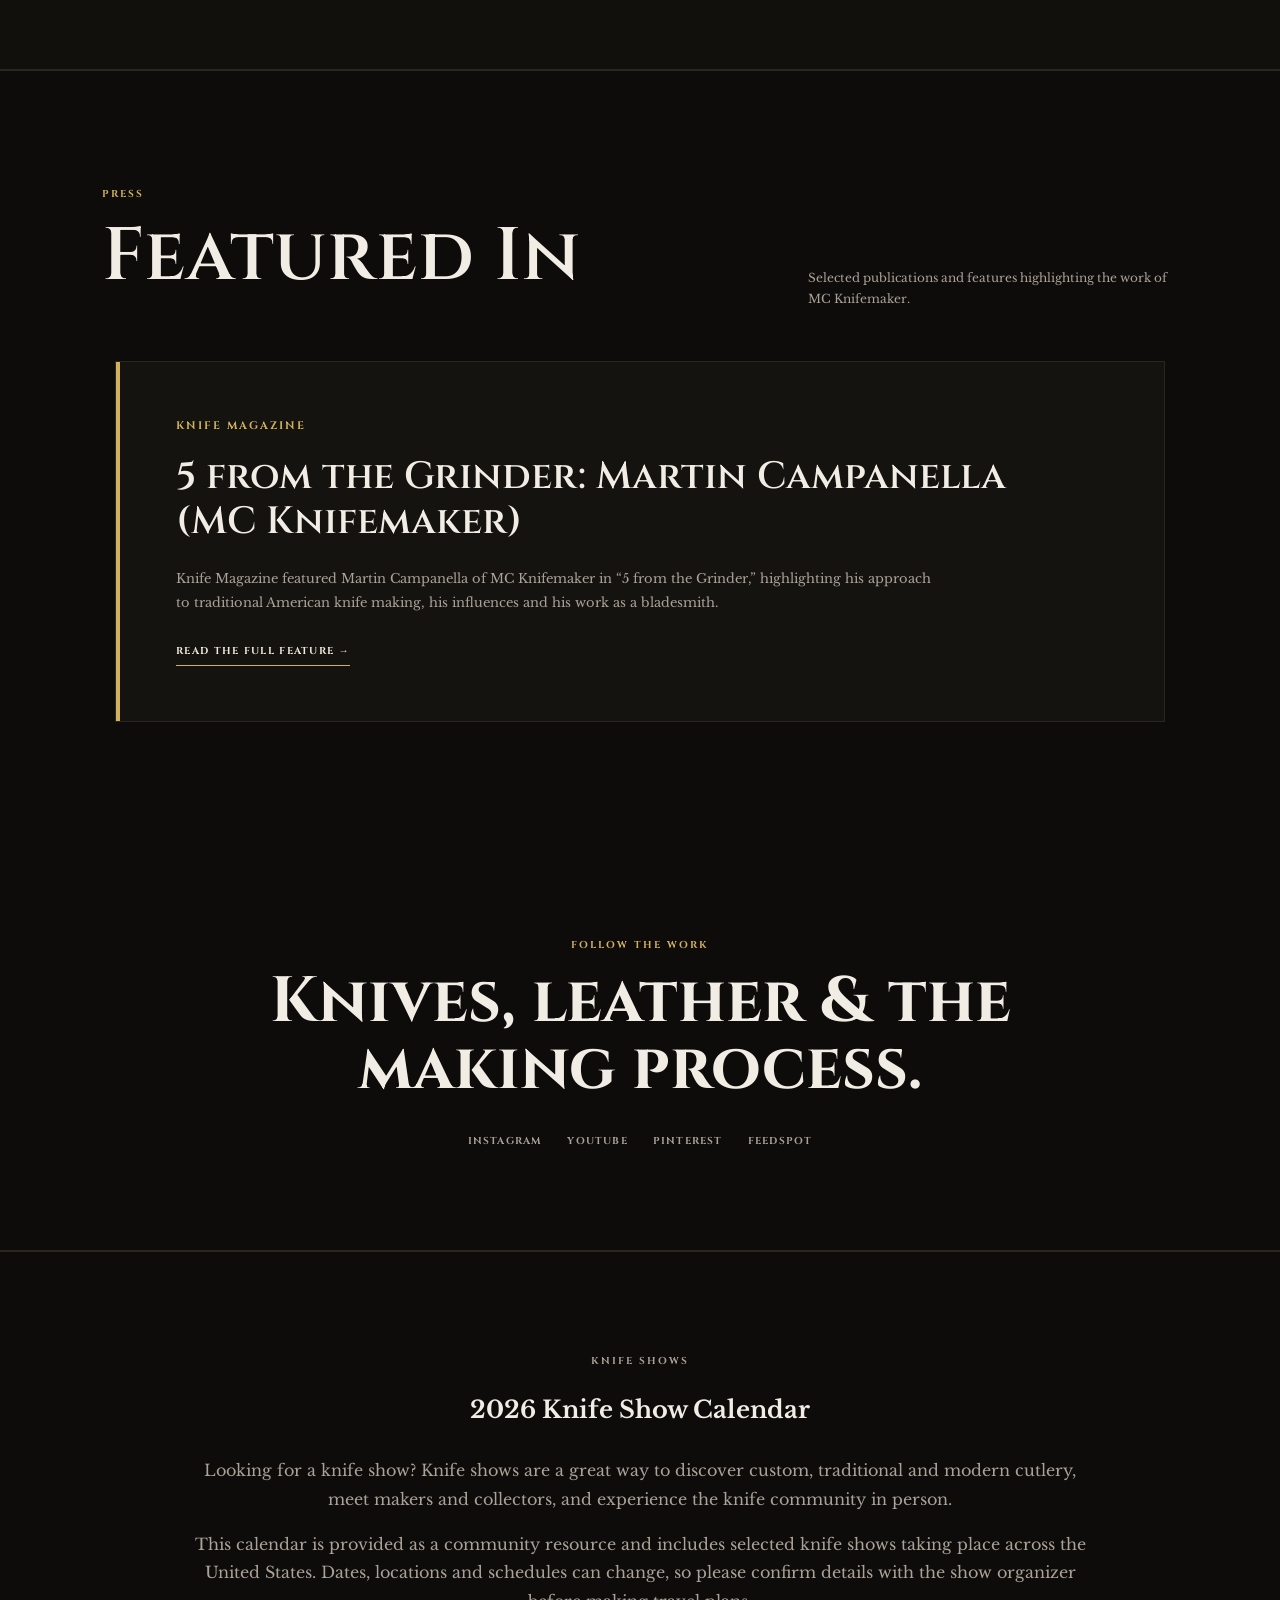
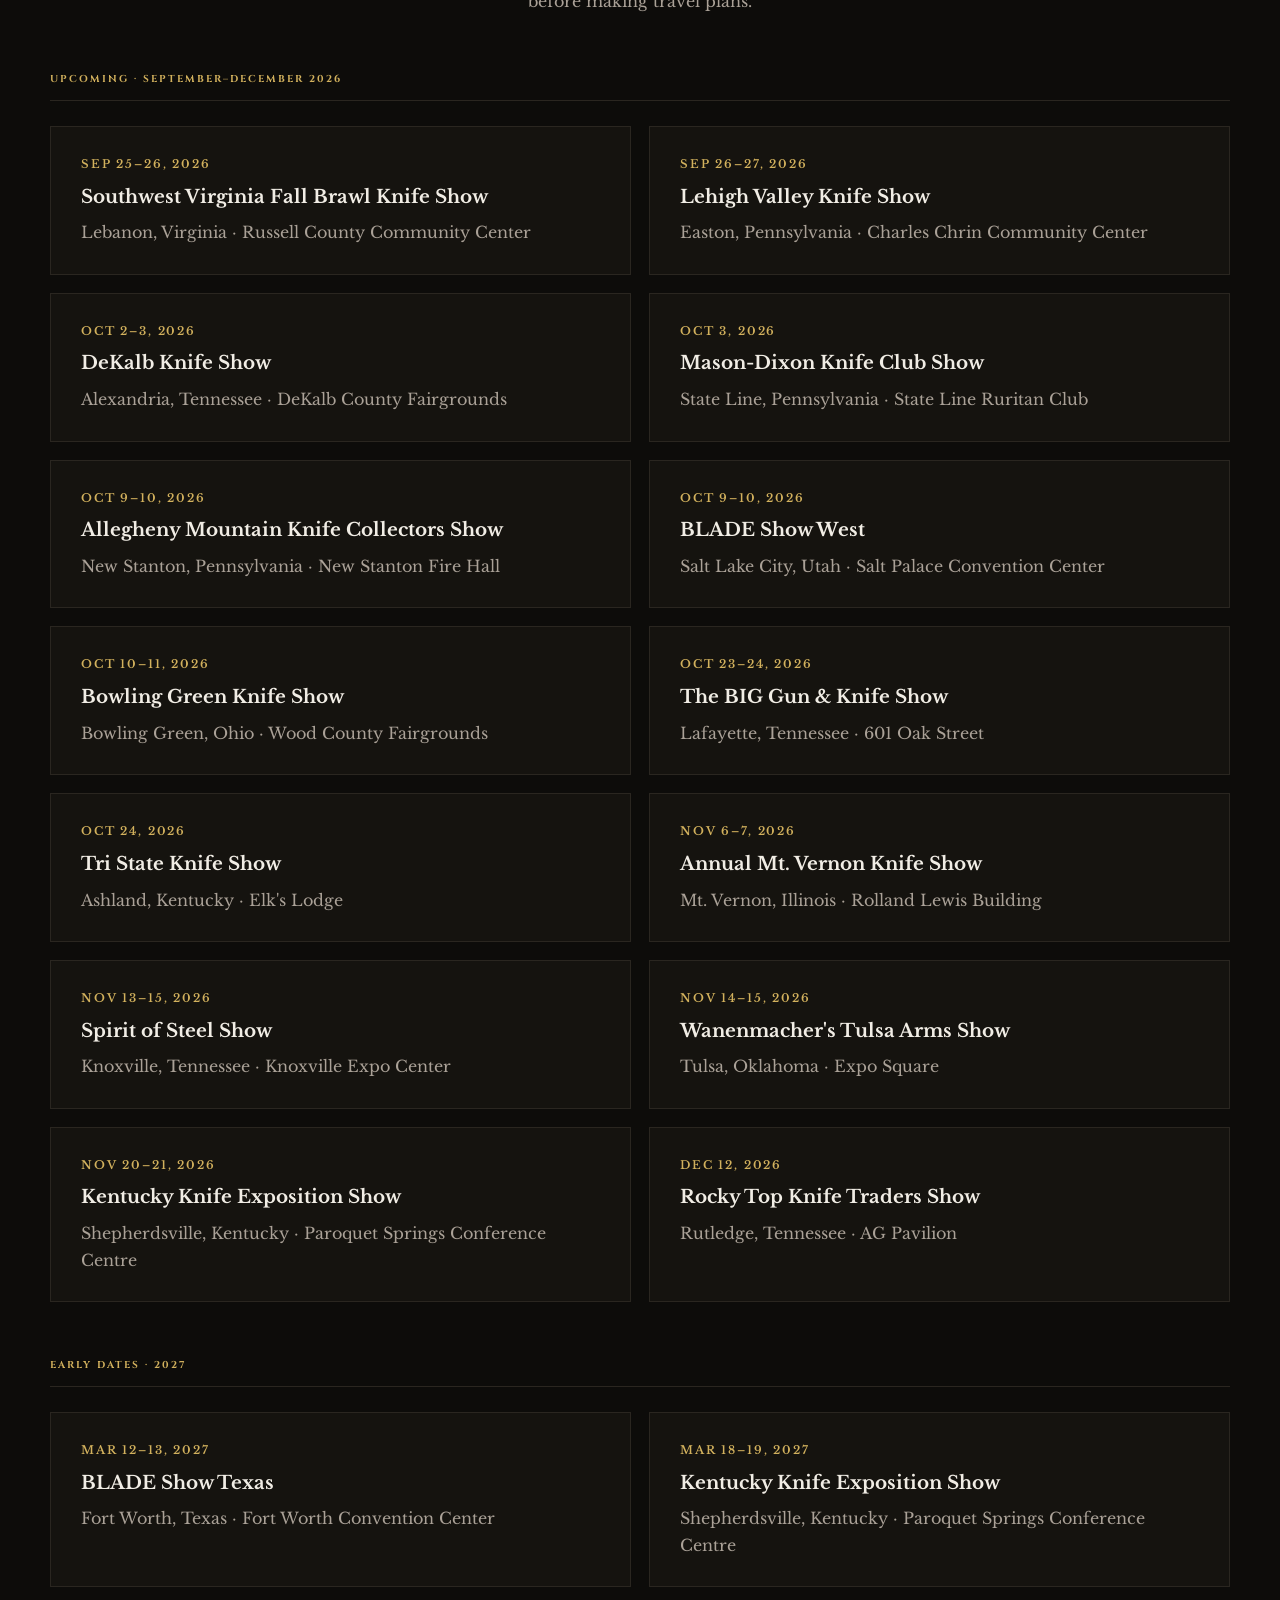
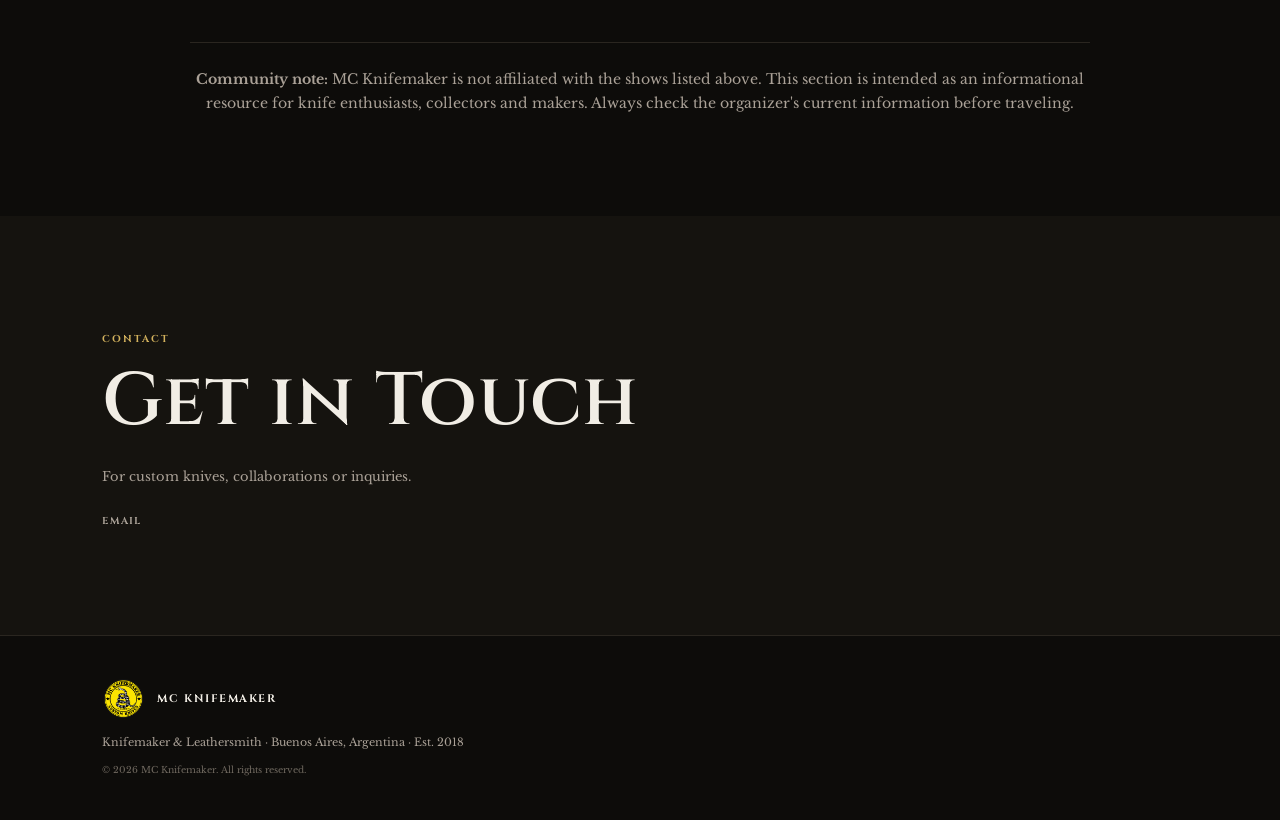
==== commit e0bd4c98: "Add files via upload" ====
--- a/index.html
+++ b/index.html
@@ -26,6 +26,7 @@
     <a href="#field">In the Field</a>
     <a href="#shop">Shop</a>
     <a href="#care">Care &amp; Storage</a>
+    <a href="#press">Press</a>
     <a href="#contact">Contact</a>
   </nav>
 </header>
@@ -257,6 +258,36 @@
   </div>
 </section>
 
+<section id="press" class="press section">
+  <div class="section-head">
+    <div>
+      <p class="eyebrow">PRESS</p>
+      <h2>Featured In</h2>
+    </div>
+    <p>Selected publications and features highlighting the work of MC Knifemaker.</p>
+  </div>
+
+  <article class="press-card">
+    <div class="press-content">
+      <p class="press-source">KNIFE MAGAZINE</p>
+      <h3>5 from the Grinder: Martin Campanella (MC Knifemaker)</h3>
+      <p>
+        Knife Magazine featured Martin Campanella of MC Knifemaker in
+        “5 from the Grinder,” highlighting his approach to traditional
+        American knife making, his influences and his work as a bladesmith.
+      </p>
+
+      <a
+        class="press-link"
+        href="https://blademag.com/5-from-the-grinder-martin-campanella-mc-knifemaker/"
+        target="_blank"
+        rel="noopener">
+        Read the full feature →
+      </a>
+    </div>
+  </article>
+</section>
+
 <section class="social-band">
   <p class="eyebrow">FOLLOW THE WORK</p>
   <h2>Knives, leather &amp; the making process.</h2>
@@ -268,6 +299,186 @@
   </div>
 </section>
 
+<section id="shows" class="shows-section">
+  <div class="shows-inner">
+
+    <div class="shows-intro">
+      <p class="eyebrow">KNIFE SHOWS</p>
+      <h2>2026 Knife Show Calendar</h2>
+
+      <p>
+        Looking for a knife show? Knife shows are a great way to discover
+        custom, traditional and modern cutlery, meet makers and collectors,
+        and experience the knife community in person.
+      </p>
+
+      <p>
+        This calendar is provided as a community resource and includes
+        selected knife shows taking place across the United States.
+        Dates, locations and schedules can change, so please confirm details
+        with the show organizer before making travel plans.
+      </p>
+    </div>
+
+    <div class="shows-block">
+      <div class="shows-block-head">
+        <p class="eyebrow">UPCOMING · SEPTEMBER–DECEMBER 2026</p>
+      </div>
+
+      <div class="show-list">
+
+        <article class="show-item">
+          <div class="show-date">SEP 25–26, 2026</div>
+          <div>
+            <h3>Southwest Virginia Fall Brawl Knife Show</h3>
+            <p>Lebanon, Virginia · Russell County Community Center</p>
+          </div>
+        </article>
+
+        <article class="show-item">
+          <div class="show-date">SEP 26–27, 2026</div>
+          <div>
+            <h3>Lehigh Valley Knife Show</h3>
+            <p>Easton, Pennsylvania · Charles Chrin Community Center</p>
+          </div>
+        </article>
+
+        <article class="show-item">
+          <div class="show-date">OCT 2–3, 2026</div>
+          <div>
+            <h3>DeKalb Knife Show</h3>
+            <p>Alexandria, Tennessee · DeKalb County Fairgrounds</p>
+          </div>
+        </article>
+
+        <article class="show-item">
+          <div class="show-date">OCT 3, 2026</div>
+          <div>
+            <h3>Mason-Dixon Knife Club Show</h3>
+            <p>State Line, Pennsylvania · State Line Ruritan Club</p>
+          </div>
+        </article>
+
+        <article class="show-item">
+          <div class="show-date">OCT 9–10, 2026</div>
+          <div>
+            <h3>Allegheny Mountain Knife Collectors Show</h3>
+            <p>New Stanton, Pennsylvania · New Stanton Fire Hall</p>
+          </div>
+        </article>
+
+        <article class="show-item">
+          <div class="show-date">OCT 9–10, 2026</div>
+          <div>
+            <h3>BLADE Show West</h3>
+            <p>Salt Lake City, Utah · Salt Palace Convention Center</p>
+          </div>
+        </article>
+
+        <article class="show-item">
+          <div class="show-date">OCT 10–11, 2026</div>
+          <div>
+            <h3>Bowling Green Knife Show</h3>
+            <p>Bowling Green, Ohio · Wood County Fairgrounds</p>
+          </div>
+        </article>
+
+        <article class="show-item">
+          <div class="show-date">OCT 23–24, 2026</div>
+          <div>
+            <h3>The BIG Gun &amp; Knife Show</h3>
+            <p>Lafayette, Tennessee · 601 Oak Street</p>
+          </div>
+        </article>
+
+        <article class="show-item">
+          <div class="show-date">OCT 24, 2026</div>
+          <div>
+            <h3>Tri State Knife Show</h3>
+            <p>Ashland, Kentucky · Elk's Lodge</p>
+          </div>
+        </article>
+
+        <article class="show-item">
+          <div class="show-date">NOV 6–7, 2026</div>
+          <div>
+            <h3>Annual Mt. Vernon Knife Show</h3>
+            <p>Mt. Vernon, Illinois · Rolland Lewis Building</p>
+          </div>
+        </article>
+
+        <article class="show-item">
+          <div class="show-date">NOV 13–15, 2026</div>
+          <div>
+            <h3>Spirit of Steel Show</h3>
+            <p>Knoxville, Tennessee · Knoxville Expo Center</p>
+          </div>
+        </article>
+
+        <article class="show-item">
+          <div class="show-date">NOV 14–15, 2026</div>
+          <div>
+            <h3>Wanenmacher's Tulsa Arms Show</h3>
+            <p>Tulsa, Oklahoma · Expo Square</p>
+          </div>
+        </article>
+
+        <article class="show-item">
+          <div class="show-date">NOV 20–21, 2026</div>
+          <div>
+            <h3>Kentucky Knife Exposition Show</h3>
+            <p>Shepherdsville, Kentucky · Paroquet Springs Conference Centre</p>
+          </div>
+        </article>
+
+        <article class="show-item">
+          <div class="show-date">DEC 12, 2026</div>
+          <div>
+            <h3>Rocky Top Knife Traders Show</h3>
+            <p>Rutledge, Tennessee · AG Pavilion</p>
+          </div>
+        </article>
+
+      </div>
+    </div>
+
+    <div class="shows-block shows-archive">
+      <div class="shows-block-head">
+        <p class="eyebrow">EARLY DATES · 2027</p>
+      </div>
+
+      <div class="show-list">
+
+        <article class="show-item">
+          <div class="show-date">MAR 12–13, 2027</div>
+          <div>
+            <h3>BLADE Show Texas</h3>
+            <p>Fort Worth, Texas · Fort Worth Convention Center</p>
+          </div>
+        </article>
+
+        <article class="show-item">
+          <div class="show-date">MAR 18–19, 2027</div>
+          <div>
+            <h3>Kentucky Knife Exposition Show</h3>
+            <p>Shepherdsville, Kentucky · Paroquet Springs Conference Centre</p>
+          </div>
+        </article>
+
+      </div>
+    </div>
+
+    <p class="shows-note">
+      <strong>Community note:</strong>
+      MC Knifemaker is not affiliated with the shows listed above.
+      This section is intended as an informational resource for knife
+      enthusiasts, collectors and makers. Always check the organizer's
+      current information before traveling.
+    </p>
+
+  </div>
+</section>
+
 <section id="contact" class="contact section">
   <p class="eyebrow">CONTACT</p>
   <h2>Get in Touch</h2>
--- a/style.css
+++ b/style.css
@@ -907,3 +907,237 @@
     max-width: 100%;
   }
 }
+
+/* =========================================================
+   PRESS
+   ========================================================= */
+
+.press {
+  background: #0d0c0a;
+  border-top: 1px solid var(--line);
+}
+
+.press-card {
+  max-width: 1050px;
+  margin: 0 auto;
+  border: 1px solid var(--line);
+  background: #15130f;
+  padding: 55px 60px;
+  position: relative;
+}
+
+.press-card::before {
+  content: "";
+  position: absolute;
+  left: 0;
+  top: 0;
+  bottom: 0;
+  width: 4px;
+  background: var(--gold);
+}
+
+.press-content {
+  max-width: 850px;
+}
+
+.press-source {
+  color: var(--gold);
+  font-family: Cinzel, Georgia, serif;
+  font-size: 11px;
+  font-weight: 700;
+  letter-spacing: .18em;
+  margin: 0 0 18px;
+}
+
+.press-card h3 {
+  font-family: Cinzel, Georgia, serif;
+  font-size: clamp(25px, 3vw, 38px);
+  line-height: 1.2;
+  font-weight: 600;
+  margin: 0 0 22px;
+}
+
+.press-card p:not(.press-source) {
+  color: var(--muted);
+  font-size: 13px;
+  line-height: 1.85;
+  max-width: 760px;
+}
+
+.press-link {
+  display: inline-block;
+  margin-top: 15px;
+  color: var(--cream);
+  font-family: Cinzel, Georgia, serif;
+  font-size: 10px;
+  font-weight: 700;
+  letter-spacing: .13em;
+  text-transform: uppercase;
+  border-bottom: 1px solid var(--gold);
+  padding-bottom: 5px;
+}
+
+.press-link:hover {
+  color: var(--gold);
+}
+
+@media (max-width: 560px) {
+
+  .press-card {
+    padding: 35px 25px;
+  }
+
+  .press-card h3 {
+    font-size: 24px;
+  }
+
+  .press-card p:not(.press-source) {
+    font-size: 12px;
+  }
+
+}
+
+/* =========================================================
+   KNIFE SHOWS — 2026 CALENDAR
+   ========================================================= */
+
+.shows-section {
+  padding: 90px 24px 100px;
+  border-top: 1px solid var(--line);
+  background: var(--bg);
+}
+
+.shows-section > * {
+  max-width: 1180px;
+  margin-left: auto;
+  margin-right: auto;
+}
+
+.shows-intro {
+  text-align: center;
+  margin-bottom: 55px;
+}
+
+.shows-intro .eyebrow {
+  margin-bottom: 18px;
+}
+
+.shows-intro h2 {
+  margin-bottom: 25px;
+}
+
+.shows-intro p {
+  max-width: 900px;
+  margin-left: auto;
+  margin-right: auto;
+  line-height: 1.8;
+  color: var(--muted);
+}
+
+/* Bloques de fechas */
+
+.shows-block {
+  max-width: 1180px;
+  margin: 0 auto 55px;
+}
+
+.shows-block-head {
+  margin-bottom: 25px;
+  padding-bottom: 12px;
+  border-bottom: 1px solid var(--line);
+}
+
+.shows-block-head .eyebrow {
+  margin: 0;
+}
+
+/* Lista de shows */
+
+.show-list {
+  display: grid;
+  grid-template-columns: repeat(2, minmax(0, 1fr));
+  gap: 18px;
+}
+
+.show-item {
+  padding: 28px 30px;
+  border: 1px solid var(--line);
+  background: var(--panel);
+  transition: border-color 0.25s ease, transform 0.25s ease;
+}
+
+.show-item:hover {
+  border-color: var(--gold);
+  transform: translateY(-2px);
+}
+
+.show-date {
+  display: block;
+  margin-bottom: 10px;
+  color: var(--gold);
+  font-size: 0.72rem;
+  font-weight: 600;
+  letter-spacing: 0.16em;
+  text-transform: uppercase;
+}
+
+.show-item h3 {
+  margin: 0 0 10px;
+  color: var(--text);
+  font-size: 1.15rem;
+  line-height: 1.35;
+}
+
+.show-item p {
+  margin: 0;
+  color: var(--muted);
+  line-height: 1.65;
+}
+
+/* Nota final */
+
+.shows-note {
+  max-width: 900px;
+  margin: 55px auto 0;
+  padding-top: 25px;
+  border-top: 1px solid var(--line);
+  text-align: center;
+  color: var(--muted);
+  font-size: 0.88rem;
+  line-height: 1.7;
+}
+
+.shows-archive {
+  max-width: 1180px;
+  margin: 0 auto;
+}
+
+
+/* =========================================================
+   MOBILE
+   ========================================================= */
+
+@media (max-width: 800px) {
+
+  .shows-section {
+    padding: 65px 20px 75px;
+  }
+
+  .shows-intro {
+    margin-bottom: 40px;
+  }
+
+  .show-list {
+    grid-template-columns: 1fr;
+    gap: 14px;
+  }
+
+  .show-item {
+    padding: 23px 22px;
+  }
+
+  .show-item h3 {
+    font-size: 1.05rem;
+  }
+
+}
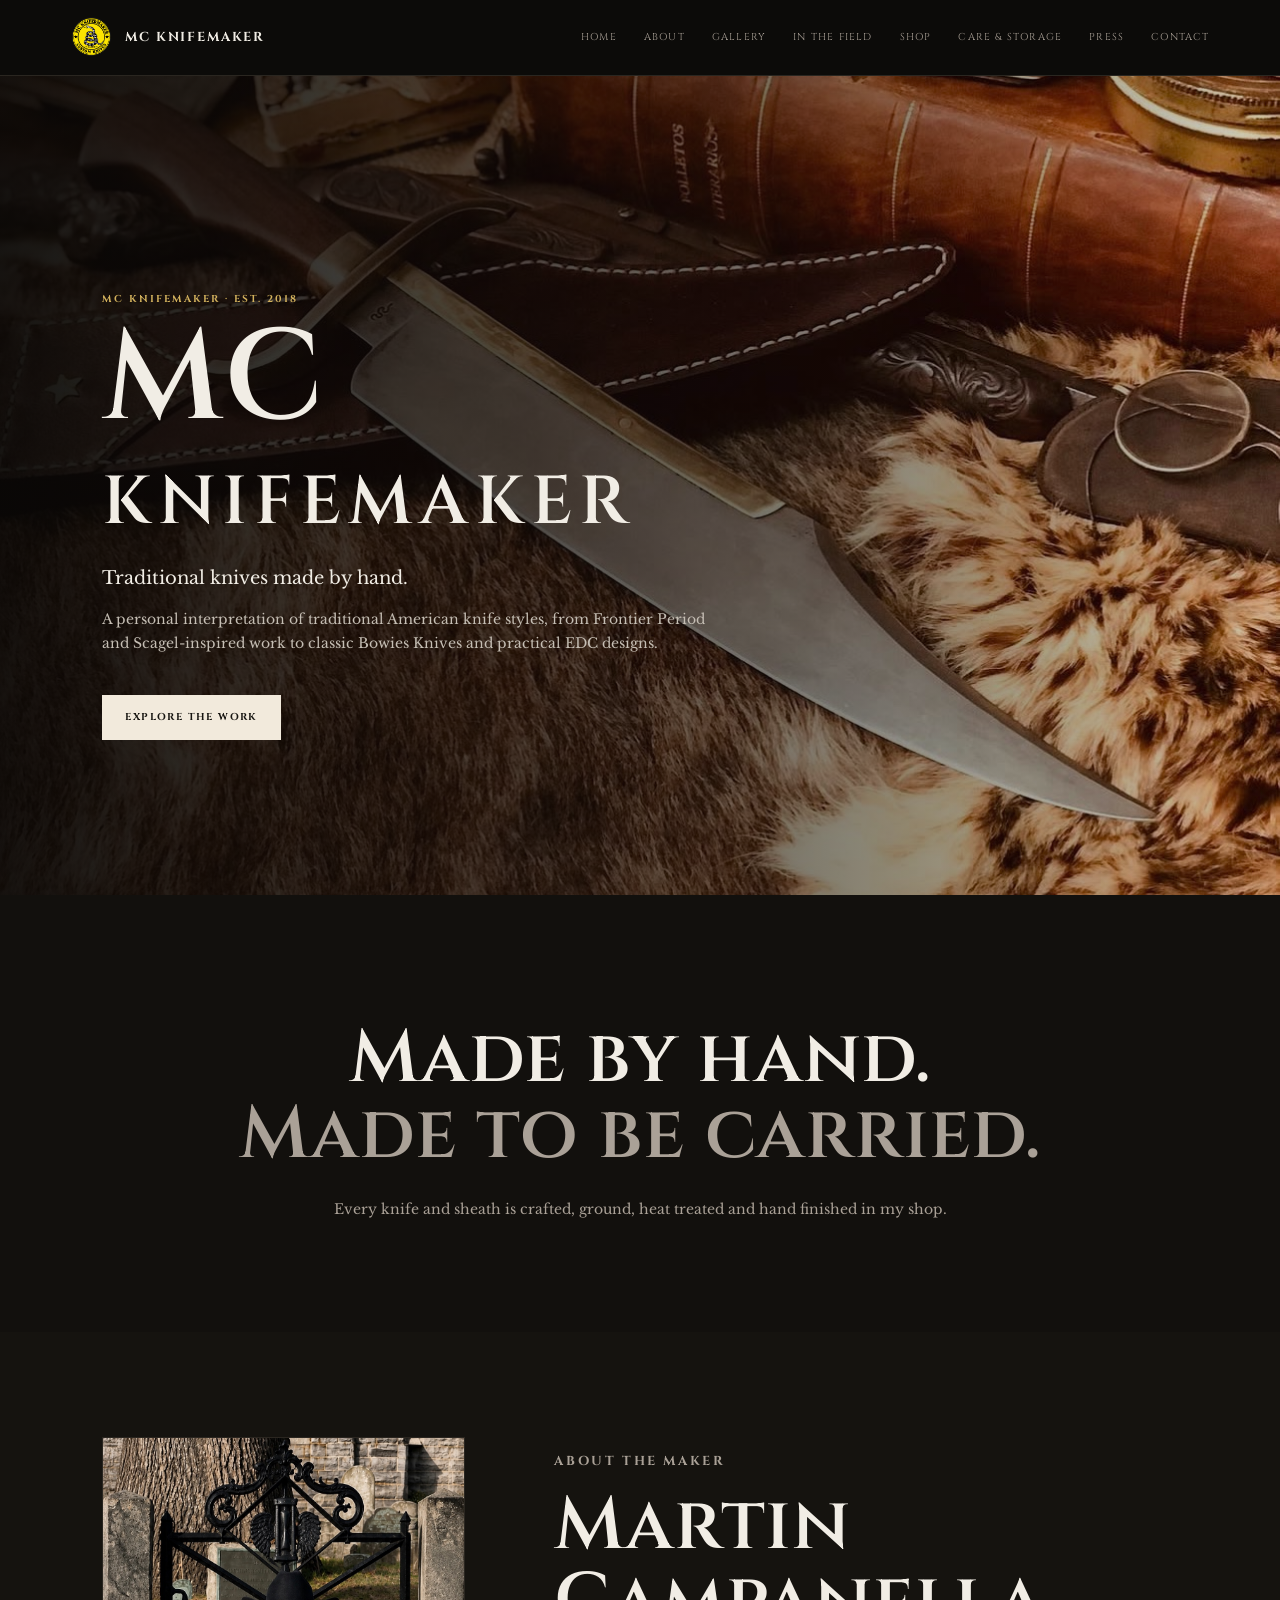
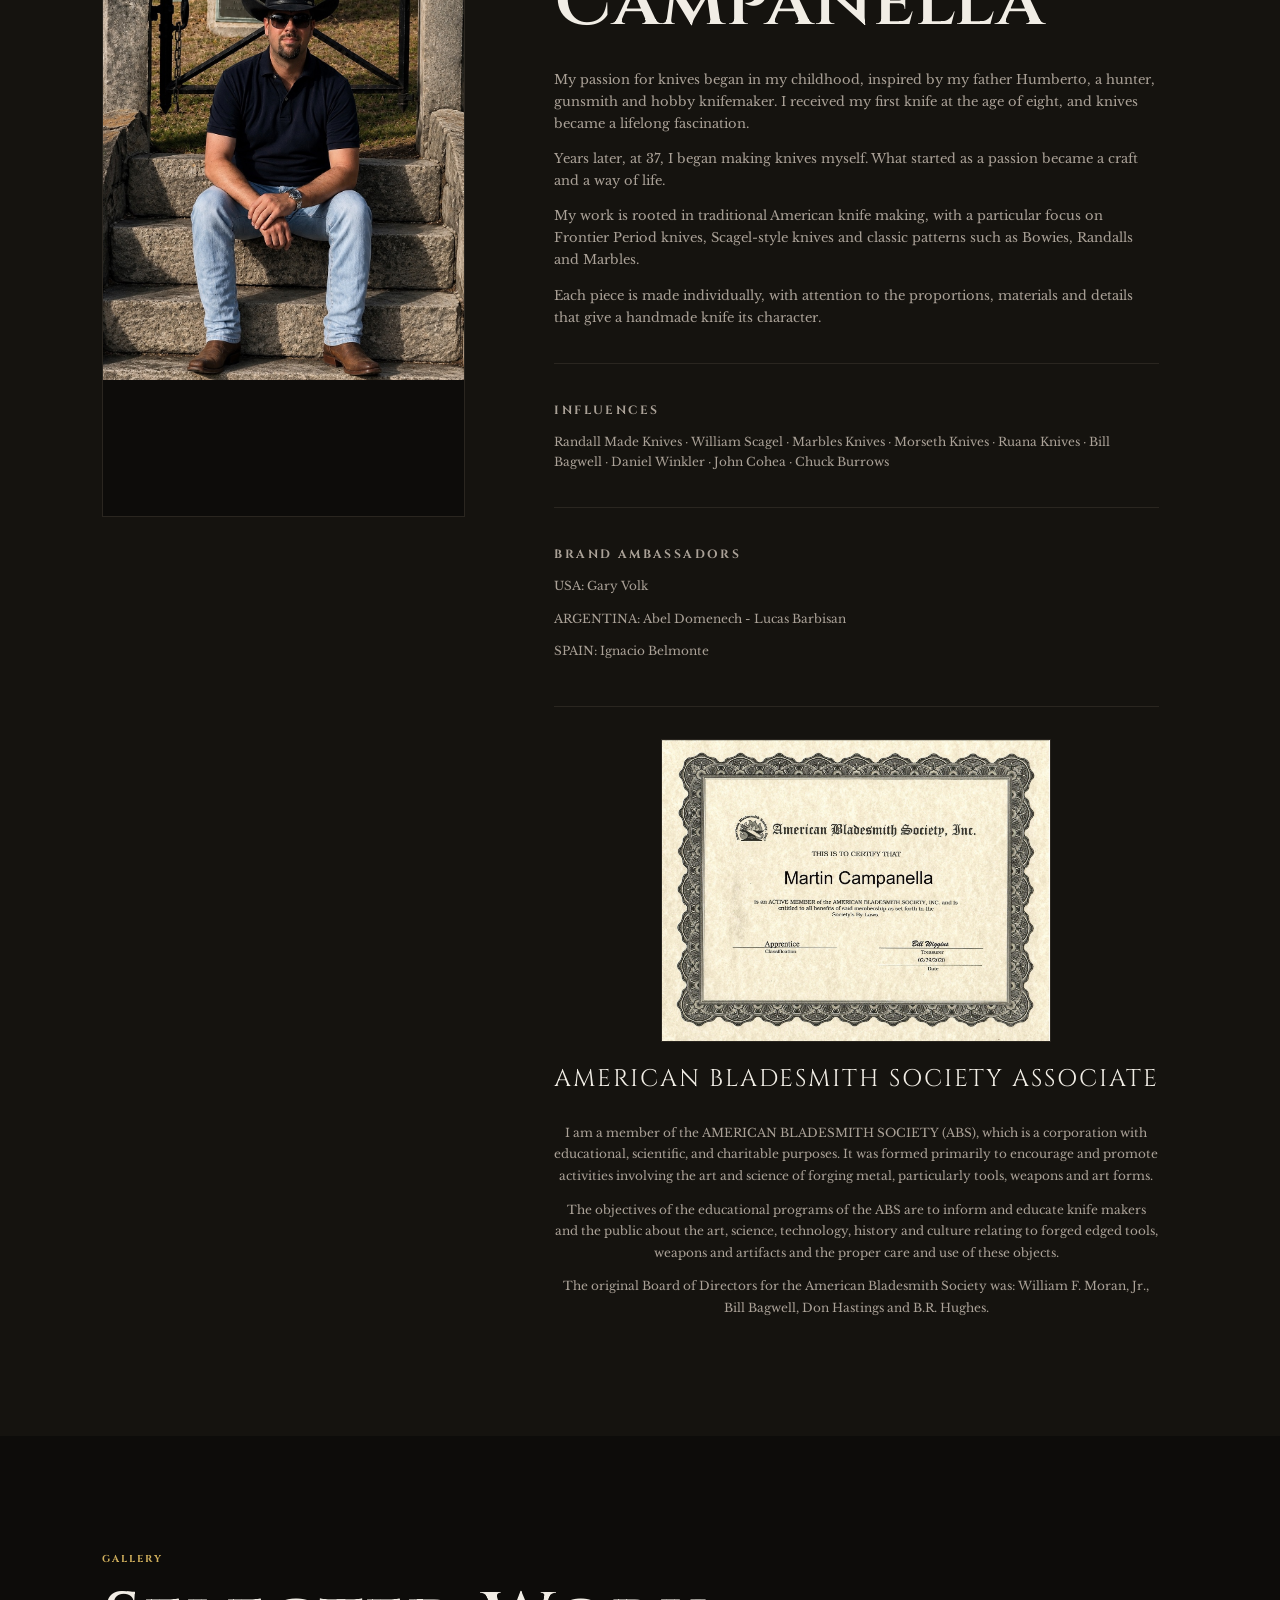
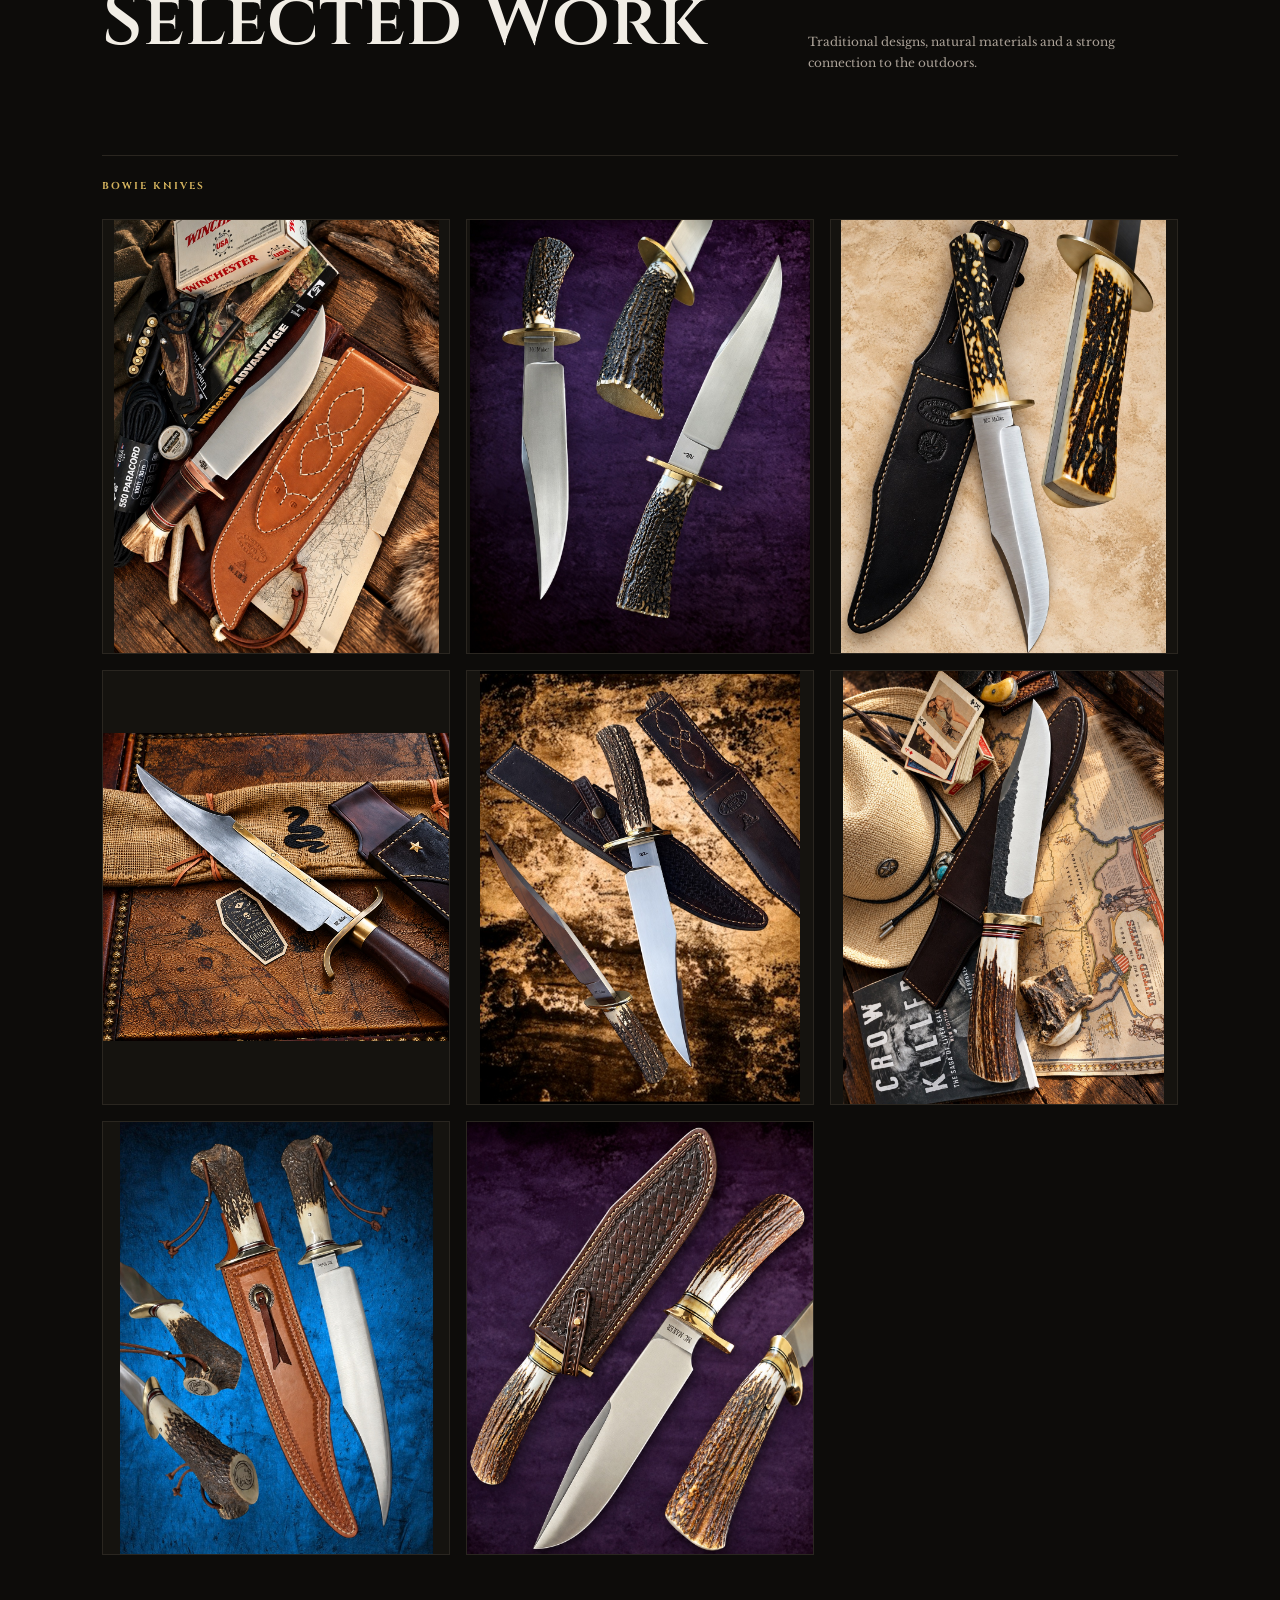
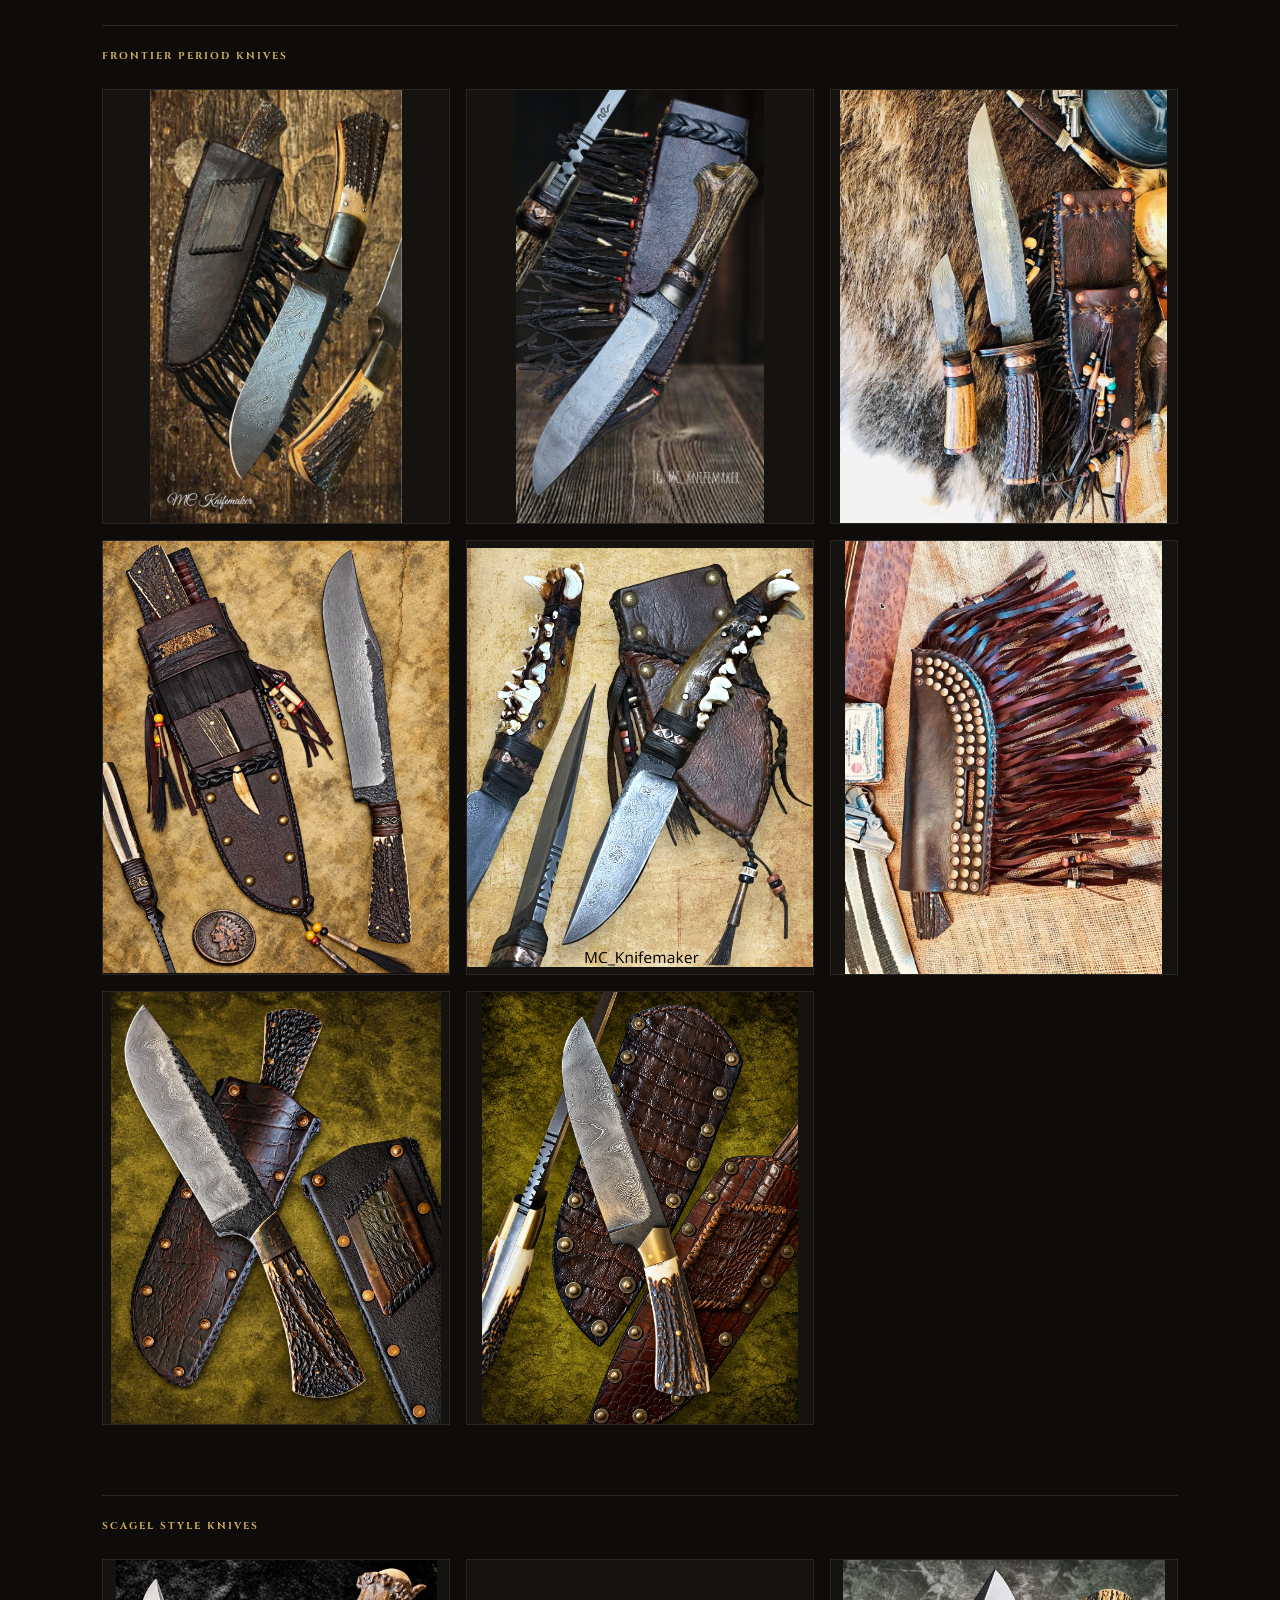
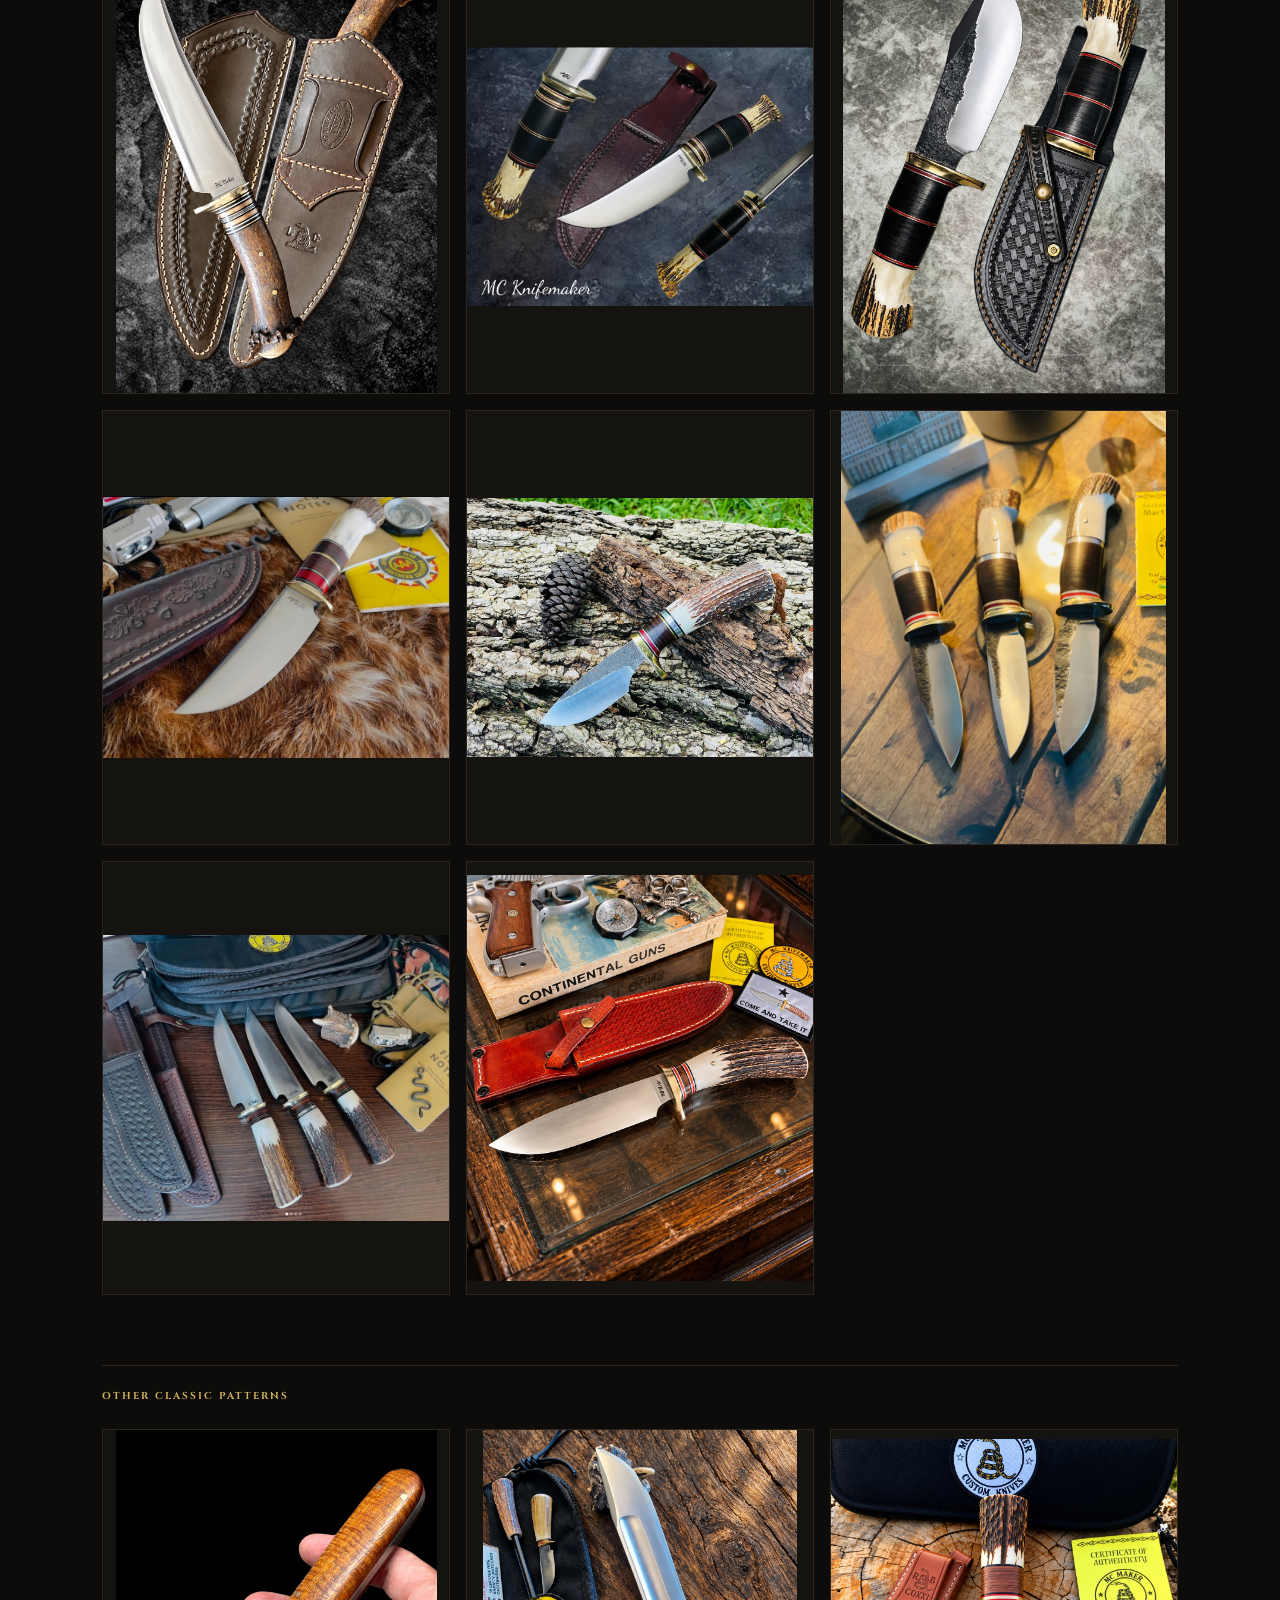
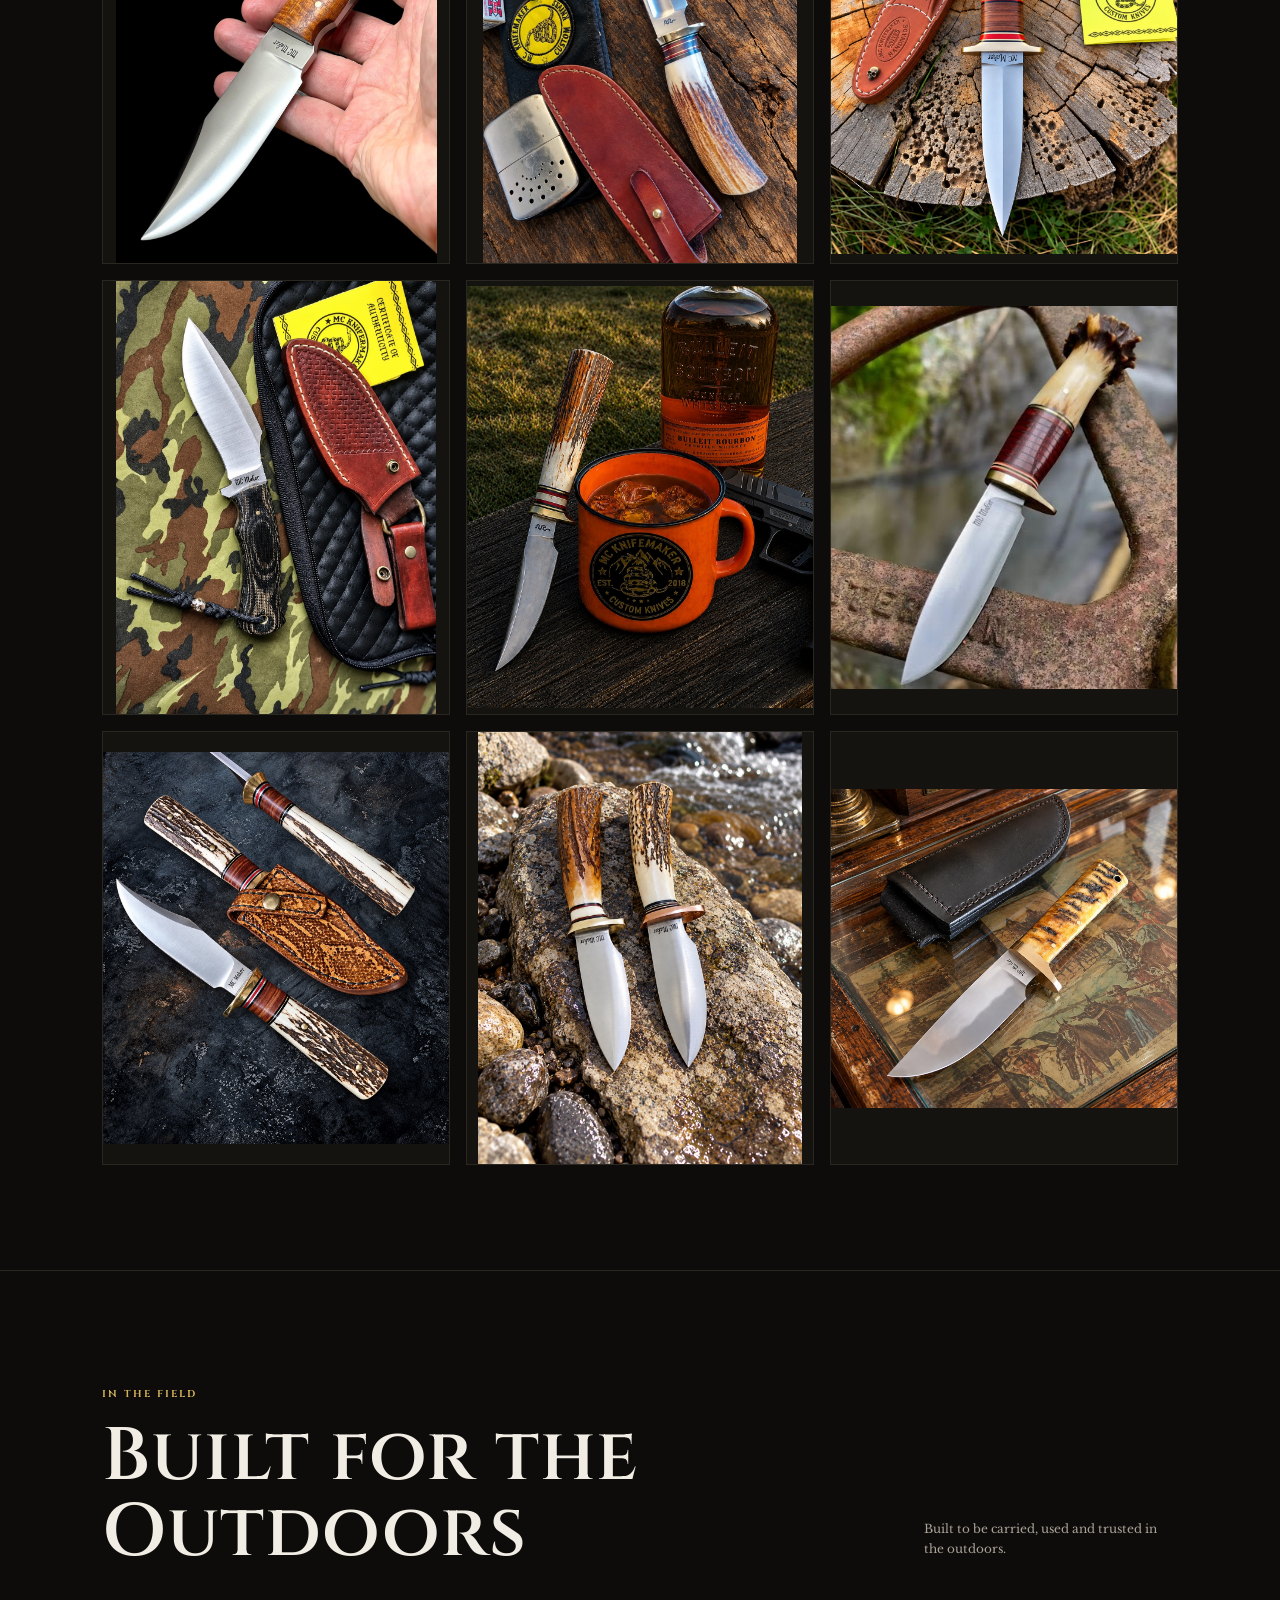
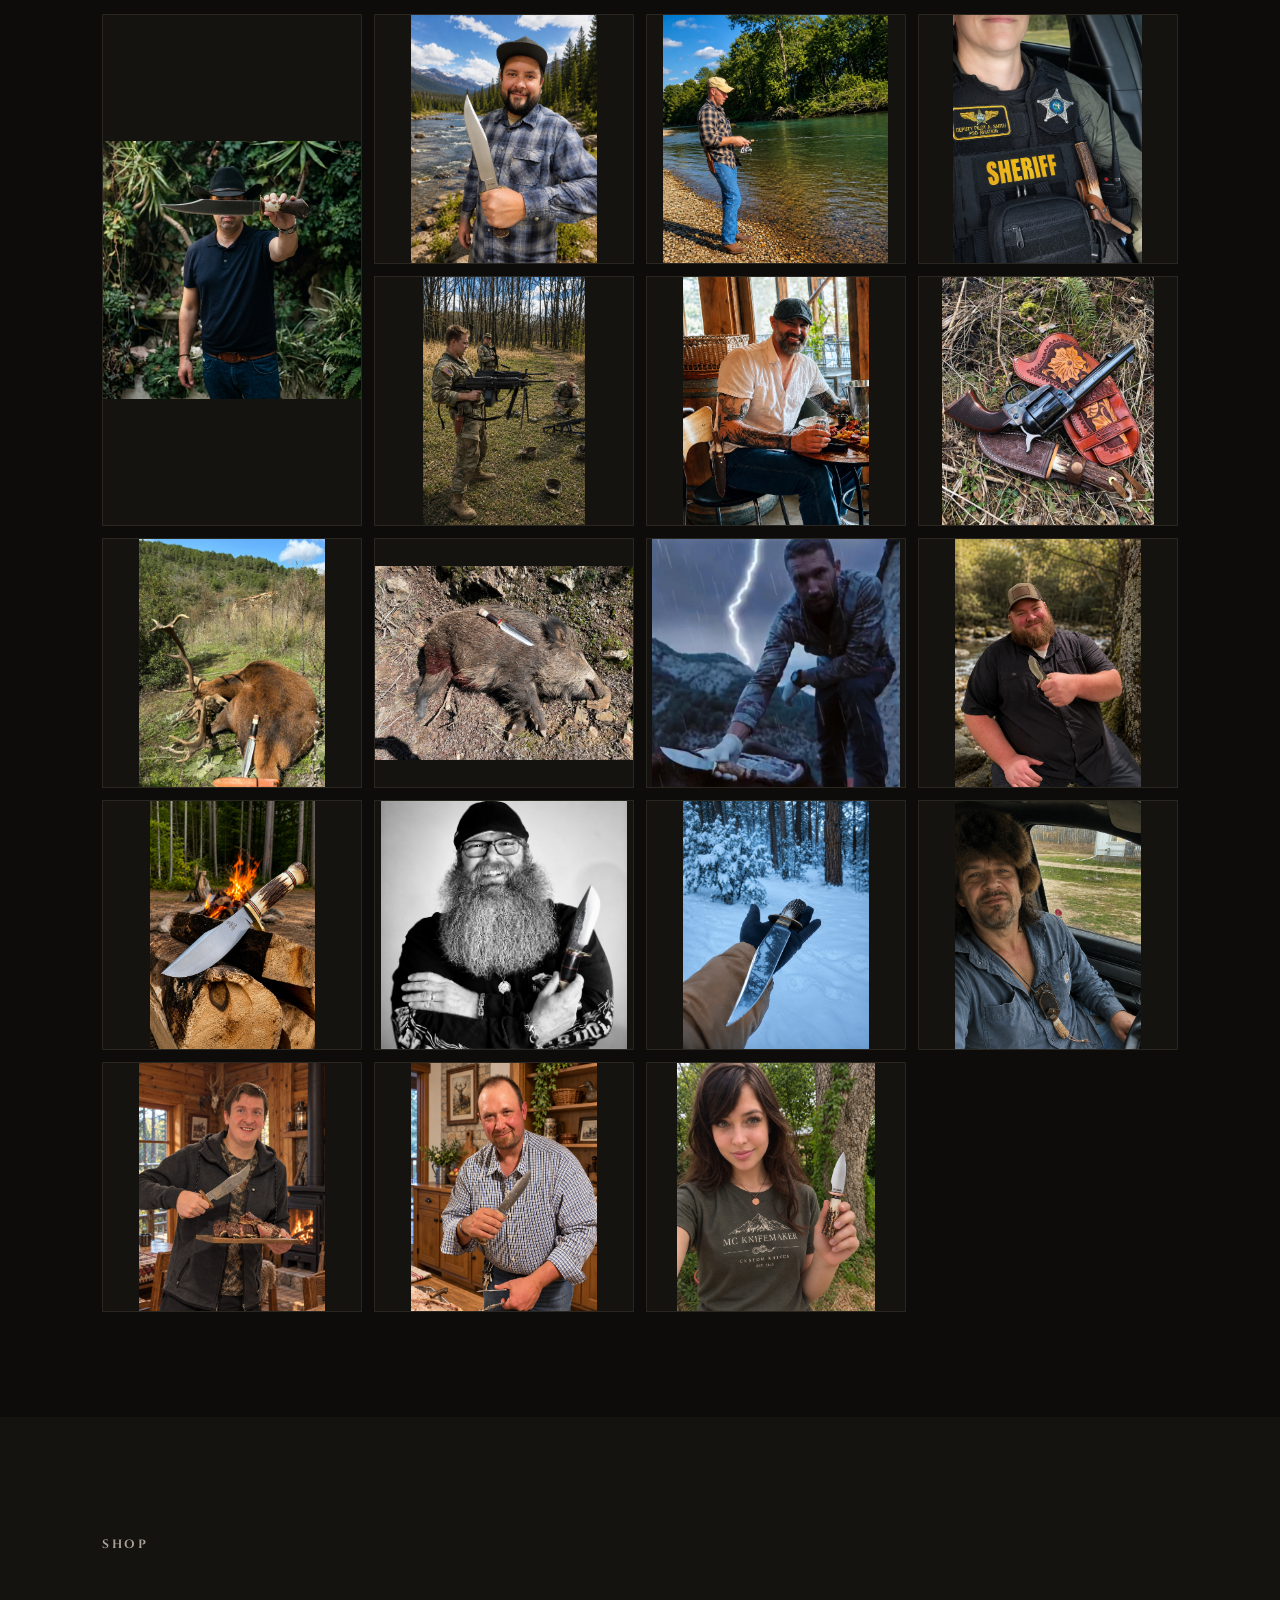
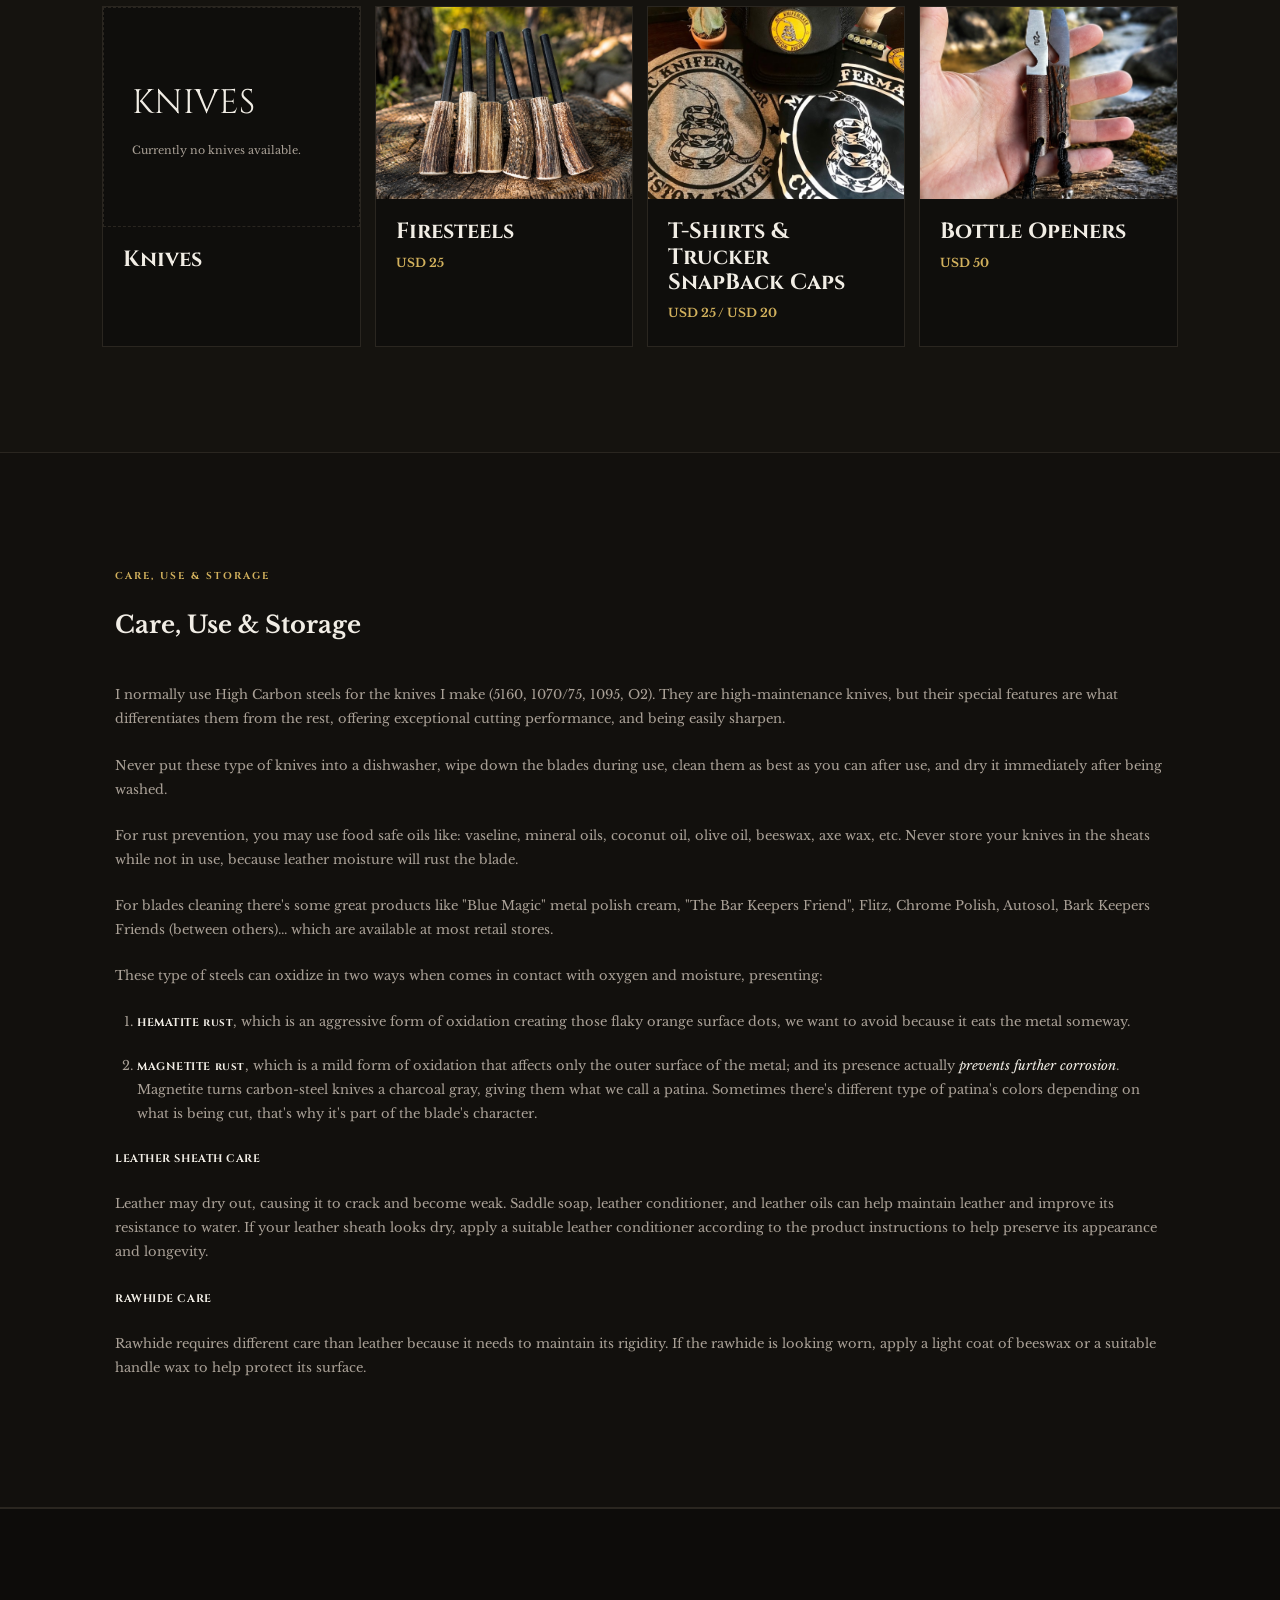
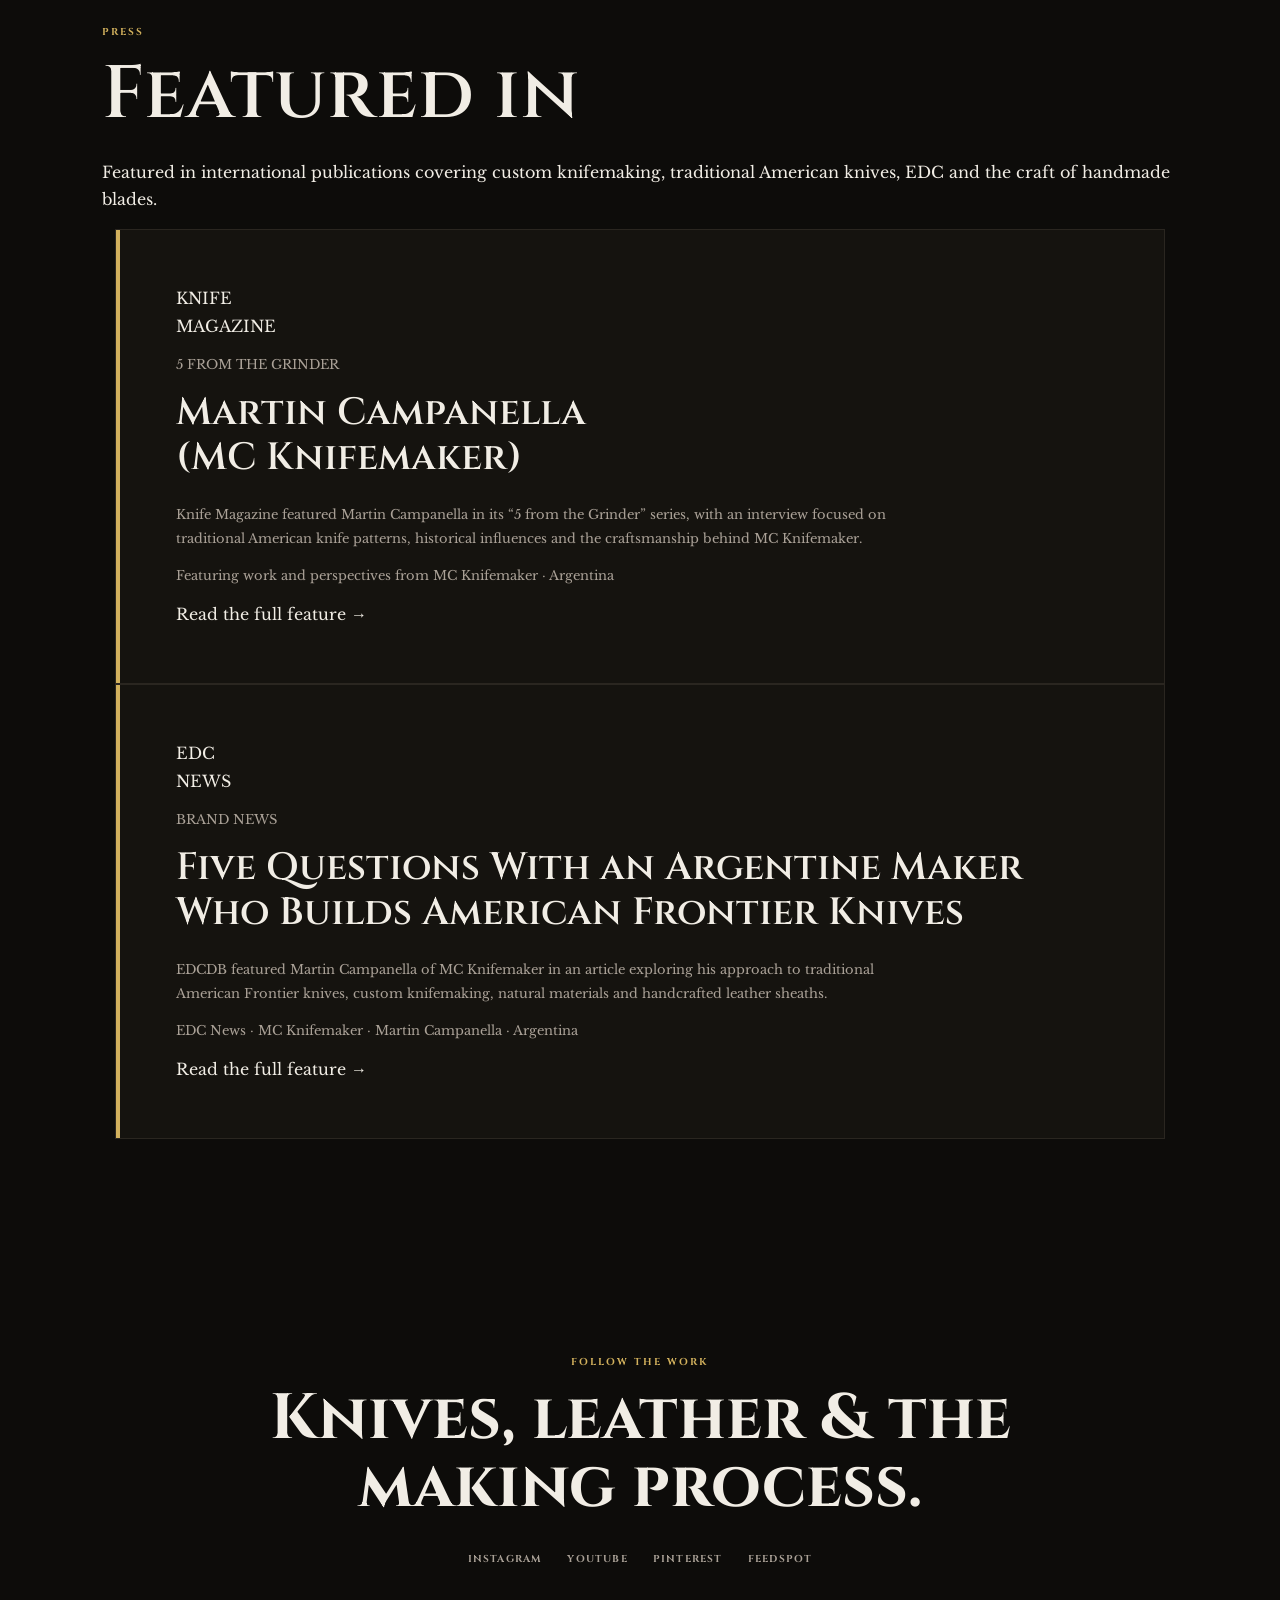
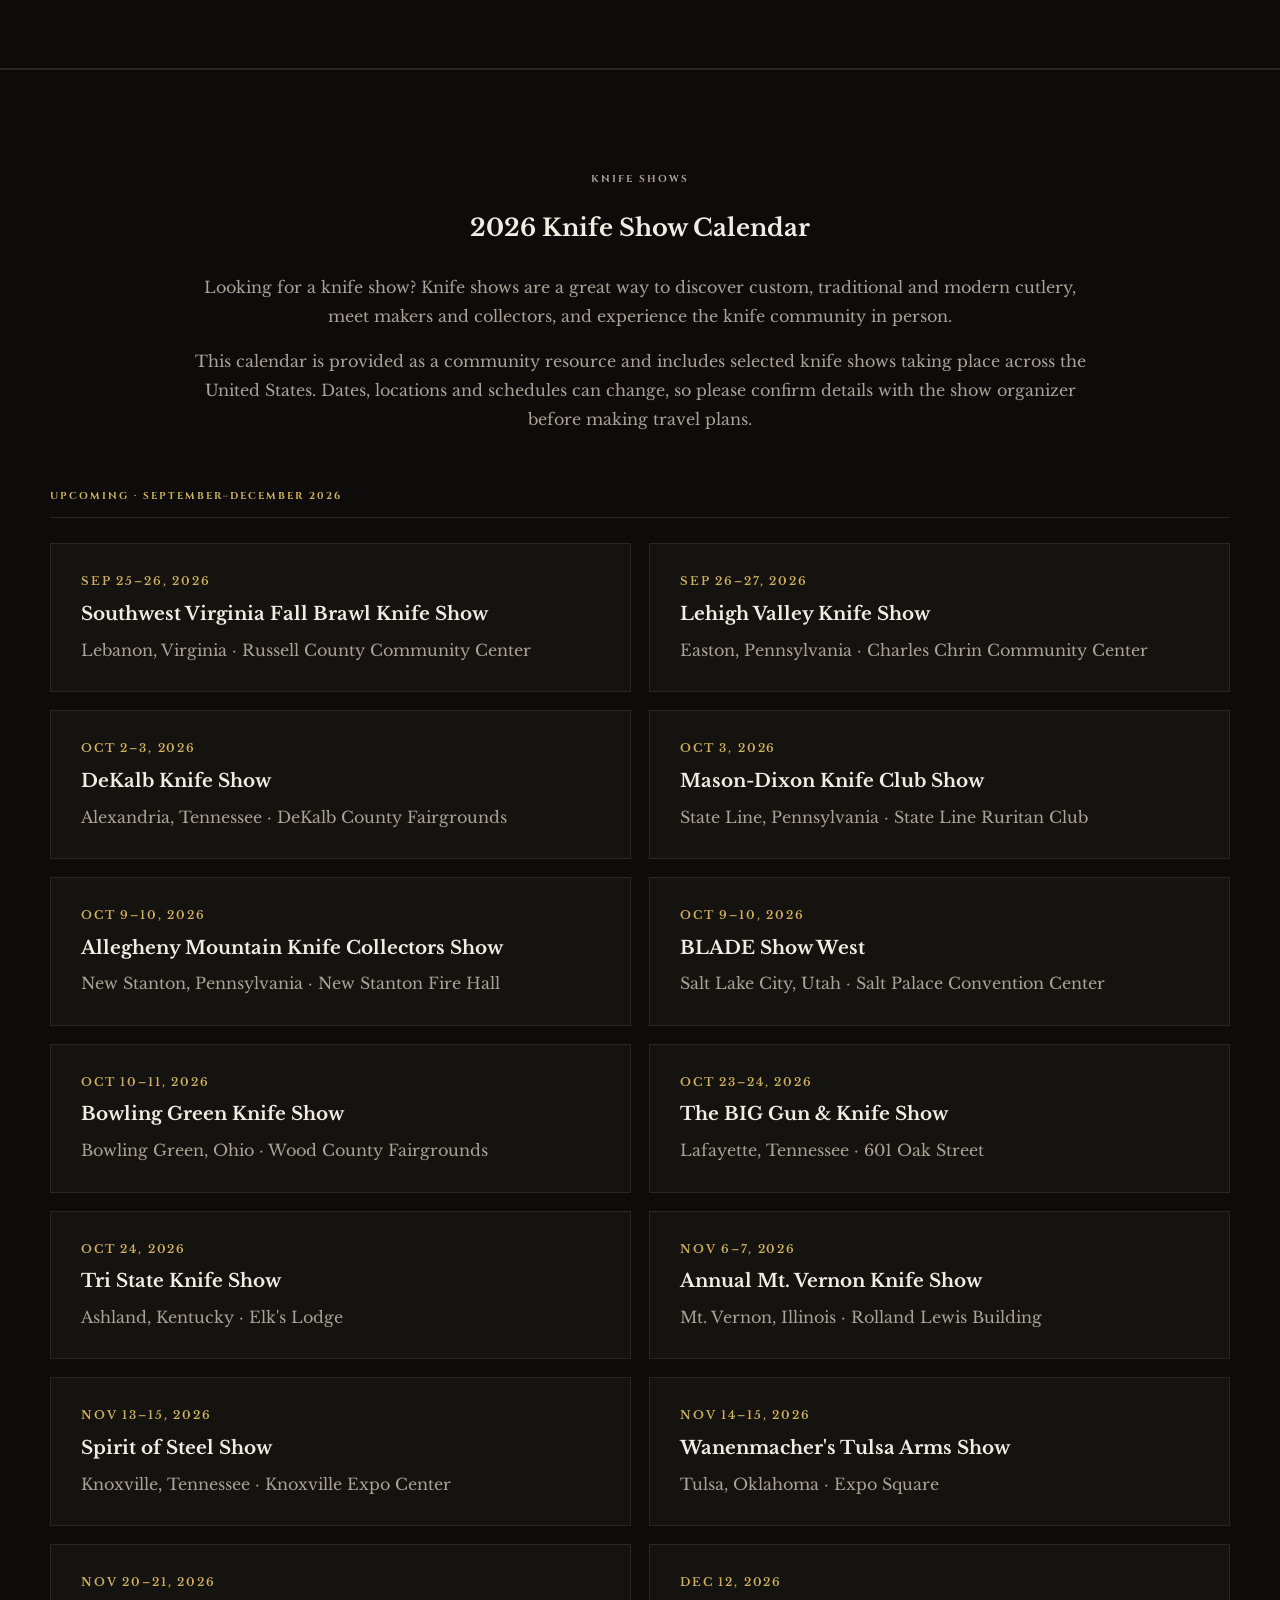
==== commit 910bcfb2: "Add files via upload" ====
--- a/index.html
+++ b/index.html
@@ -108,36 +108,88 @@
   </div>
 </section>
 
-<section id="gallery" class="section">
+
+<section id="gallery" class="section gallery-section">
+
   <div class="section-head">
-    <p class="eyebrow">GALLERY</p>
+    <div>
+      <p class="eyebrow">GALLERY</p>
+      <h2>Selected Work</h2>
+    </div>
     <p>Traditional designs, natural materials and a strong connection to the outdoors.</p>
   </div>
-  <div class="gallery">
-    <figure><img src="assets/Gallery1.jpeg" alt="MC Knifemaker handmade knife">
-    </figure><figure><img src="assets/Gallery2.jpeg" alt="MC Knifemaker handmade knife">
-    </figure><figure><img src="assets/Gallery3.jpeg" alt="MC Knifemaker handmade knife">
-    </figure><figure><img src="assets/Gallery4.jpeg" alt="MC Knifemaker handmade knife">
-    </figure><figure><img src="assets/Gallery5.jpeg" alt="MC Knifemaker handmade knife">
-    </figure><figure><img src="assets/Gallery6.jpeg" alt="MC Knifemaker handmade knife">
-    </figure><figure><img src="assets/Gallery7.jpeg" alt="MC Knifemaker handmade knife">
-    </figure><figure><img src="assets/Gallery8.jpeg" alt="MC Knifemaker handmade knife">
-    </figure><figure><img src="assets/Gallery9.jpg" alt="MC Knifemaker handmade knife">
-    </figure><figure><img src="assets/Gallery10.jpeg" alt="MC Knifemaker handmade knife">
-    </figure><figure><img src="assets/Gallery11.jpeg" alt="MC Knifemaker handmade knife">
-    </figure><figure><img src="assets/Gallery12.jpeg" alt="MC Knifemaker handmade knife">
-    </figure><figure><img src="assets/Gallery13.jpeg" alt="MC Knifemaker handmade knife">
-    </figure><figure><img src="assets/Gallery14.jpeg" alt="MC Knifemaker handmade knife">
-    </figure><figure><img src="assets/Gallery15.jpeg" alt="MC Knifemaker handmade knife">
-    </figure><figure><img src="assets/Gallery16.jpeg" alt="MC Knifemaker handmade knife">
-    </figure><figure><img src="assets/Gallery17.jpeg" alt="MC Knifemaker handmade knife">
-    </figure><figure><img src="assets/Gallery18.jpeg" alt="MC Knifemaker handmade knife">
-    </figure><figure><img src="assets/Gallery19.jpeg" alt="MC Knifemaker handmade knife">
-    </figure><figure><img src="assets/Gallery20.jpeg" alt="MC Knifemaker handmade knife">
-    </figure><figure><img src="assets/Gallery21.jpg" alt="MC Knifemaker handmade knife">
-  </figure>
-  </div>
-</section>
+
+  <!-- BOWIE KNIVES -->
+  <div class="gallery-category">
+    <div class="gallery-category-head">
+      <p class="eyebrow">BOWIE KNIVES</p>
+    </div>
+    <div class="gallery">
+      <figure><img src="assets/gallery/bowie/bowie-01.jpg" alt="MC Knifemaker Bowie knife"></figure>
+      <figure><img src="assets/gallery/bowie/bowie-02.jpg" alt="MC Knifemaker Bowie knife"></figure>
+      <figure><img src="assets/gallery/bowie/bowie-03.jpg" alt="MC Knifemaker Bowie knife"></figure>
+      <figure><img src="assets/gallery/bowie/bowie-04.jpg" alt="MC Knifemaker Bowie knife"></figure>
+      <figure><img src="assets/gallery/bowie/bowie-05.jpg" alt="MC Knifemaker Bowie knife"></figure>
+      <figure><img src="assets/gallery/bowie/bowie-06.jpg" alt="MC Knifemaker Bowie knife"></figure>
+      <figure><img src="assets/gallery/bowie/bowie-07.jpg" alt="MC Knifemaker Bowie knife"></figure>
+      <figure><img src="assets/gallery/bowie/bowie-08.jpg" alt="MC Knifemaker Bowie knife"></figure>
+    </div>
+  </div>
+
+  <!-- FRONTIER PERIOD KNIVES -->
+  <div class="gallery-category">
+    <div class="gallery-category-head">
+      <p class="eyebrow">FRONTIER PERIOD KNIVES</p>
+    </div>
+    <div class="gallery">
+      <figure><img src="assets/gallery/frontier/frontier-01.jpg" alt="MC Knifemaker Frontier Period knife"></figure>
+      <figure><img src="assets/gallery/frontier/frontier-02.jpg" alt="MC Knifemaker Frontier Period knife"></figure>
+      <figure><img src="assets/gallery/frontier/frontier-03.jpg" alt="MC Knifemaker Frontier Period knife"></figure>
+      <figure><img src="assets/gallery/frontier/frontier-04.jpg" alt="MC Knifemaker Frontier Period knife"></figure>
+      <figure><img src="assets/gallery/frontier/frontier-05.jpg" alt="MC Knifemaker Frontier Period knife"></figure>
+      <figure><img src="assets/gallery/frontier/frontier-06.jpg" alt="MC Knifemaker Frontier Period knife"></figure>
+      <figure><img src="assets/gallery/frontier/frontier-07.jpg" alt="MC Knifemaker Frontier Period knife"></figure>
+      <figure><img src="assets/gallery/frontier/frontier-08.jpg" alt="MC Knifemaker Frontier Period knife"></figure>
+    </div>
+  </div>
+
+  <!-- SCAGEL STYLE KNIVES -->
+  <div class="gallery-category">
+    <div class="gallery-category-head">
+      <p class="eyebrow">SCAGEL STYLE KNIVES</p>
+    </div>
+    <div class="gallery">
+      <figure><img src="assets/gallery/scagel/scagel-01.jpg" alt="MC Knifemaker Scagel style knife"></figure>
+      <figure><img src="assets/gallery/scagel/scagel-02.jpg" alt="MC Knifemaker Scagel style knife"></figure>
+      <figure><img src="assets/gallery/scagel/scagel-03.jpg" alt="MC Knifemaker Scagel style knife"></figure>
+      <figure><img src="assets/gallery/scagel/scagel-04.jpg" alt="MC Knifemaker Scagel style knife"></figure>
+      <figure><img src="assets/gallery/scagel/scagel-05.jpg" alt="MC Knifemaker Scagel style knife"></figure>
+      <figure><img src="assets/gallery/scagel/scagel-06.jpg" alt="MC Knifemaker Scagel style knife"></figure>
+      <figure><img src="assets/gallery/scagel/scagel-07.jpg" alt="MC Knifemaker Scagel style knife"></figure>
+      <figure><img src="assets/gallery/scagel/scagel-08.jpg" alt="MC Knifemaker Scagel style knife"></figure>
+    </div>
+  </div>
+
+  <!-- OTHER CLASSIC PATTERNS -->
+  <div class="gallery-category">
+    <div class="gallery-category-head">
+      <p class="eyebrow">OTHER CLASSIC PATTERNS</p>
+    </div>
+    <div class="gallery">
+      <figure><img src="assets/gallery/other/other-01.jpg" alt="MC Knifemaker traditional knife"></figure>
+      <figure><img src="assets/gallery/other/other-02.jpg" alt="MC Knifemaker traditional knife"></figure>
+      <figure><img src="assets/gallery/other/other-03.jpg" alt="MC Knifemaker traditional knife"></figure>
+      <figure><img src="assets/gallery/other/other-04.jpg" alt="MC Knifemaker traditional knife"></figure>
+      <figure><img src="assets/gallery/other/other-05.jpg" alt="MC Knifemaker traditional knife"></figure>
+      <figure><img src="assets/gallery/other/other-06.jpg" alt="MC Knifemaker traditional knife"></figure>
+      <figure><img src="assets/gallery/other/other-07.jpg" alt="MC Knifemaker traditional knife"></figure>
+      <figure><img src="assets/gallery/other/other-09.jpg" alt="MC Knifemaker traditional knife"></figure>
+      <figure><img src="assets/gallery/other/other-10.jpg" alt="MC Knifemaker traditional knife"></figure>
+    </div>
+  </div>
+
+</section>
+
 
 <section id="field" class="field section">
   <div class="field-inner">
@@ -244,6 +296,7 @@
       <p class="eyebrow">CARE, USE &amp; STORAGE</p>
       <h2>Care, Use &amp; Storage</h2>
     </div>
+
     <div class="care-copy">
       <p>I normally use High Carbon steels for the knives I make (5160, 1070/75, 1095, O2). They are high-maintenance knives, but their special features are what differentiates them from the rest, offering exceptional cutting performance, and being easily sharpen.</p>
       <p>Never put these type of knives into a dishwasher, wipe down the blades during use, clean them as best as you can after use, and dry it immediately after being washed.</p>
@@ -254,40 +307,122 @@
         <li><strong>HEMATITE rust</strong>, which is an aggressive form of oxidation creating those flaky orange surface dots, we want to avoid because it eats the metal someway.</li>
         <li><strong>MAGNETITE rust</strong>, which is a mild form of oxidation that affects only the outer surface of the metal; and its presence actually <em>prevents further corrosion</em>. Magnetite turns carbon-steel knives a charcoal gray, giving them what we call a patina. Sometimes there's different type of patina's colors depending on what is being cut, that's why it's part of the blade's character.</li>
       </ol>
-    </div>
-  </div>
+
+
+<p><strong>LEATHER SHEATH CARE</strong></p>
+
+<p>
+  Leather may dry out, causing it to crack and become weak.
+  Saddle soap, leather conditioner, and leather oils can help
+  maintain leather and improve its resistance to water.
+  If your leather sheath looks dry, apply a suitable leather
+  conditioner according to the product instructions to help
+  preserve its appearance and longevity.
+</p>
+
+<p><strong>RAWHIDE CARE</strong></p>
+
+<p>
+  Rawhide requires different care than leather because it needs
+  to maintain its rigidity. If the rawhide is looking worn,
+  apply a light coat of beeswax or a suitable handle wax to
+  help protect its surface.
+</p>
+
+    </div>
+
+
+
 </section>
 
 <section id="press" class="press section">
-  <div class="section-head">
-    <div>
+  <div class="press-inner">
+
+    <div class="press-heading">
       <p class="eyebrow">PRESS</p>
-      <h2>Featured In</h2>
-    </div>
-    <p>Selected publications and features highlighting the work of MC Knifemaker.</p>
-  </div>
-
-  <article class="press-card">
-    <div class="press-content">
-      <p class="press-source">KNIFE MAGAZINE</p>
-      <h3>5 from the Grinder: Martin Campanella (MC Knifemaker)</h3>
-      <p>
-        Knife Magazine featured Martin Campanella of MC Knifemaker in
-        “5 from the Grinder,” highlighting his approach to traditional
-        American knife making, his influences and his work as a bladesmith.
+      <h2>Featured in</h2>
+      <p class="press-intro">
+        Featured in international publications covering custom knifemaking,
+        traditional American knives, EDC and the craft of handmade blades.
       </p>
-
-      <a
-        class="press-link"
-        href="https://blademag.com/5-from-the-grinder-martin-campanella-mc-knifemaker/"
-        target="_blank"
-        rel="noopener">
-        Read the full feature →
-      </a>
-    </div>
-  </article>
-</section>
-
+    </div>
+
+    <!-- KNIFE MAGAZINE -->
+    <article class="press-card">
+      <div class="press-card-mark">
+        KNIFE<br><span>MAGAZINE</span>
+      </div>
+
+      <div class="press-card-copy">
+        <p class="press-kicker">5 FROM THE GRINDER</p>
+
+        <h3>
+          Martin Campanella<br>
+          <span>(MC Knifemaker)</span>
+        </h3>
+
+        <p>
+          Knife Magazine featured Martin Campanella in its
+          “5 from the Grinder” series, with an interview focused on
+          traditional American knife patterns, historical influences
+          and the craftsmanship behind MC Knifemaker.
+        </p>
+
+        <p class="press-meta">
+          Featuring work and perspectives from MC Knifemaker · Argentina
+        </p>
+
+        <a
+          class="press-button"
+          href="https://www.knifemagazine.com/5-from-the-grinder-martin-campanella-mc-knifemaker/"
+          target="_blank"
+          rel="noopener noreferrer">
+          Read the full feature →
+        </a>
+      </div>
+    </article>
+
+
+    <!-- EDCDB -->
+    <article class="press-card">
+
+      <div class="press-card-mark">
+        EDC<br><span>NEWS</span>
+      </div>
+
+      <div class="press-card-copy">
+
+        <p class="press-kicker">BRAND NEWS</p>
+
+        <h3>
+          Five Questions With an Argentine Maker<br>
+          <span>Who Builds American Frontier Knives</span>
+        </h3>
+
+        <p>
+          EDCDB featured Martin Campanella of MC Knifemaker in an article
+          exploring his approach to traditional American Frontier knives,
+          custom knifemaking, natural materials and handcrafted leather
+          sheaths.
+        </p>
+
+        <p class="press-meta">
+          EDC News · MC Knifemaker · Martin Campanella · Argentina
+        </p>
+
+        <a
+          class="press-button"
+          href="https://edcdb.com/news/five-questions-with-an-argentine-maker-who-builds-american-frontier-knives"
+          target="_blank"
+          rel="noopener noreferrer">
+          Read the full feature →
+        </a>
+
+      </div>
+    </article>
+
+  </div>
+</section>
 <section class="social-band">
   <p class="eyebrow">FOLLOW THE WORK</p>
   <h2>Knives, leather &amp; the making process.</h2>
--- a/style.css
+++ b/style.css
@@ -1140,4 +1140,88 @@
     font-size: 1.05rem;
   }
 
-}+}
+
+
+/* =========================================================
+   GALLERY — MC KNIFEMAKER COLLECTIONS
+   ========================================================= */
+
+.gallery-section {
+  background: var(--bg);
+}
+
+.gallery-category {
+  margin-top: 70px;
+}
+
+.gallery-category-head {
+  border-top: 1px solid var(--line);
+  padding-top: 22px;
+  margin-bottom: 24px;
+}
+
+.gallery-category-head .eyebrow {
+  margin: 0;
+  color: var(--gold);
+}
+
+/* Three columns on desktop */
+
+.gallery-category .gallery {
+  display: grid;
+  grid-template-columns: repeat(3, minmax(0, 1fr));
+  gap: 16px;
+}
+
+.gallery-category .gallery figure {
+  margin: 0;
+  padding: 0;
+  aspect-ratio: 4 / 5;
+  overflow: hidden;
+  background: var(--panel);
+  border: 1px solid var(--line);
+}
+
+.gallery-category .gallery figure img {
+  display: block;
+  width: 100%;
+  height: 100%;
+  object-fit: contain;
+  object-position: center;
+  transition: transform .4s ease;
+}
+
+.gallery-category .gallery figure:hover img {
+  transform: scale(1.025);
+}
+
+/* Tablet */
+
+@media (max-width: 900px) {
+  .gallery-category {
+    margin-top: 55px;
+  }
+
+  .gallery-category .gallery {
+    grid-template-columns: repeat(2, minmax(0, 1fr));
+    gap: 12px;
+  }
+}
+
+/* Mobile */
+
+@media (max-width: 560px) {
+  .gallery-category {
+    margin-top: 45px;
+  }
+
+  .gallery-category .gallery {
+    grid-template-columns: repeat(2, minmax(0, 1fr));
+    gap: 8px;
+  }
+
+  .gallery-category .gallery figure {
+    aspect-ratio: 3 / 4;
+  }
+}
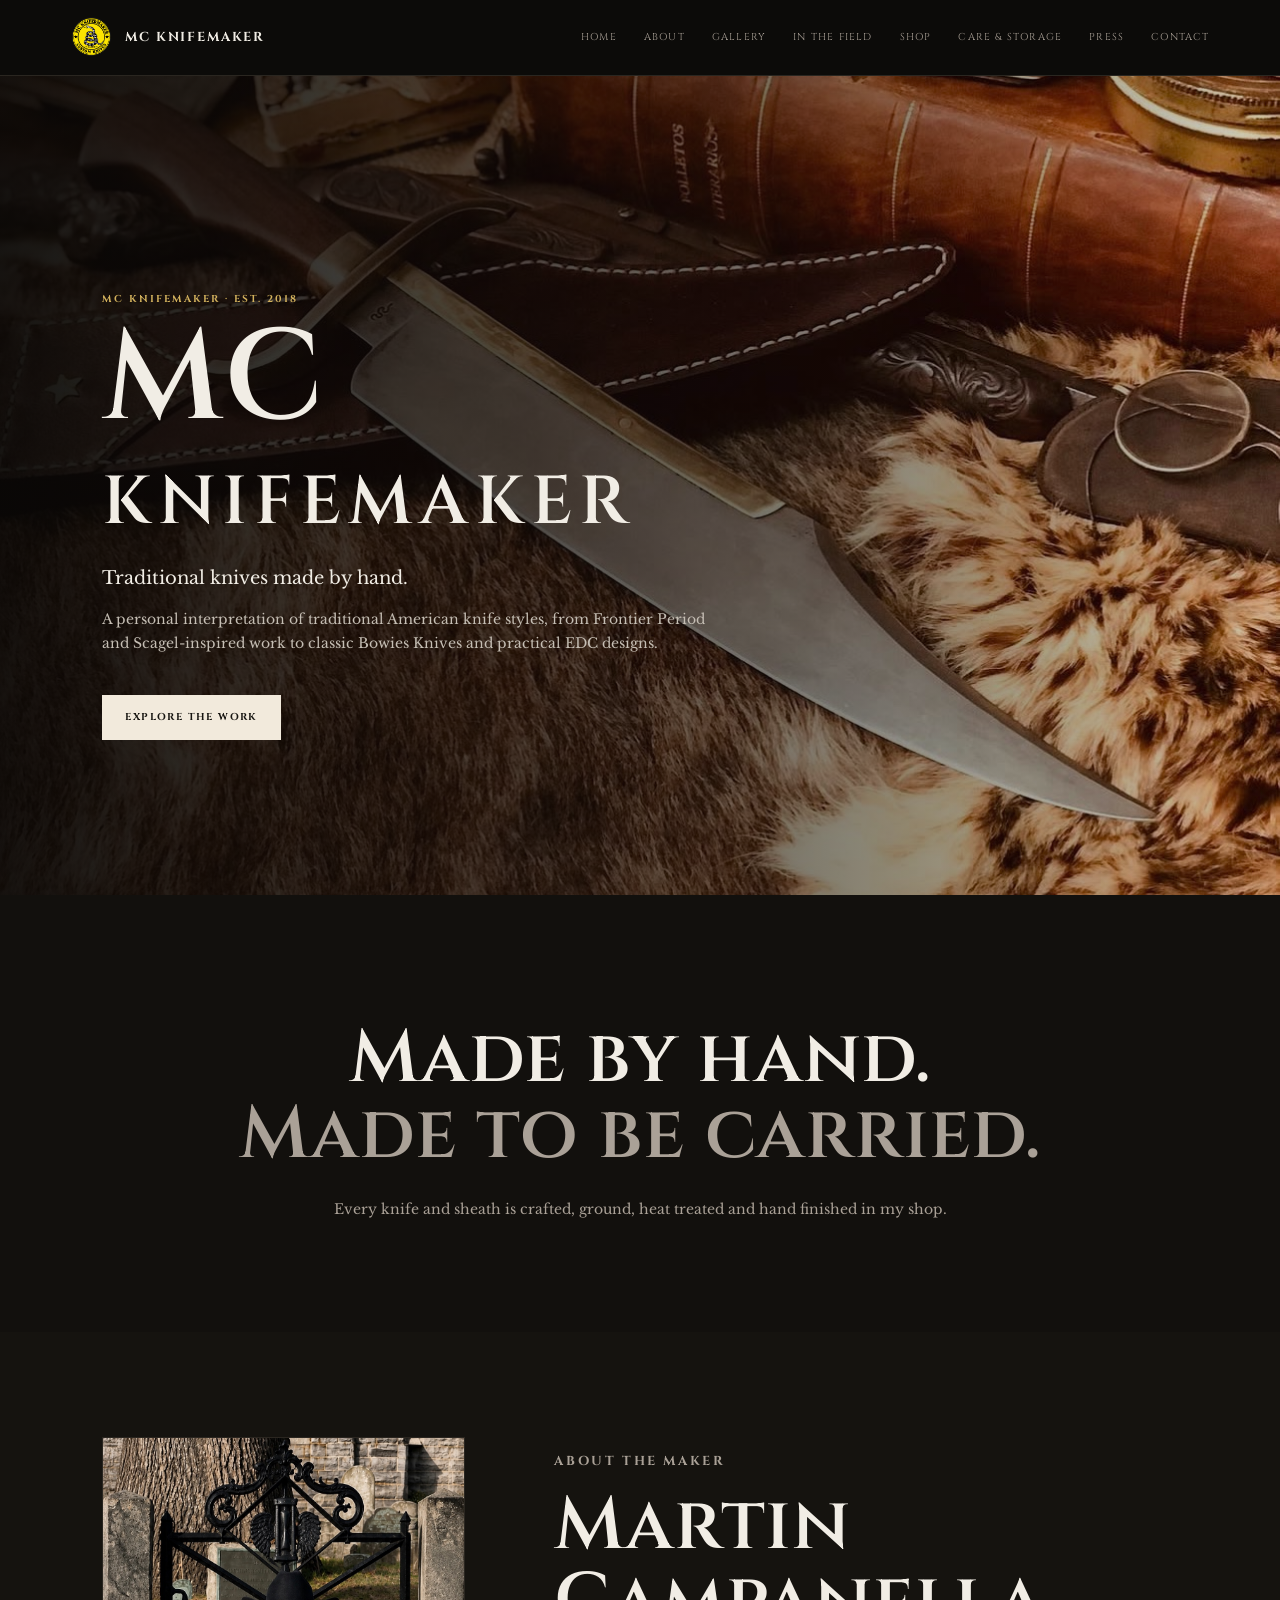
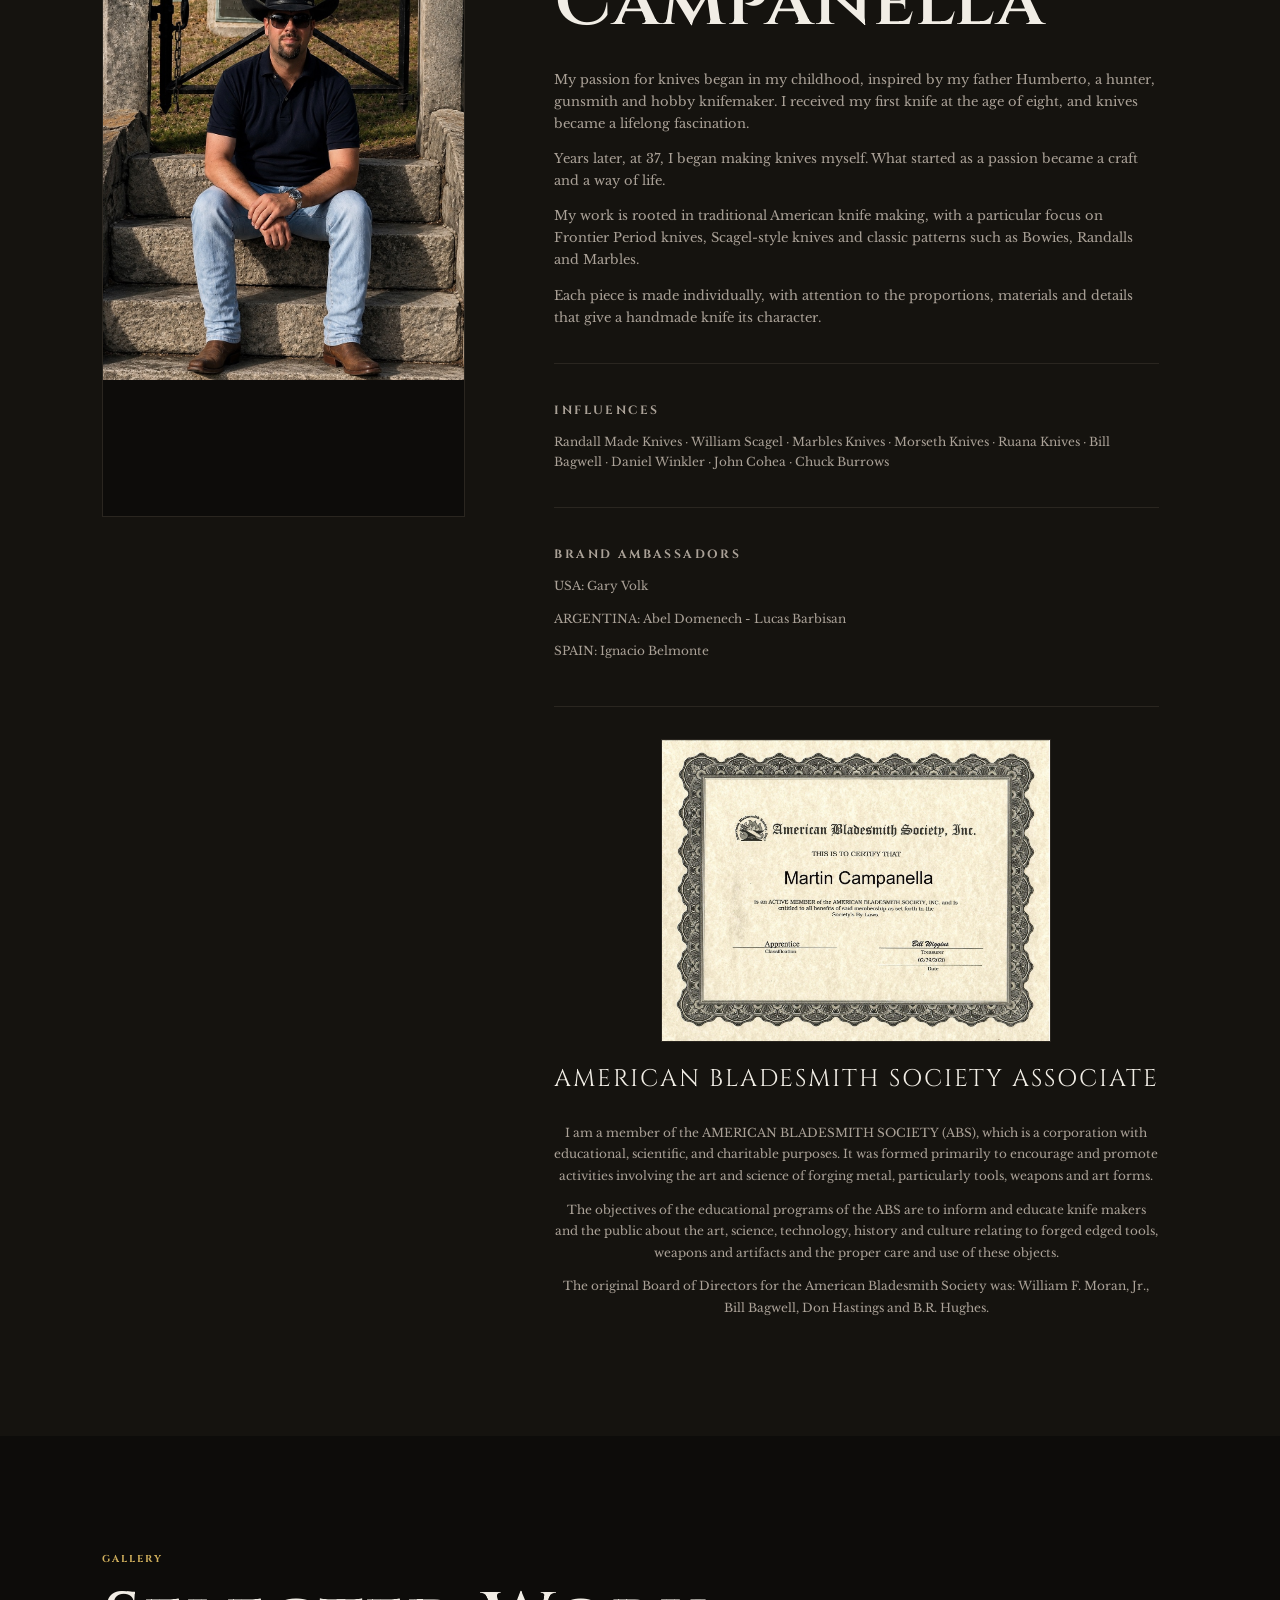
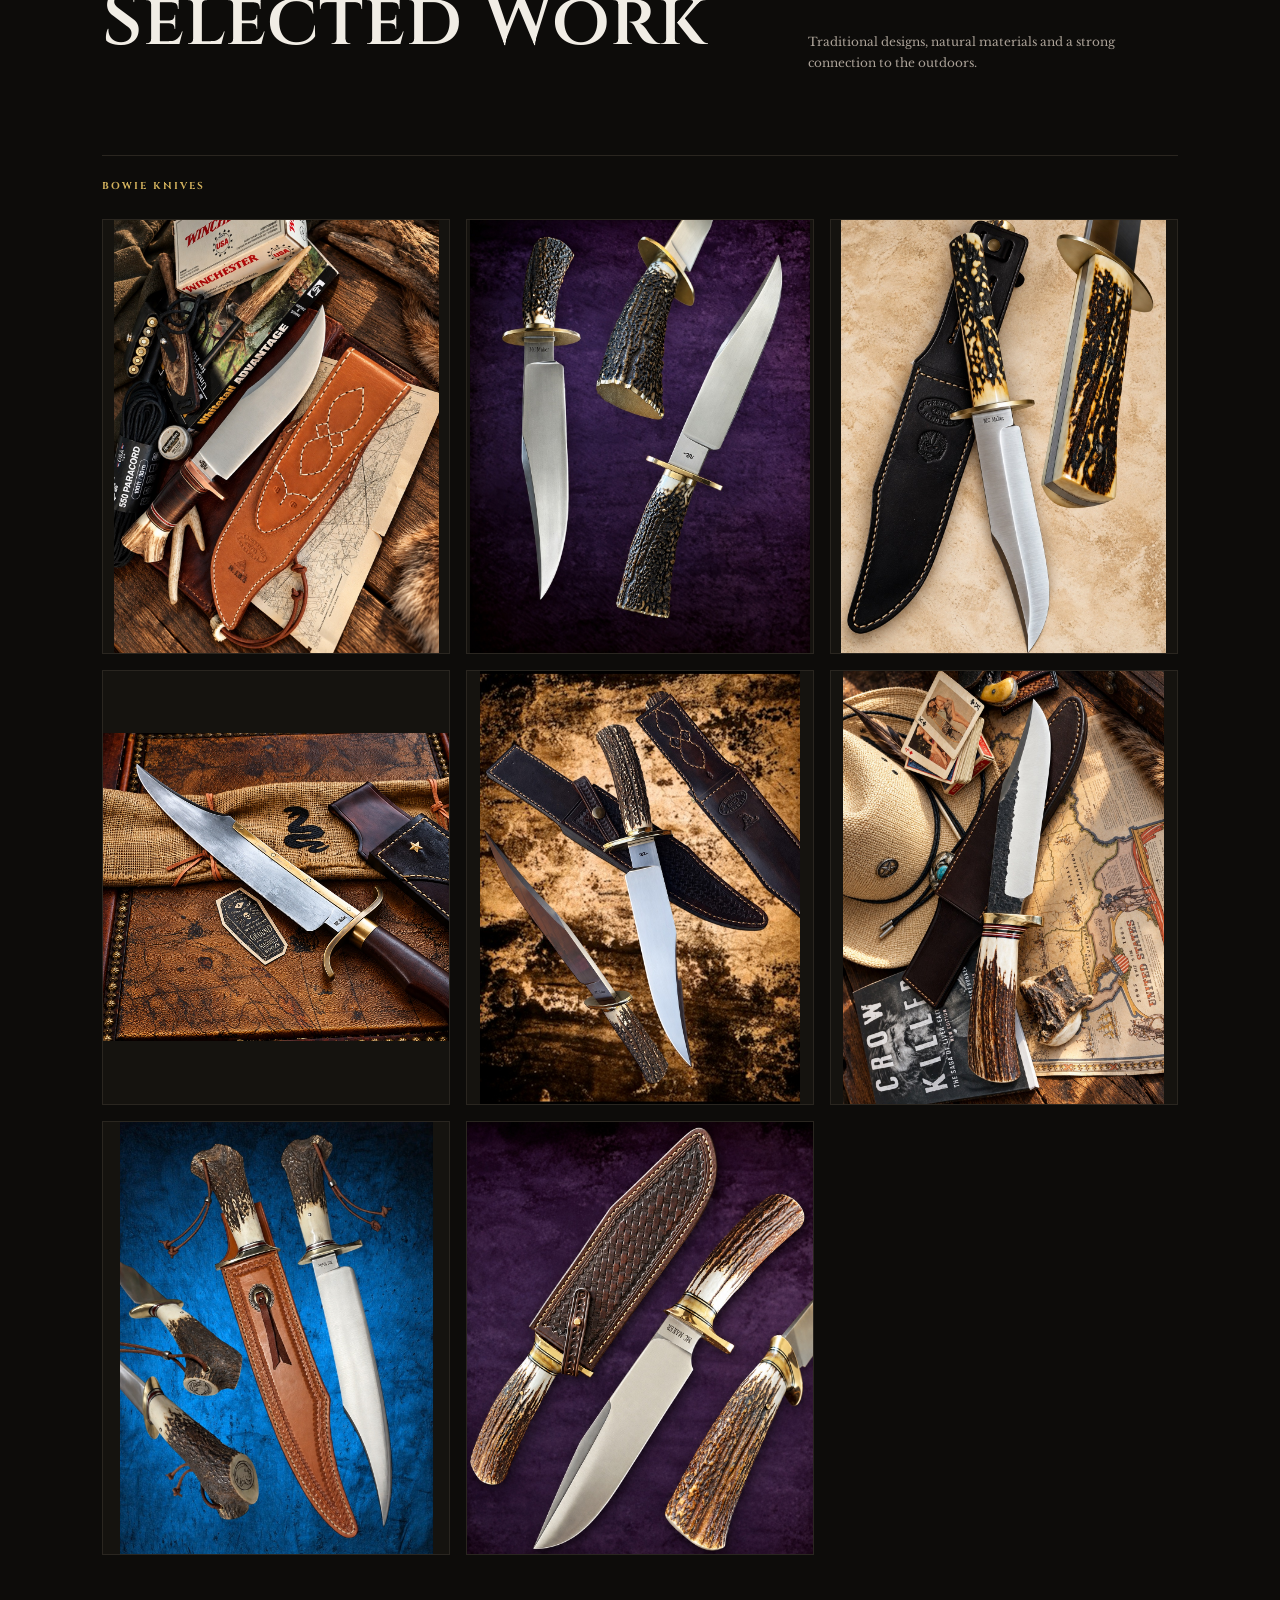
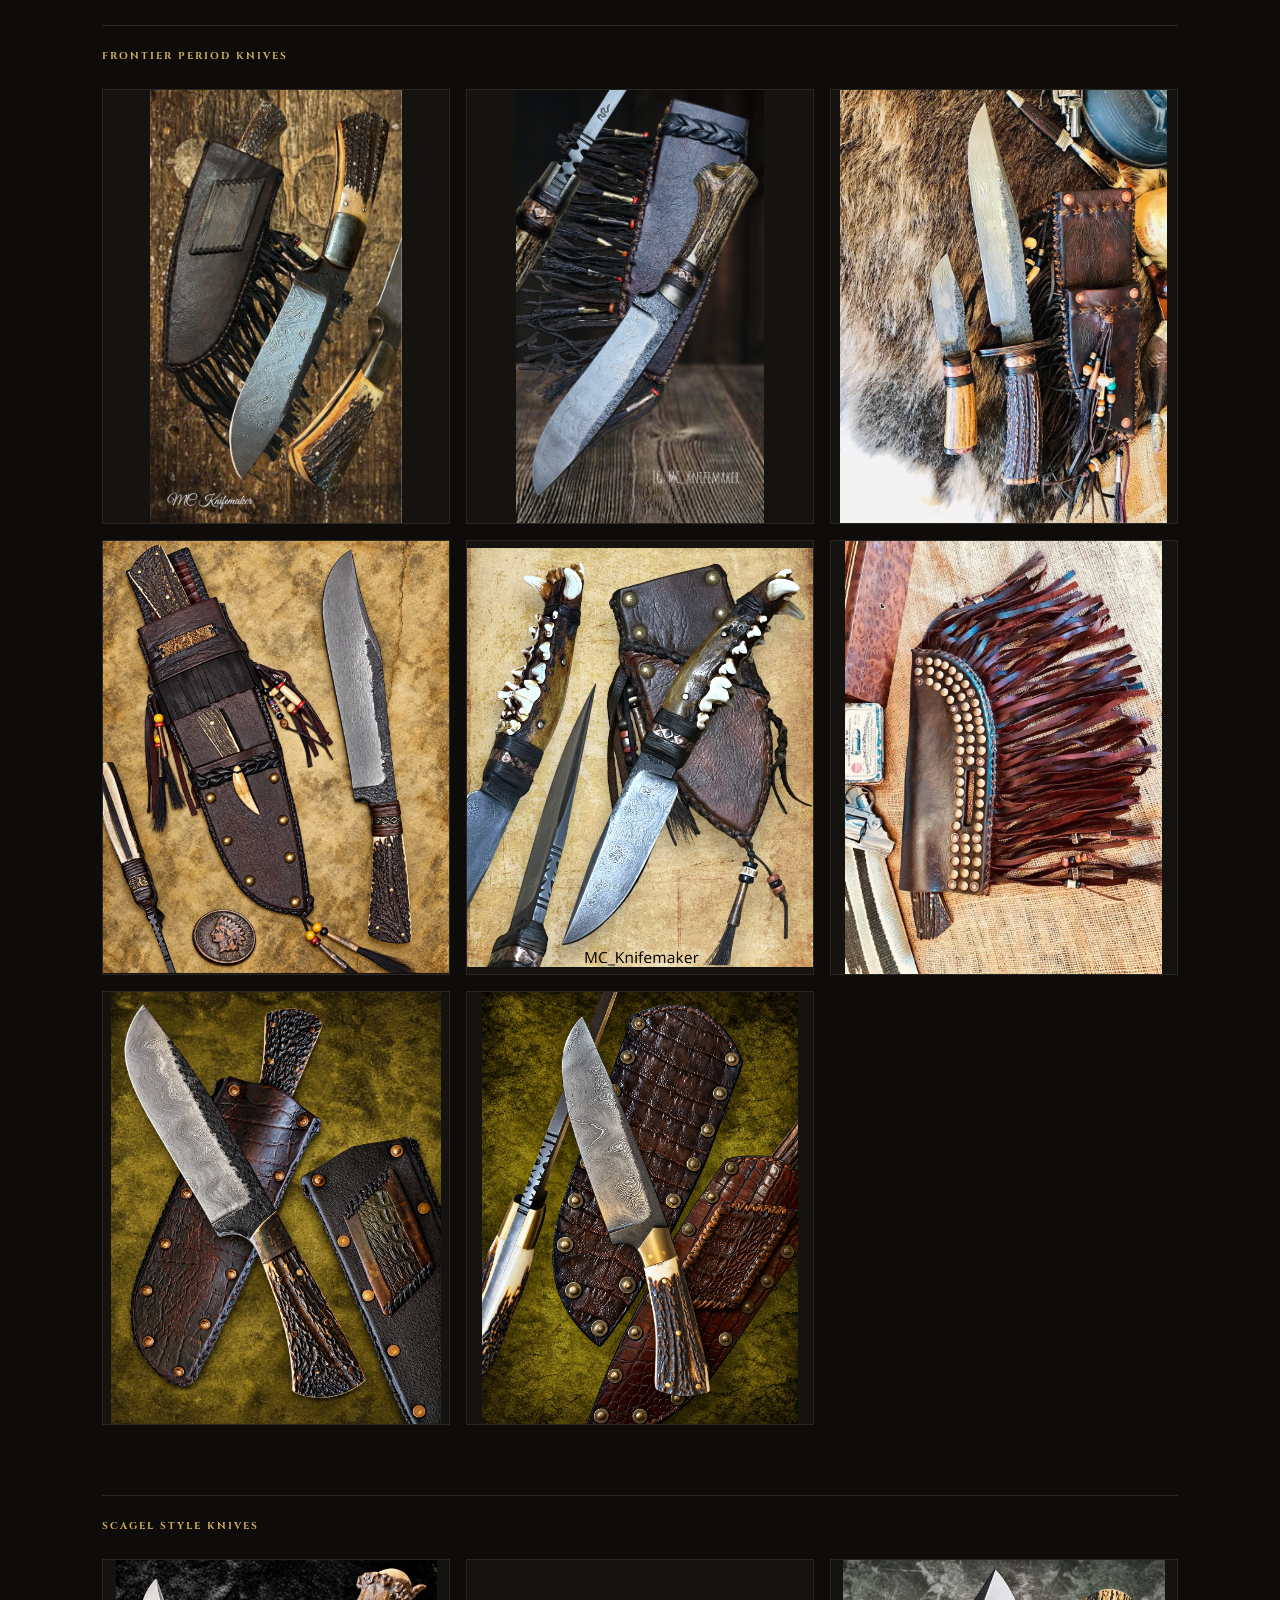
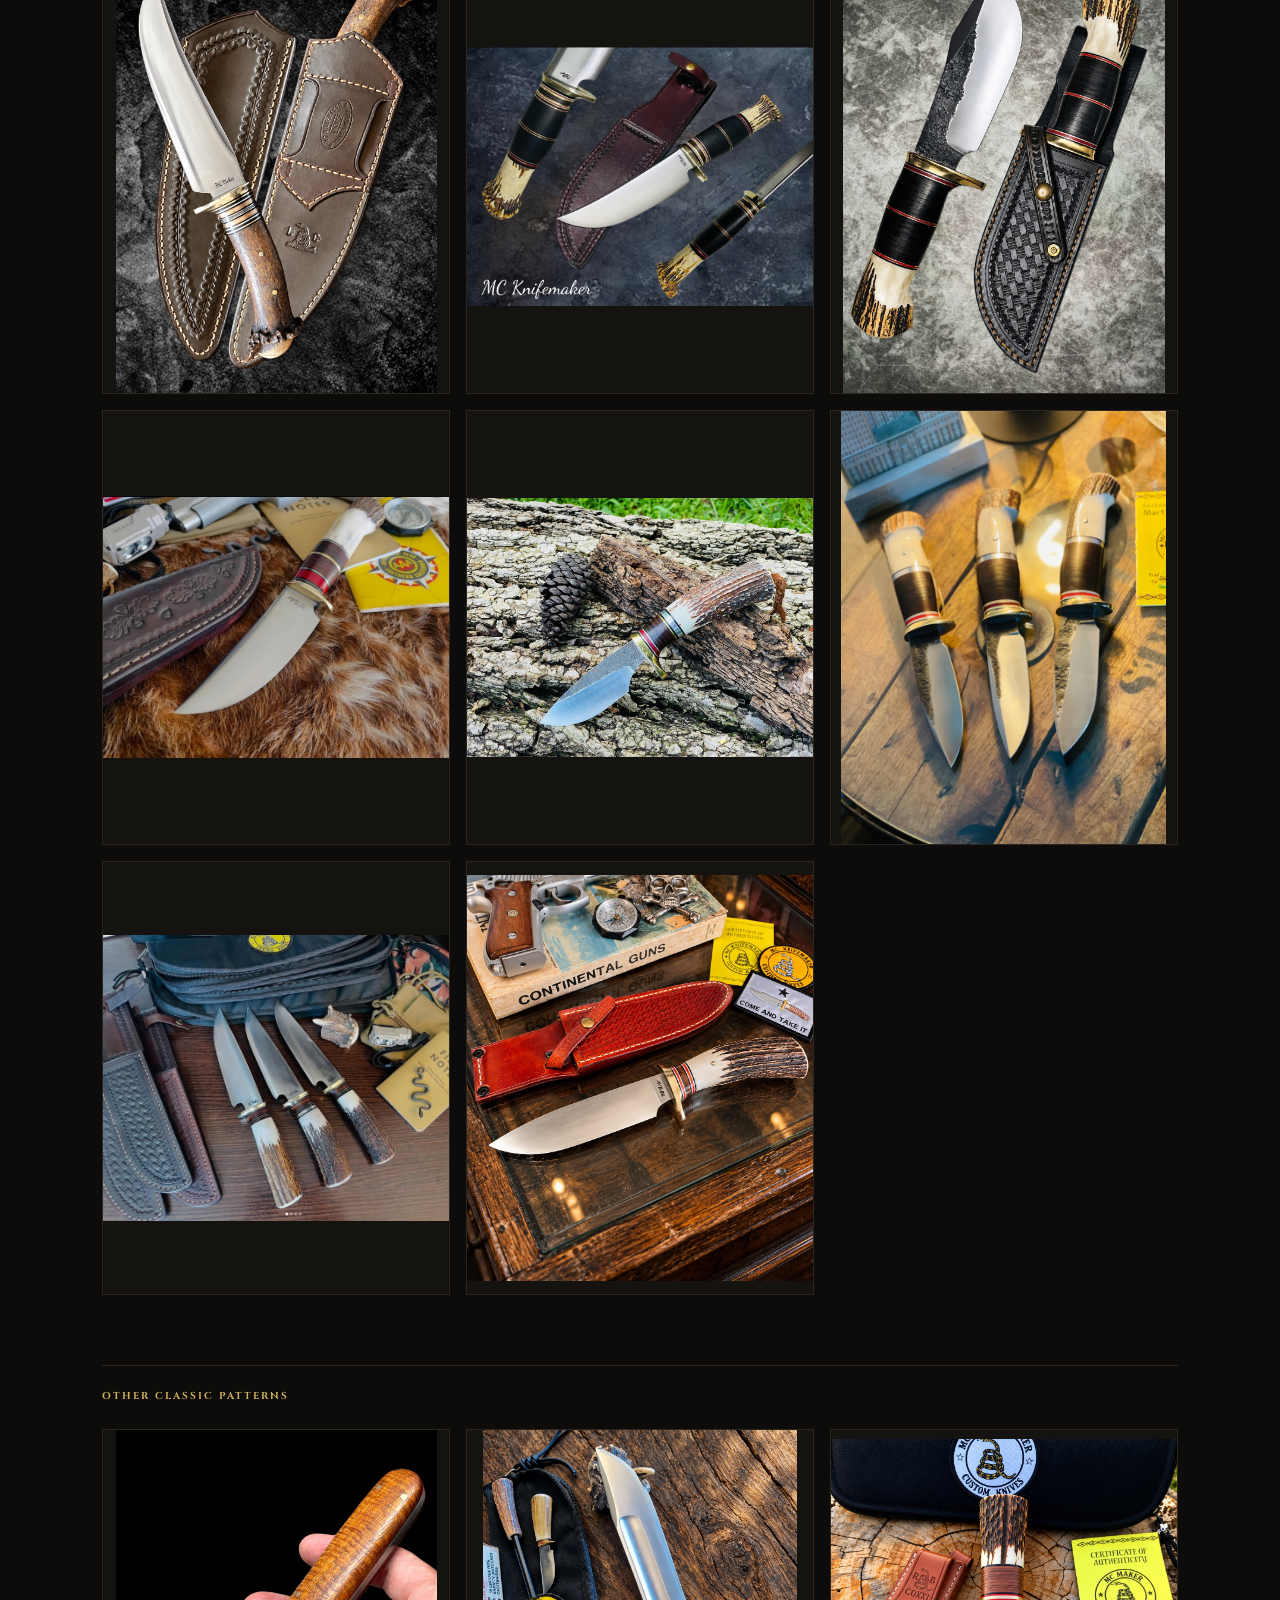
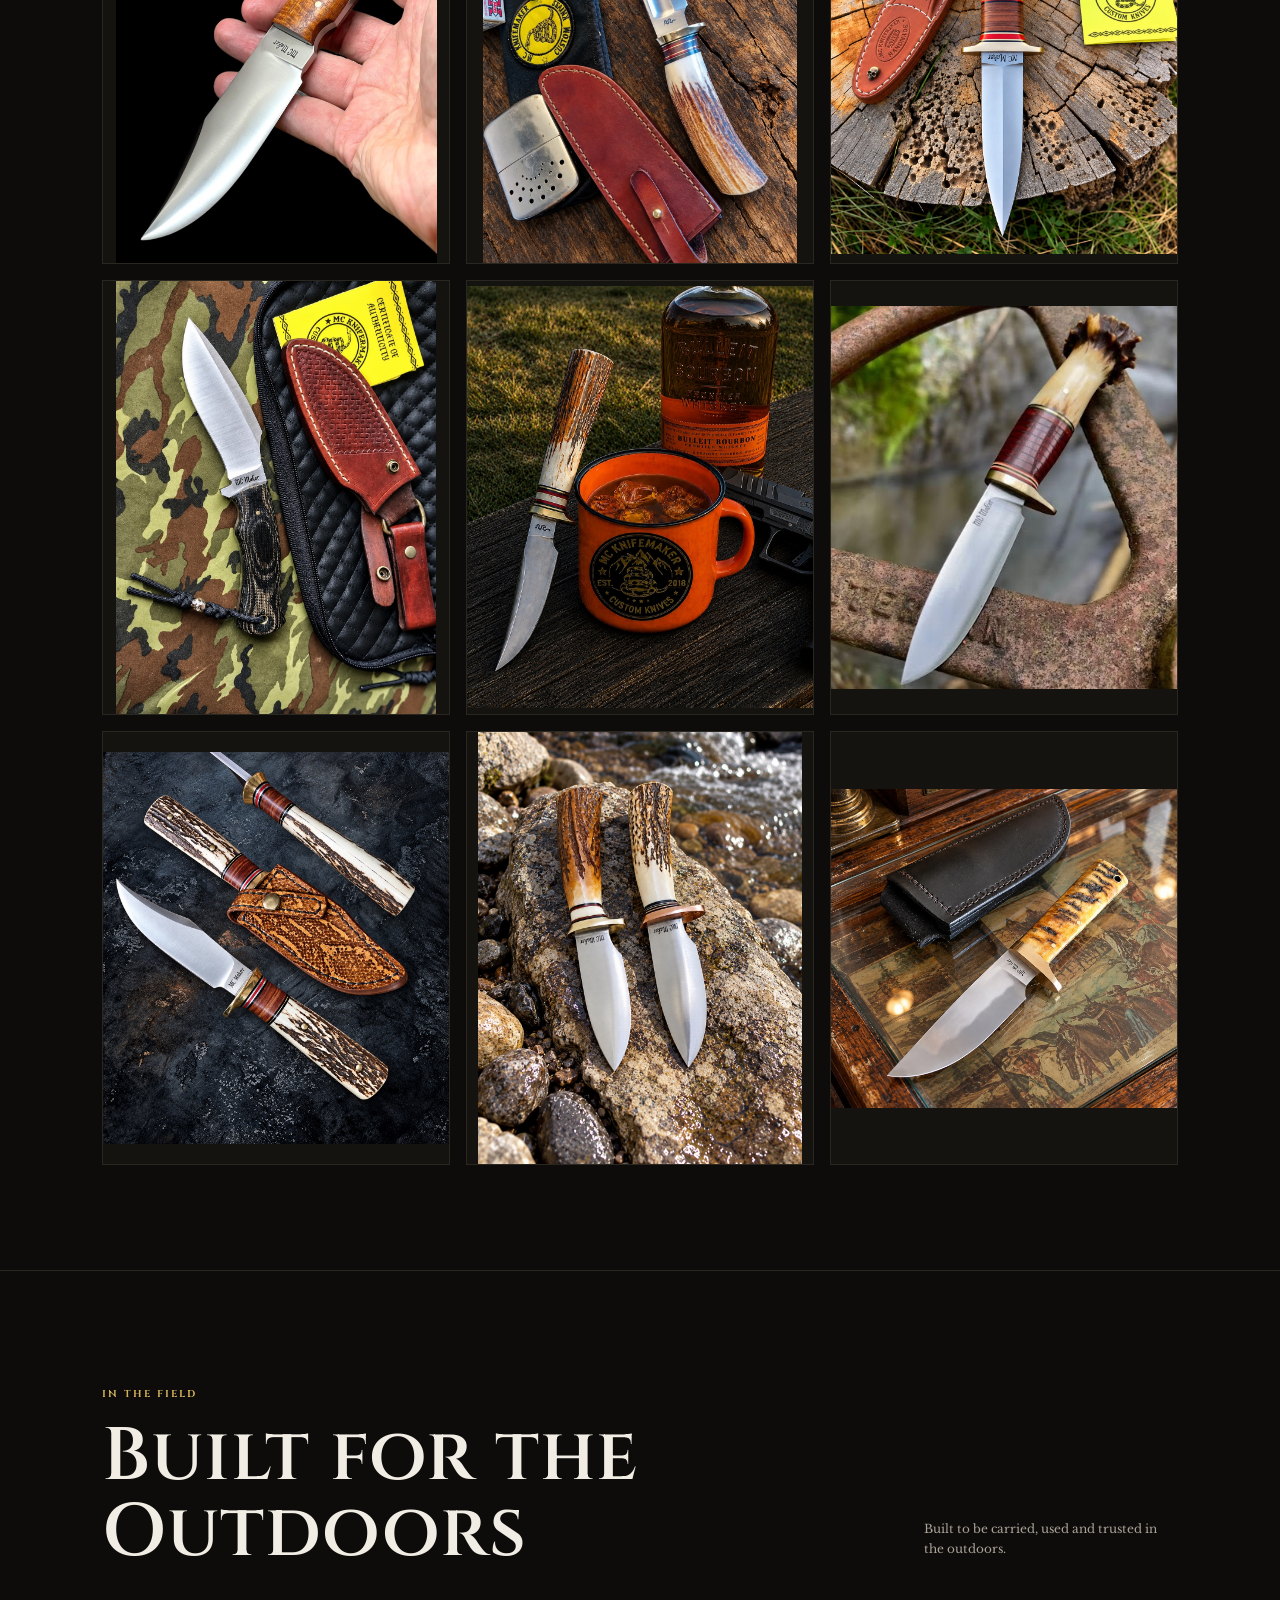
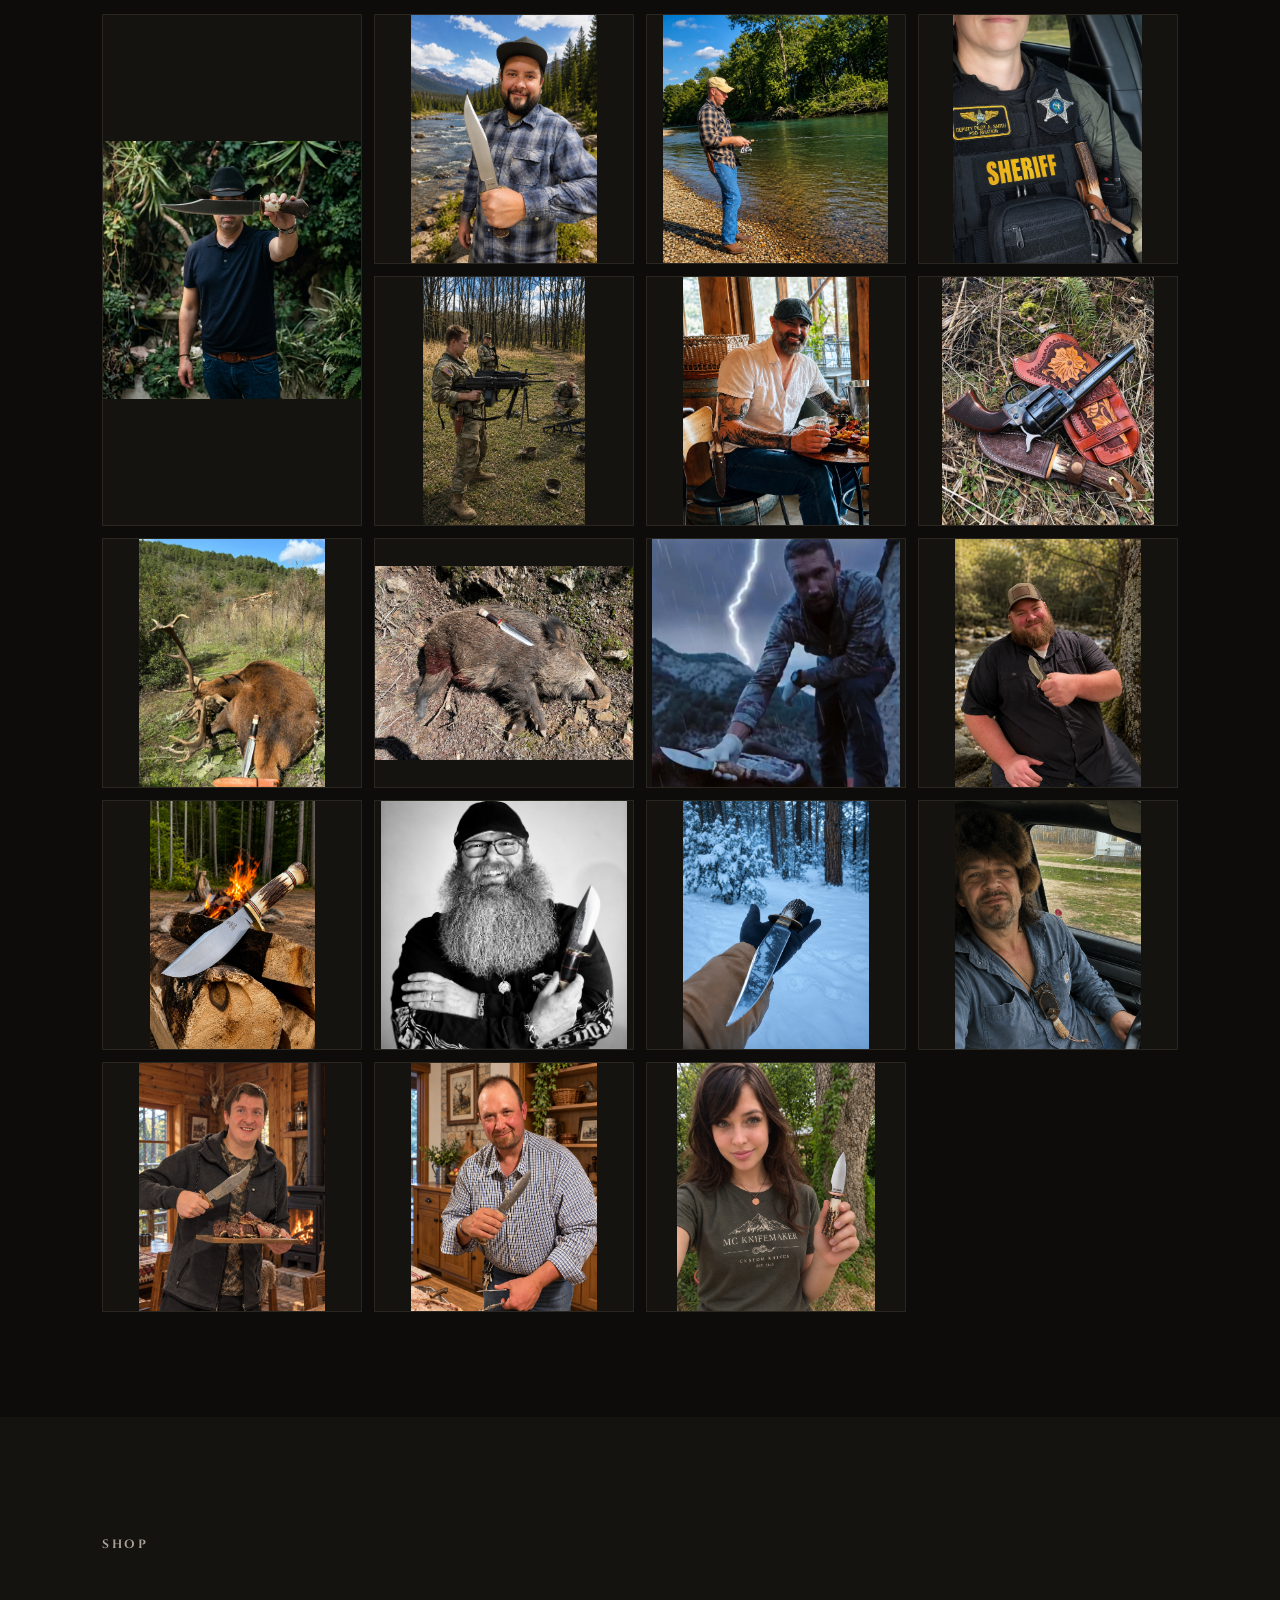
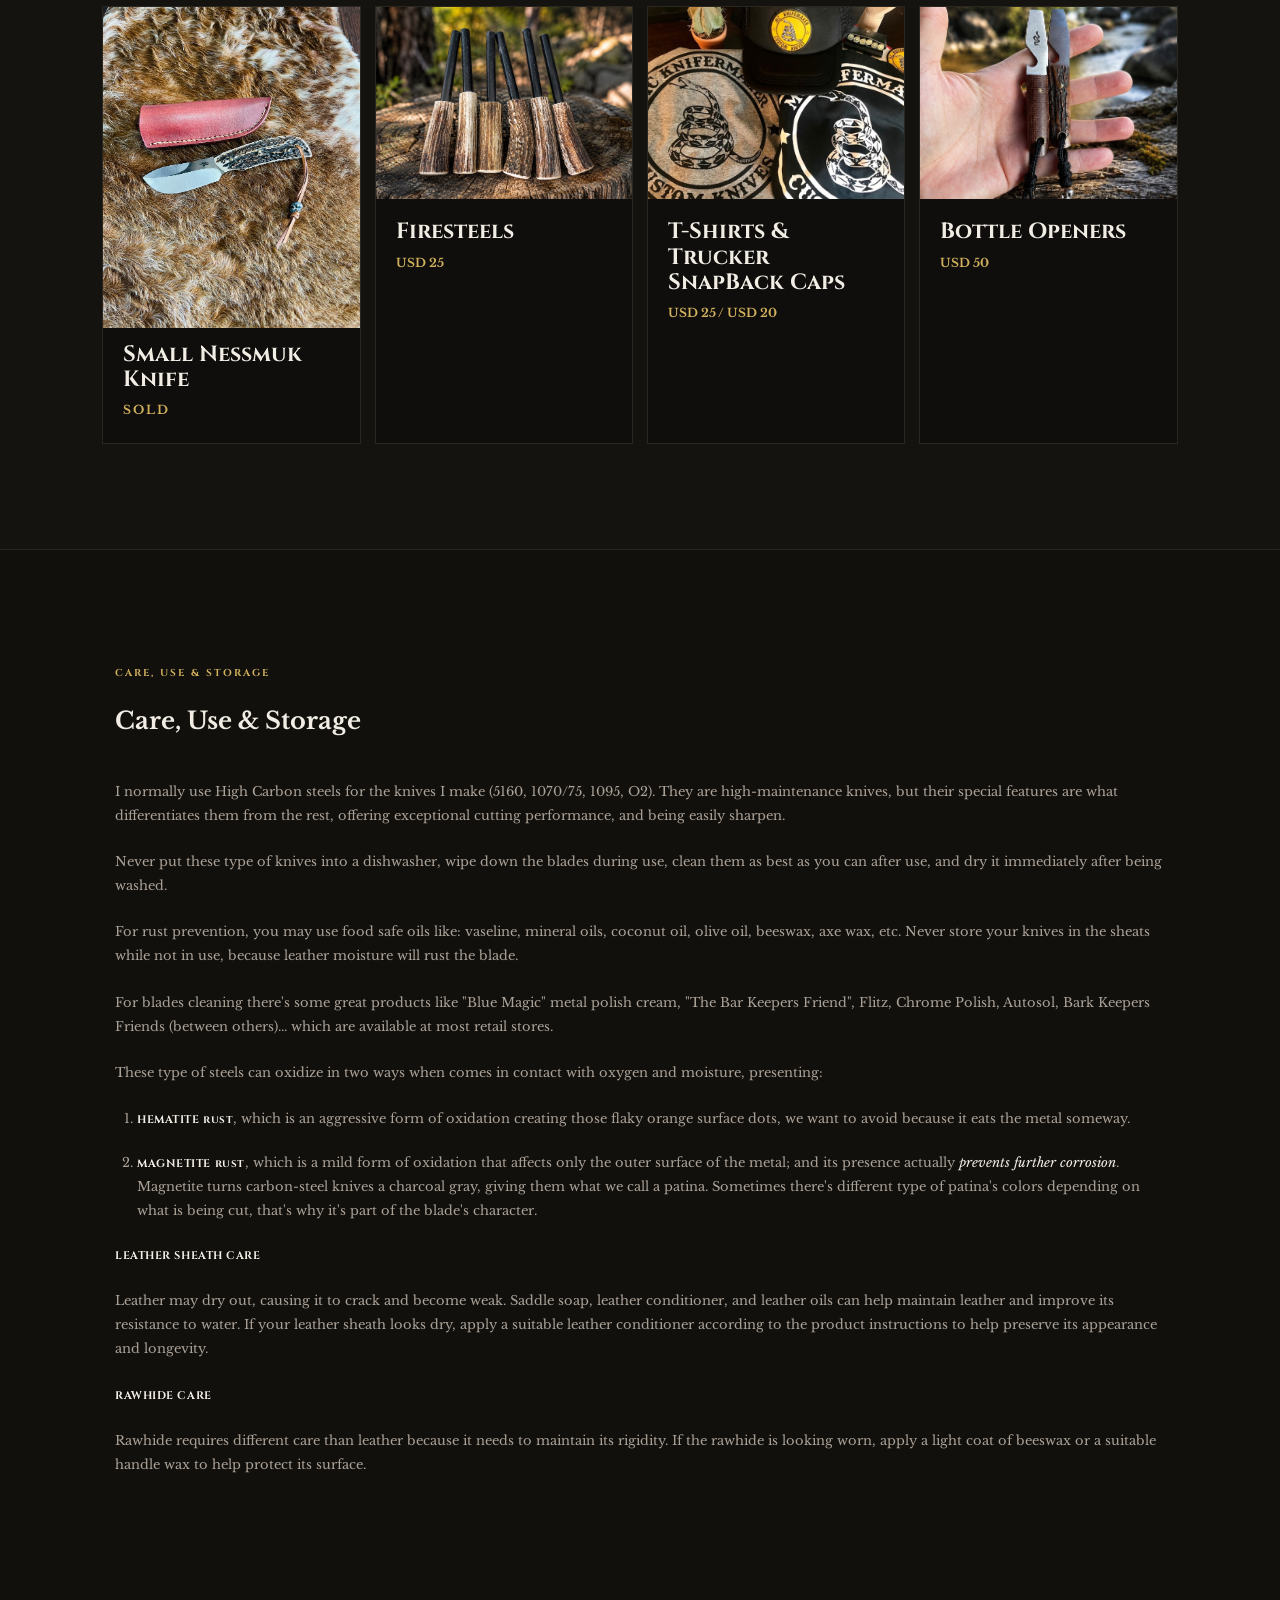
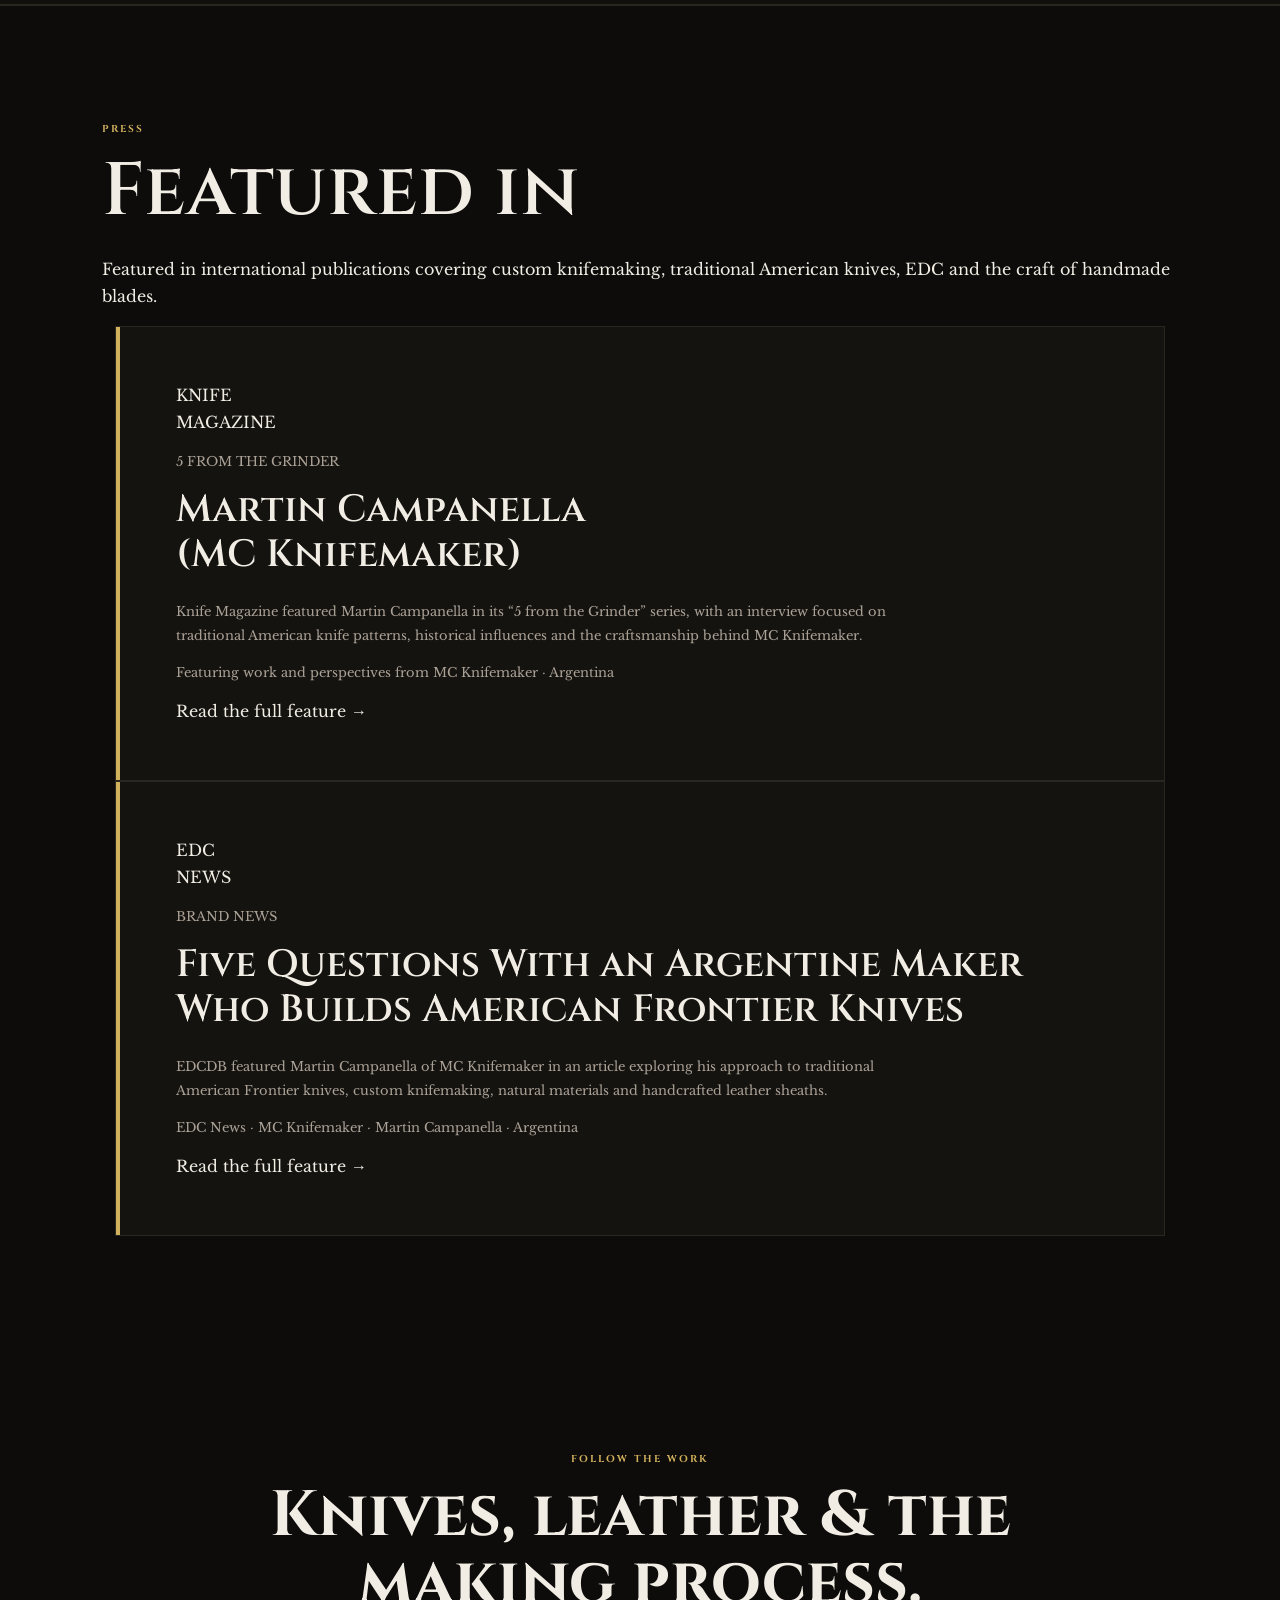
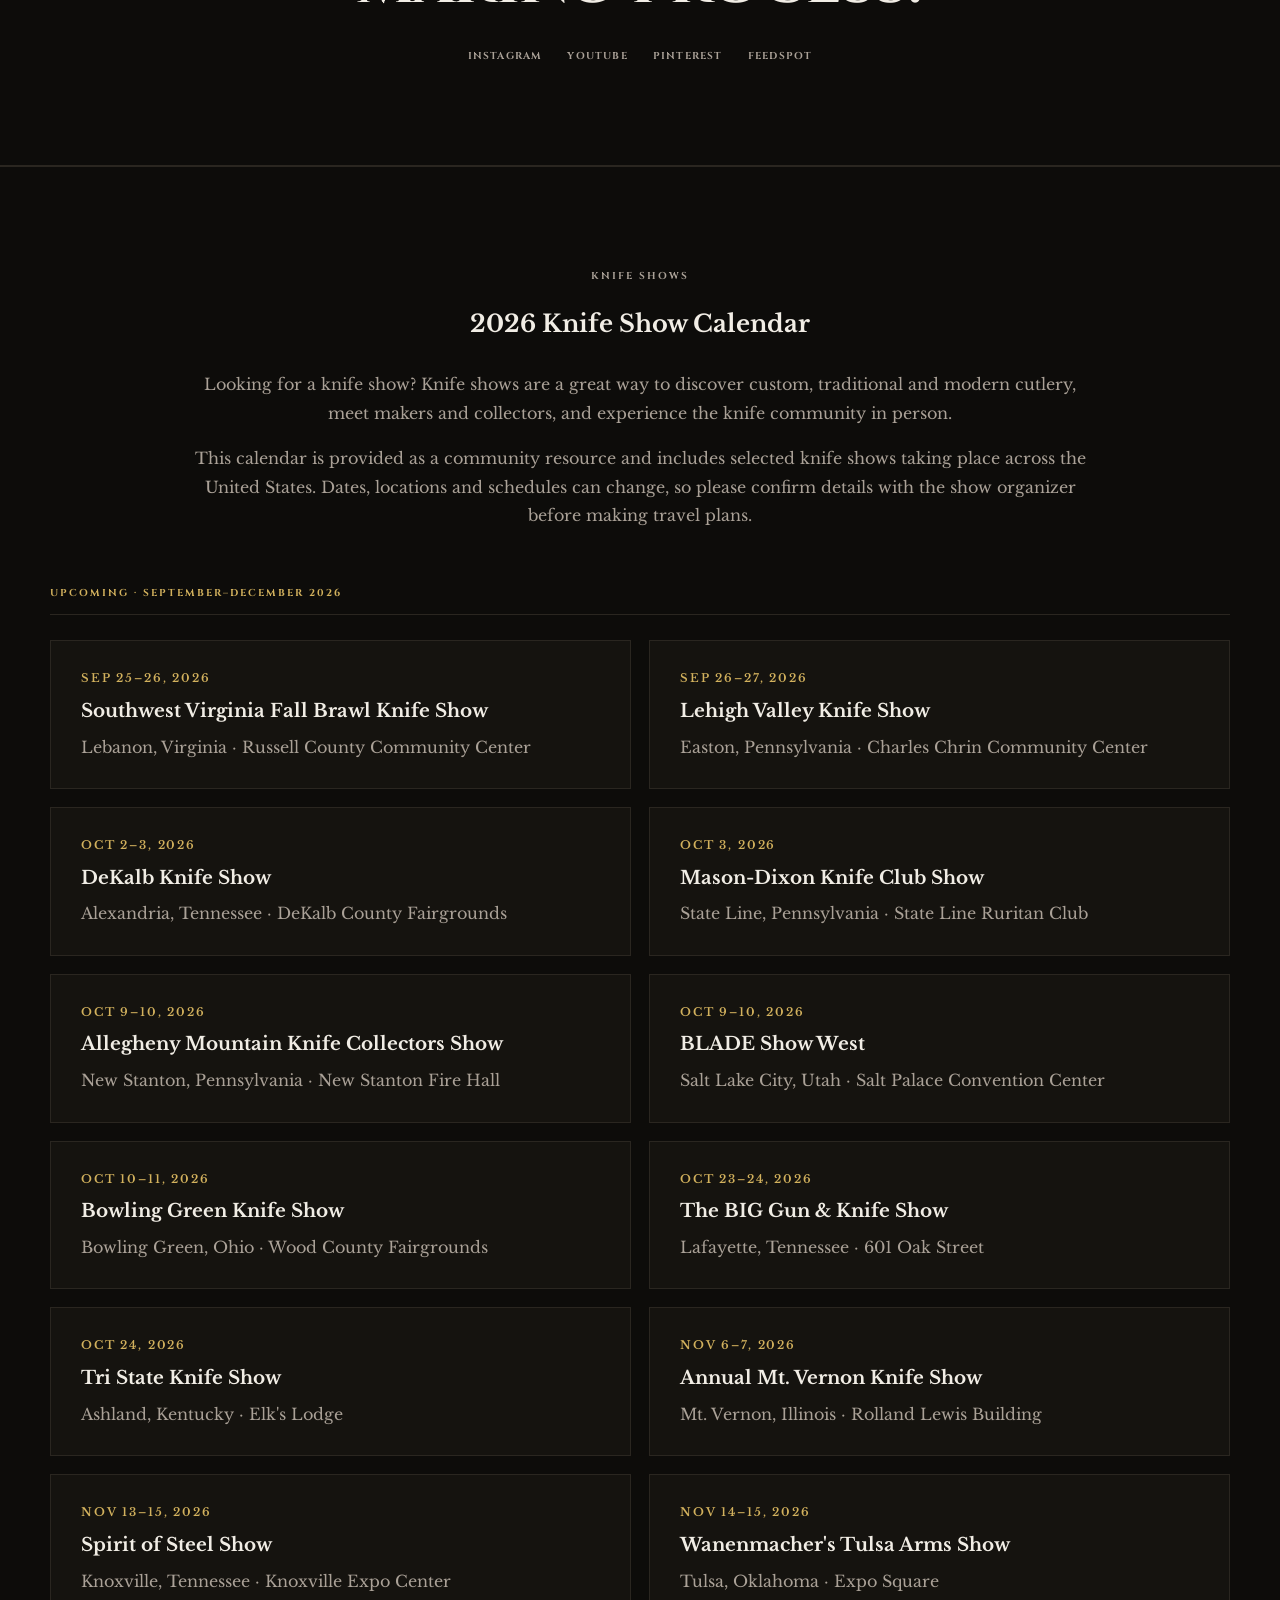
==== commit cc990ff6: "Add files via upload" ====
--- a/index.html
+++ b/index.html
@@ -270,10 +270,18 @@
     <p class="eyebrow">SHOP</p>
   </div>
   <div class="shop-grid">
-    <article class="shop-card shop-card-knives">
-      <div class="placeholder">KNIVES<br><small>Currently no knives available.</small></div>
-      <h3>Knives</h3>
-    </article>
+    
+<article class="shop-card shop-card-knives">
+  <a href="small-nessmuk.html" class="shop-knife-link">
+    <img
+      src="assets/shop/knives/small-nessmuk/nessmuk1.jpeg"
+      alt="MC Knifemaker Small Nessmuk Knife"
+    >
+    <h3>Small Nessmuk Knife</h3>
+  </a>
+  <strong class="sold-label">SOLD</strong>
+</article>
+
     <article class="shop-card">
       <img src="assets/shop-firesteels.jpg" alt="MC Knifemaker Firesteels">
       <h3>Firesteels</h3><strong>USD 25</strong>
--- a/style.css
+++ b/style.css
@@ -1225,3 +1225,31 @@
     aspect-ratio: 3 / 4;
   }
 }
+
+
+/* SHOP — SOLD KNIFE */
+
+.shop-knife-link {
+  display: block;
+  color: inherit;
+  text-decoration: none;
+}
+
+.shop-knife-link img {
+  display: block;
+  width: 100%;
+  aspect-ratio: 4 / 5;
+  object-fit: cover;
+}
+
+.shop-knife-link h3 {
+  margin-top: 14px;
+}
+
+.sold-label {
+  display: inline-block;
+  margin-top: 5px;
+  color: var(--gold);
+  font-size: 13px;
+  letter-spacing: 2px;
+}
